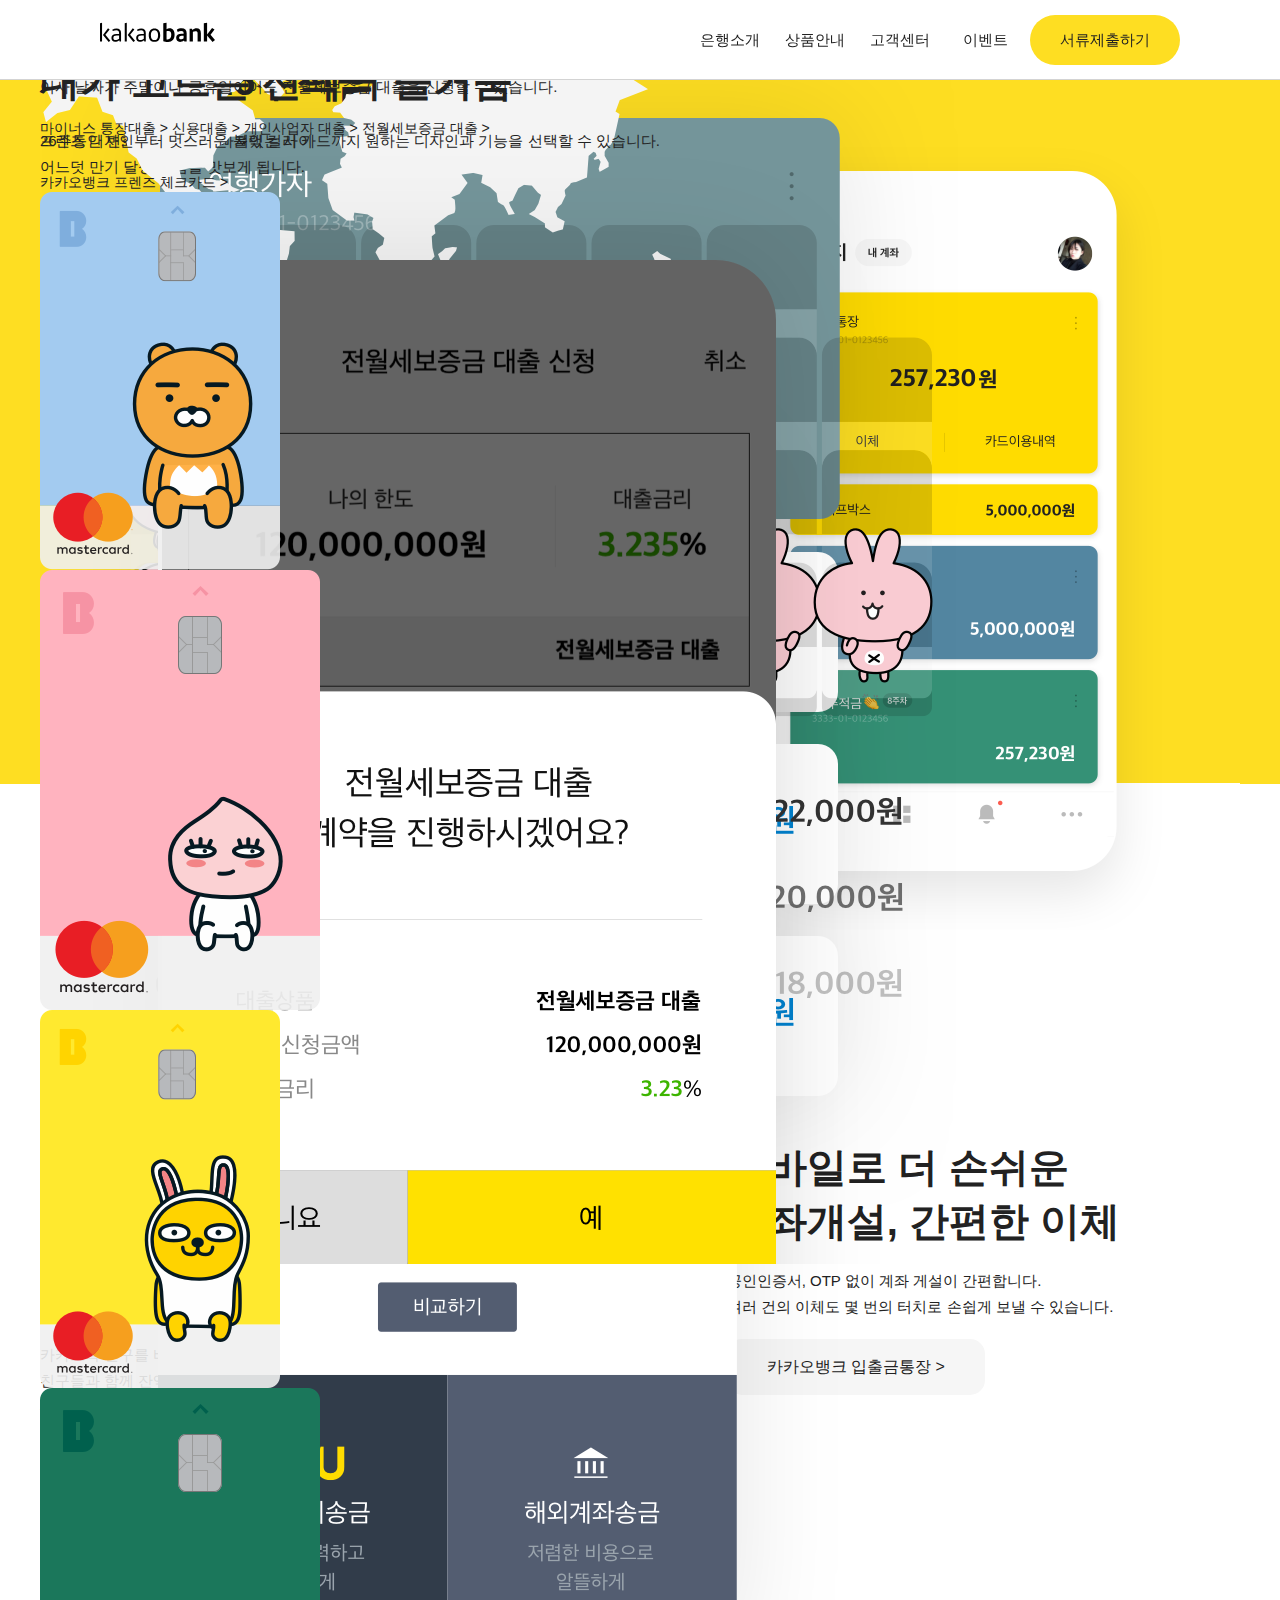
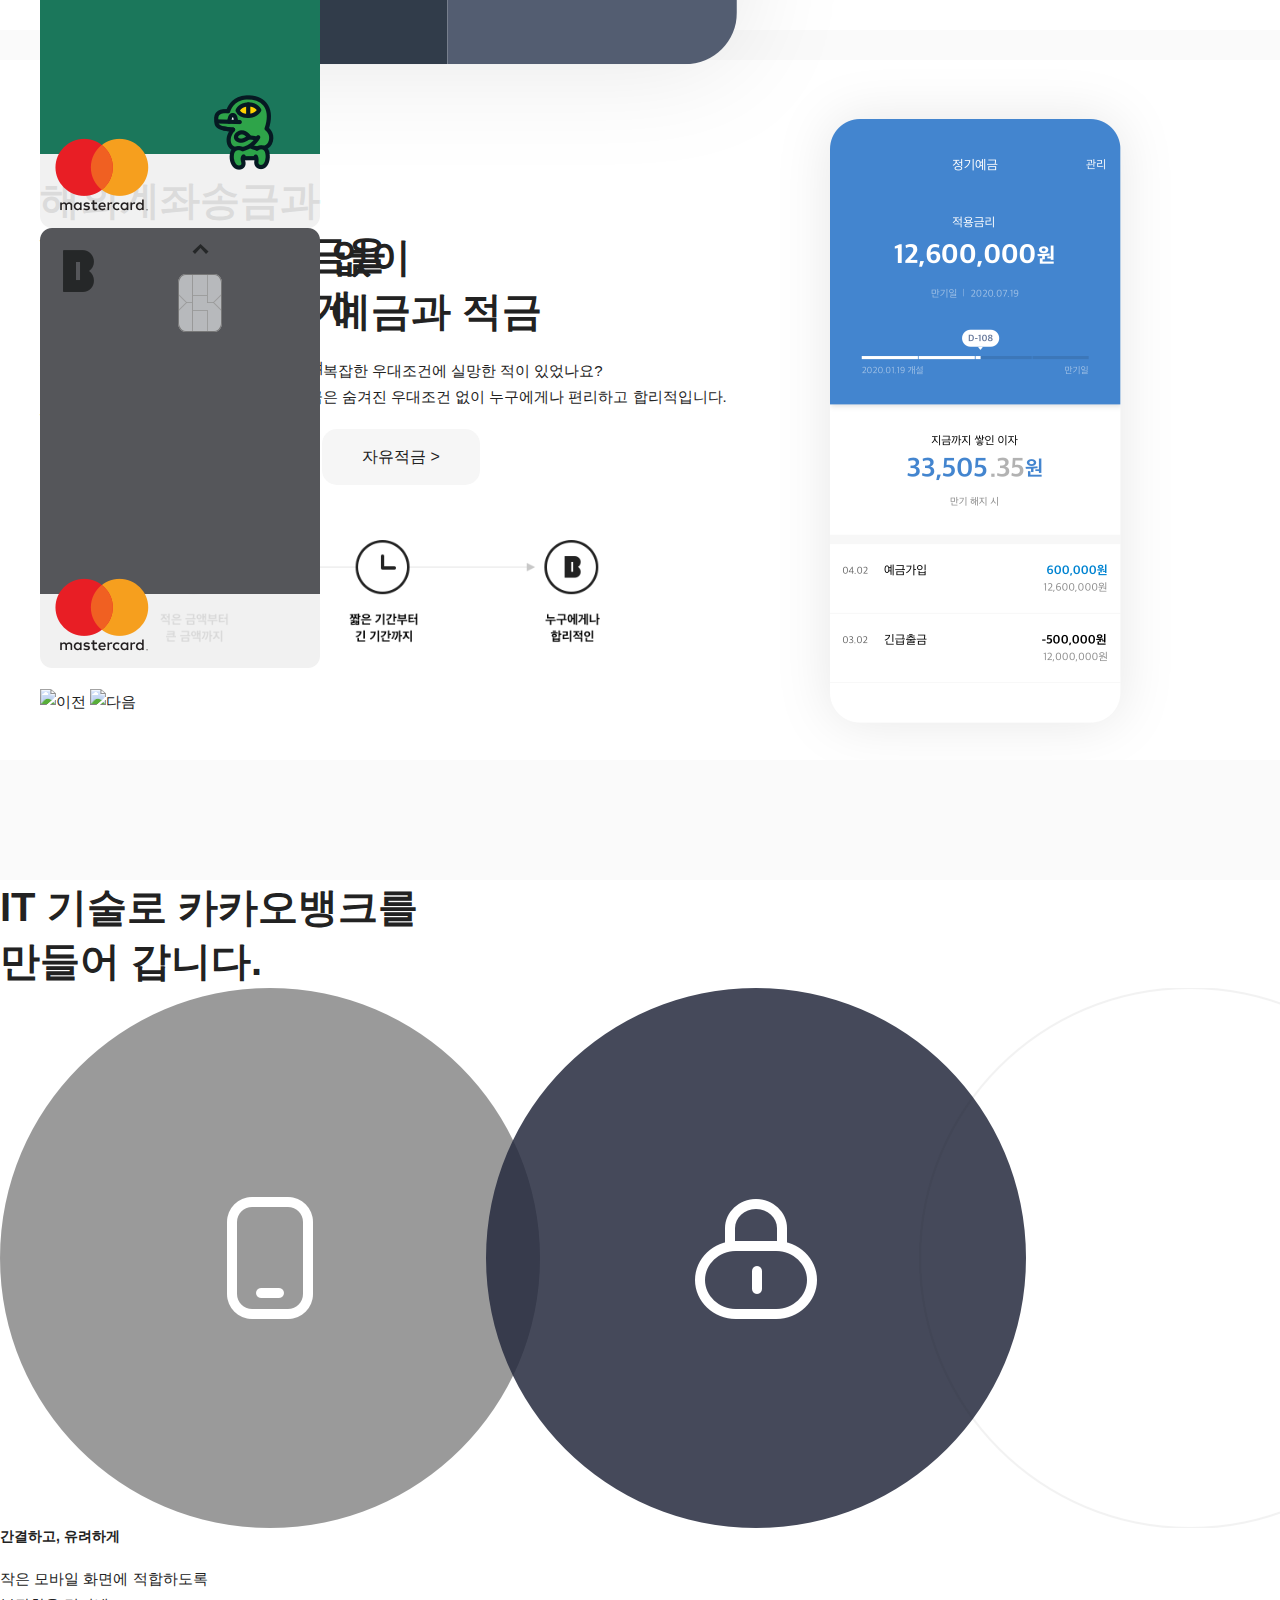
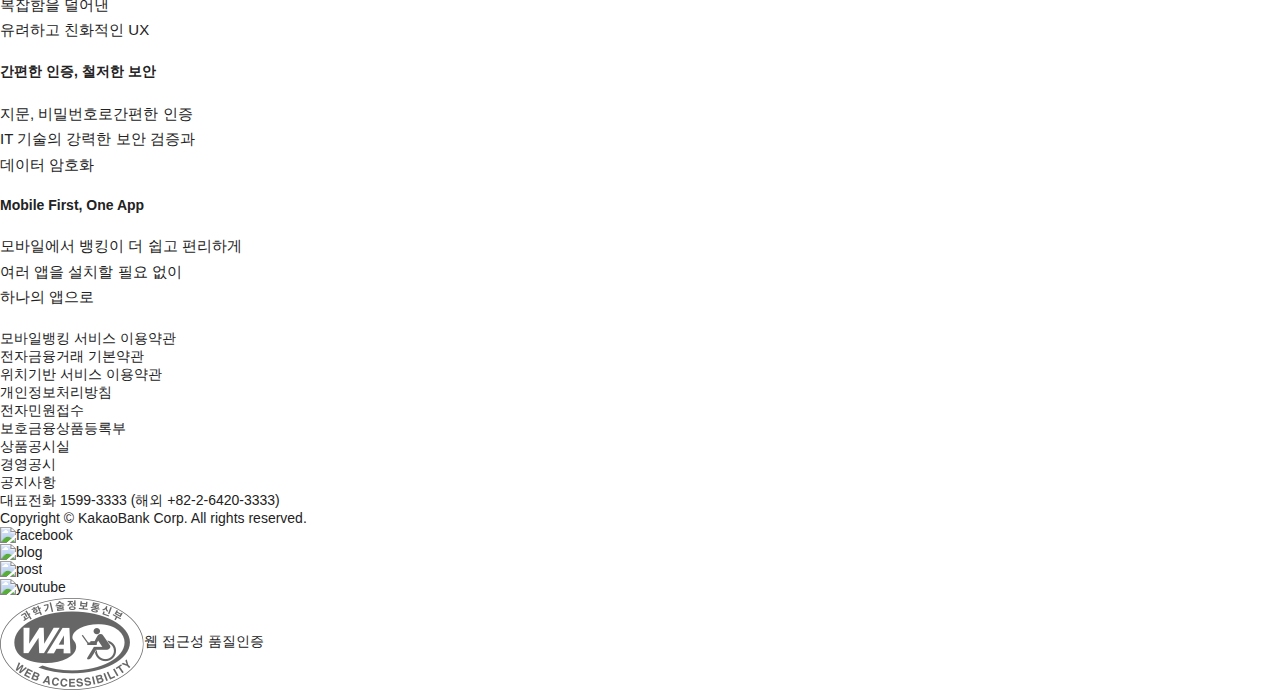
==== index.html @ b13ae883 "[Update] index.html" ====
<!DOCTYPE html>
<html lang="ko">

<head>
    <meta charset="UTF-8">
    <meta name="viewport" content="width=device-width, initial-scale=1.0">
    <title>KakaoBank Clone</title>
    <link href="img/B256.gif" rel="shortcut icon" type="image/x-icon" />
    <!-- <link href="css/style.css" rel="stylesheet" /> -->
    <!-- 반응형 웹을 위해 모바일용 css 추가 -->
    <link href="css/style.css" rel="stylesheet" media="screen and (min-width : 851px)" />
    <link href="css/style_mobile.css" rel="stylesheet" media="screen and (max-width : 850px)" />
    <link href="css/web_font.css" rel="stylesheet" />
    <script src="js/jquery-3.5.1.min.js"></script>
</head>

<body>

    <body class="main">
        <div id="wrapper">
            <a href="#main" id="skip-nav">본문 바로가기</a>

            <header id="header">
                <h1><a href="#"><img alt="카카오뱅크" src="img/logo_black.svg" /></a></h1>
                <nav id="gnb">
                    <ul>
                        <li class="table1">
                            <a href="#" class="gnb_title">은행소개</a>
                            <ul class="nav-sub sub1" >
                                <li class="nav-sub-item">
                                    <a href="#">카카오뱅크</a>
                                    <ul>
                                        <li><a href="#">브랜드</a></li>
                                        <li><a href="#">주주사 소개</a></li>
                                        <li><a href="#">오시는 길</a></li>
                                        <li><a href="#">제휴문의</a></li>
                                    </ul>
                                </li>
                                <li class="nav-sub-item">
                                    <a href="#">윤리경영</a>
                                    <ul>
                                        <li><a href="#">윤리강령</a></li>
                                        <li><a href="#">임직원행동기준</a></li>
                                    </ul>
                                </li>
                                <li class="nav-sub-item">
                                    <a href="#">투자정보</a>
                                    <ul>
                                        <li><a href="#">공시정보</a></li>
                                        <li><a href="#">재무정보</a></li>
                                    </ul>
                                </li>
                                <li class="nav-sub-item">
                                    <a href="#">인재채용 &#62;</a>
                                </li>
                                <li class="nav-sub-item">
                                    <a href="#">새소식</a>
                                    <ul>
                                        <li><a href="#">공지사항</a></li>
                                        <li><a href="#">보도자료</a></li>
                                    </ul>
                                </li>
                            </ul>
                        </li>
                        <li class="table2">
                            <a href="#" class="gnb_title">상품안내</a>
                            <ul class="nav-sub sub2">
                                <li class="nav-sub-item">
                                    <a href="#">예적금</a>
                                    <ul>
                                        <li><a href="#">입출금통장</a></li>
                                        <li><a href="#">모임통장</a></li>
                                        <li><a href="#">세이프박스</a></li>
                                        <li><a href="#">저금통</a></li>
                                        <li><a href="#">정기예금</a></li>
                                        <li><a href="#">자유적금</a></li>
                                    </ul>
                                </li>
                                <li class="nav-sub-item">
                                    <a href="#">대출</a>
                                    <ul>
                                        <li><a href="#">비상금대출</a></li>
                                        <li><a href="#">마이너스 통장대출</a></li>
                                        <li><a href="#">신용대출</a></li>
                                        <li><a href="#">개인사업자 대출</a></li>
                                        <li><a href="#">전월세보증금 대출</a></li>
                                    </ul>
                                </li>
                                <li class="nav-sub-item">
                                    <a href="#">서비스</a>
                                    <ul>
                                        <li><a href="#">내 신용정보</a></li>
                                        <li><a href="#">해외송금 보내기</a></li>
                                        <li><a href="#">해외송금 받기</a></li>
                                        <li><a href="#">프렌즈 체크카드</a></li>
                                    </ul>
                                </li>
                                <li class="nav-sub-item">
                                    <a href="#">제휴서비스</a>
                                    <ul>
                                        <li><a href="#">증권사 주식계좌</a></li>
                                        <li><a href="#">제휴 신용카드</a></li>
                                    </ul>
                                </li>
                            </ul>
                        </li>
                        <li class="table3">
                            <a href="#" class="gnb_title">고객센터</a>
                            <ul class="nav-sub sub2">
                                <li class="nav-sub-item">
                                    <a href="#">이용안내</a>
                                    <ul>
                                        <li><a href="#">자주 묻는 질문</a></li>
                                        <li><a href="#">이용시간 안내</a></li>
                                        <li><a href="#">ATM 이용안내</a></li>
                                        <li><a href="#">금리안내</a></li>
                                        <li><a href="#">수수료안내</a></li>
                                        <li><a href="#">상담안내</a></li>
                                    </ul>
                                </li>
                                <li class="nav-sub-item">
                                    <a href="#">상담하기</a>
                                    <ul>
                                        <li><a href="#">고객의 소리</a></li>
                                        <li><a href="#">1:1 문의</a></li>
                                    </ul>
                                </li>
                                <li class="nav-sub-item">
                                    <a href="#">소비자보호</a>
                                    <ul>
                                        <li><a href="#">소비자보호체계</a></li>
                                        <li><a href="#">소비자보호 우수사례</a></li>
                                        <li><a href="#">전자민원</a></li>
                                        <li><a href="#">민원현황공시</a></li>
                                        <li><a href="#">민원사무편람</a></li>
                                        <li><a href="#">금융정보</a></li>
                                        <li><a href="#">금융사기 관련공시</a></li>
                                        <li><a href="#">보안취약점 신고 안내</a></li>
                                    </ul>
                                </li>
                                <li class="nav-sub-item">
                                    <a href="#">증명서</a>
                                    <ul>
                                        <li><a href="#">나의 증명서 발급내역</a></li>
                                        <li><a href="#">증명서 진위 확인</a></li>
                                    </ul>
                                </li>
                                <li class="nav-sub-item">
                                    <a href="#">약관 &#183; 서식</a>
                                    <ul>
                                        <li><a href="#">약관</a></li>
                                        <li><a href="#">서식</a></li>
                                        <li><a href="#">상품설명서</a></li>
                                        <li><a href="#">상품공시</a></li>
                                    </ul>
                                </li>
                            </ul>
                        </li>
                        <li>
                            <a href="#" class="gnb_title">이벤트</a>
                        </li>
                        <li>
                            <a href="#" class="gnb_button">서류제출하기</a>
                        </li>
                    </ul>
                </nav>
            </header>

            <main id="main">
                <section id="main-appstore">
                    <!-- 이미지는 backgroun로 넣기 -->
                    <div class="bg_line"></div> <!-- 배경을 위한 div -->
                    <div class="content_box">
                        <div class="content">
                            <h3>같지만 다른 은행<br />카카오뱅크</h3>
                            <p>일상에서 더 쉽게, 더 자주 만나는 은행<br />카카오뱅크가 한번 더 편리해졌습니다.</p>
                            <a href="#"><img alt="" src="img/Google_Play.png" />Google Play</a>
                            <a href="#"><img alt="" src="img/App_Store.png" />App Store</a>
                        </div>
                    </div>
                </section>
                <section id="main-withdrawal">
                    <div class="content_box">
                        <img alt="" src="img/main-withdrawal.png" />
                        <div class="content">
                            <h3>모바일로 더 손쉬운<br />계좌개설, 간편한 이체</h3>
                            <p>
                                공인인증서, OTP 없이 계좌 게설이 간편합니다.<br />
                                여러 건의 이체도 몇 번의 터치로 손쉽게 보낼 수 있습니다.
                            </p>
                            <a href="#">카카오뱅크 입출금통장 &#62;</a>
                        </div>
                    </div>
                </section>
                <div class="section_line"></div>
                <section id="main-savings">
                    <div class="content_box">
                        <div class="content">
                        <h3>우대조건 없이<br />합리적이 예금과 적금</h3>
                        <p>
                            기대했던 금리와 다르게 복잡한 우대조건에 실망한 적이 있었나요?<br />
                            카카오뱅크의 예금, 적금은 숨겨진 우대조건 없이 누구에게나 편리하고 합리적입니다.
                        </p>
                        <a href="#">정기예금 &#62;</a>
                        <a href="#">자유적금 &#62;</a>
                    </div>
                    <img alt="" src="img/main-savings-money.png" class="savings_money"/>
                    <img alt="" src="img/main-savings.png" class="savings" />
                </section>
                <div class="section_line"></div>
                <section id="main-moim">
                    <div class="content_box">
                        <img alt="" src="img/main-moim.png" />
                        <div class="content">
                            <h3>함께 쓰고 같이 보이는<br />모임통장</h3>
                            <p>
                                카카오톡 친구를 바로 모임통장으로 초대하고<br />
                                친구들과 함께 잔액과 입출금 현황을 확인할 수 있습니다.<br />
                                재미있는 메시지 카드로 회비 입금 요청도 해보세요.
                            </p>
                            <a href="#">모임통장 &#62;</a>
                        </div>
                    </div>
                </section>
                <div class="section_line"></div>
                <section id="main-26weeks">
                    <div class="content_box">
                        <div class="content">
                            <h3>함께 도전해서<br />재미있는 26주적금</h3>
                            <p>
                                26주동안 변화하는 재미에 빠져있는 사이<br />
                                어느덧 만기 달성 경험을 맛보게 됩니다.
                            </p>
                            <a href="#">26주적금 &#62;</a>
                        </div>
                        <img alt="" src="img/main-26weeks.png" />
                    </div>
                </section>
                <div class="section_line"></div>
                <section id="main-foreignRemittance">
                    <div class="content_box">
                        <img alt="" src="img/home_map.png" class="map" />
                        <img alt="" src="img/main-foreignRemittance.png" class="main-foreignRemittance" />
                        <div class="content">
                            <h3>해외계좌송금과<br />WU빠른해외송금을<br />더 쉽고, 저렴하게</h3>
                            <p>
                                해외계좌송금이 가능한 22개국을 포함하여<br />
                                전세계 200여개국으로<br />WU빠른해외송금이 가능합니다.
                            </p>
                            <a href="#">해외송금 &#62;</a>
                        </div>
                    </div>
                </section>
                <div class="section_line"></div>
                <section id="main-loan">
                    <!-- background가 어떻게 변하는지에 대해서는 질문해보기! -->
                    <div class="content_box">
                        <div class="content">
                            <h3>복잡한 서류 제출을 간편하게, 내가 원하는 시간에</h3>
                            <p>이사 날짜가 주말이나 공휴일이어도 전월세보증금 대출을 신청할 수 있습니다.</p>
                            <a href="#">마이너스 통장대출 &#62;</a>
                            <a href="#">신용대출 &#62;</a>
                            <a href="#">개인사업자 대출 &#62;</a>
                            <a href="#">전월세보증금 대출 &#62;</a>
                        </div>
                        <img alt="" src="img/main-loan.png" />
                    </div>
                </section>
                <section id="main-card">
                    <div class="content_box">
                        <div class="content">
                            <h3>프렌즈 체크카드,<br />내가 고르는 선택의 즐거움</h3>
                            <p>프렌즈 디자인부터 멋스러운 블랙 컬러 카드까지 원하는 디자인과 기능을 선택할 수 있습니다.</p>
                            <a href="#">카카오뱅크 프렌즈 체크카드 &#62;</a>
                        </div>
                        <ul class="slide">
                            <li><img alt="라이언카드" src="img/card-1.png" /></li>
                            <li><img alt="어피치카드" src="img/card-2.png" /></li>
                            <li><img alt="무지카드" src="img/card-3.png" /></li>
                            <li><img alt="콘카드" src="img/card-4.png"/></li>
                            <li><img alt="블랙카드" src="img/card-5.png" /></li>
                        </ul>
                        <p class="control">
                            <a href="#main-card .control" class="prev"><img alt="이전" src="img/img-left.png" /></a>
                            <a href="#main-card .control" class="next"><img alt="다음" src="img/img-right.png" /></a>
                        </p>
                    </div>
                </section>
                <section id="main-it">
                    <h3>IT 기술로 카카오뱅크를<br />만들어 갑니다.</h3>
                    <img alt ="" src="img/home_it.png" />
                    <ul>
                        <li>
                            <strong>간결하고, 유려하게</strong>
                            <p>
                                작은 모바일 화면에 적합하도록<br />
                                복잡함을 덜어낸<br />유려하고 친화적인 UX
                            </p>
                        </li>
                        <li>
                            <strong>간편한 인증, 철저한 보안</strong>
                            <p>
                                지문, 비밀번호로간편한 인증<br />
                                IT 기술의 강력한 보안 검증과<br />데이터 암호화
                            </p>
                        </li>
                        <li>
                            <strong>Mobile First, One App</strong>
                            <p>
                                모바일에서 뱅킹이 더 쉽고 편리하게<br />
                                여러 앱을 설치할 필요 없이<br />하나의 앱으로
                            </p>
                        </li>
                    </ul>
                </section>
            </main>
            
            <footer id="footer">
                <ul class="content">
                    <li><a href="#">모바일뱅킹 서비스 이용약관</a></li>
                    <li><a href="#">전자금융거래 기본약관</a></li>
                    <li><a href="#" class="bold">위치기반 서비스 이용약관</a></li>
                    <li><a href="#" class="bold">개인정보처리방침</a></li>
                    <li><a href="#" class="bold">전자민원접수</a></li>
                    <li><a href="#">보호금융상품등록부</a></li>
                    <li><a href="#">상품공시실</a></li>
                    <li><a href="#">경영공시</a></li>
                    <li><a href="#">공지사항</a></li>
                </ul>
                <p class="contact"><em>대표전화 1599-3333</em> (해외 +82-2-6420-3333)</p>
                <p class="copyright">Copyright © KakaoBank Corp. All rights reserved.</p>
                <ul class="site">
                    <li><a href="#"><img alt="facebook" src="img/footer_facebook.png" /></a></li>
                    <li><a href="#"><img alt="blog" src="img/footer_blog.png" /></a></li>
                    <li><a href="#"><img alt="post" src="img/footer_post.png" /></a></li>
                    <li><a href="#"><img alt="youtube" src="img/footer_youtube.png" /></a></li>
                </ul>
                <a href="#"><img alt="" src="img/webaccessibility.png">웹 접근성 품질인증</a>
            </footer>
        </div>
    </body>
</body>

<script>
'use strict';

</script>

</html>
---- css/style.css ----
@charset 'utf-8';
/* CSS Document */


/* reset */
body {margin: 0;}
h1, h2, h3, h4, h5, h6, ul, ol, li, dl, dt, dd, p, table {margin: 0; padding: 0;}
h1, h2, h3, h4, h5, h6 {font-weight: 700;}
main {display: block;}
a {color: inherit; text-decoration: inherit;}
a img {border: none;}
img {vertical-align: middle;}
li {list-style: none;}
address, em, i, cite {font-style: normal;}
table {border-collapse: collapse;}
table caption {overflow: hidden; width: 0; height: 0;}
i.fas, i.far, i.fab {vertical-align: middle; display: inline-block;}
i.fas span, i.far span, i.fab span {position: absolute; overflow: hidden; text-indent: -999px;}
.mobile {display: none !important;}
br.only-m {content: '';}
br.only-m:after {content: '\00a0';}
.ir-hidden {position: absolute; left: -9999px;}

/* common */
body {font-family: 'NotoSansKR', '맑은 고딕', 'malgun gothic', '돋움', Dotum, 'Apple SD Gothic Neo', Helvetica, sans-serif; font-weight: 400; font-size: 14px; color: #222222; background: #ffffff;}
#wrapper {min-width: 1024px; overflow: hidden;}
#skip-nav {position: fixed; left: 0; top: -40px; width: 100%; height: 40px; text-align: center; line-height: 40px; font-size: 16px; background: rgba(0, 0, 0, 0.5); color: #ffffff; transition: top 0.3s; z-index: 10000;}
#skip-nav:focus {top: 0;}

/* header */
#header {position: fixed; top: 0; left: 0; height: 80px; width: 100%; min-width: 1024px; background: white; z-index: 1000;}
#header::before {content: ''; position: absolute; left: 50%; transform: translate(-50%, 0); bottom: 0; width: 100%; height: 1px; background: lightgray;}
#header h1 {position: absolute; left: 100px; display: inline-block; width: 110px; height: 80px; z-index: 1100; top: 14px;}



/* navigation bar */
#gnb {position: fixed; width: 100%; top: 0; left: 0; z-index: 100; min-width: 850px;}
#gnb > ul {float: right;}
#gnb > ul > li {float: left; text-align: center;}
#gnb > ul > li + li {margin-left: 5px;}
#gnb > ul > li > a {position: relative; height: 80px; line-height: 80px; min-width: 80px;  display: inline-block; font-size: 15px; right: 100px;}
#gnb > ul > li > a.gnb_title:hover::after {content: ''; position: absolute; left: 50%; transform: translate(-50%, 0); bottom: 0; width: 100%; height: 2px; background: #000000;}
#gnb > ul > li > a.gnb_title:hover {text-decoration: underline;}
#gnb .gnb_button {background: #fede22; width: 150px; top: 15px; height: 50px; line-height: 50px; border-bottom-left-radius: 30px; border-top-left-radius: 30px; border-bottom-right-radius: 30px; border-top-right-radius: 30px;}
#gnb > ul > li > ul {position: absolute; left: 0; width: 100%; box-sizing: border-box; padding: 40px 30px; background: white;}

/* 구현이 어려워 웹페이지 참고 */
.nav-sub {display: table; width: 1080px; margin: auto; }
.nav-sub-item {display: table-cell; text-align: center; width: 20%;}
/* ------------------------- */

.nav-sub-item > a {display: inline-block; font-size: 16px; font-weight: 700; margin-top: 20px;}
.nav-sub-item > a:hover {text-decoration: underline;}
.nav-sub-item > ul > li {margin: 20px 0; font-size: 13px;}
.nav-sub-item > ul > li:hover {text-decoration: underline;} 

/* 마우스가 올라오면 보이도록 설정 */
.sub1, .sub2, .sub3 {display: none;}
li.table1:hover > ul.sub1 {display: table;}
li.table2:hover > ul.sub2 {display: table;}
li.table3:hover > ul.sub2 {display: table;}


/* main */
#main h3 {font-size: 40px; line-height: 1.35;}
#main p {font-size: 15px; padding: 20px 0; line-height: 1.7;}
#main div.content_box {position: absolute; left: 50%; transform: translate(-50%, 0); top: 0; width: 1200px; height: 100%;}
#main div.section_line {position: relative; height: 30px; background: #fafafa;}

#main-appstore {position: relative; top: 80px; left: 0; width : 100%; height: 850px; background: white;}
#main-appstore > div.bg_line {background: #fede22; top: 0; height: 703.5px; width: 100%;}
#main-appstore div.content_box {background: url(../img/main-bg2.png) center center no-repeat; background-size: cover;}
#main-appstore div.content {position: absolute; top: 200px; left: 8%;}
#main-appstore h3 {font-size: 49px;}
#main-appstore p {font-size: 17px; line-height: 1.8;}
#main-appstore a {display: inline-block; background: white; width: 180px;  height: 58px; line-height: 57px; text-align: center; margin-top: 50px; border-bottom-left-radius: 15px; border-bottom-right-radius: 15px; border-top-left-radius: 15px; border-top-right-radius: 15px; font-weight: 700; font-size: 17px;}
#main-appstore a + a {margin-left: 10px;}
#main-appstore a > img {padding-right: 10px;}
#main-appstore a:hover {text-decoration: underline;}

#main-withdrawal {position: relative; top: 0; left: 0; width: 100%; height: 700px; margin-top: 80px;}
#main-withdrawal img {position: absolute; width: 473px; left: 8%; top: 20px;}
#main-withdrawal div.content {position: absolute; right: 10%; top: 210px;}
#main-withdrawal a {display: block; background: #f6f6f6; width: 258px; height: 56px; line-height: 56px; text-align: center; border-bottom-left-radius: 15px; border-bottom-right-radius: 15px; border-top-left-radius: 15px; border-top-right-radius: 15px; font-size: 16px;}
#main-withdrawal a:hover {text-decoration: underline;}

#main-savings {position: relative; top: 0; left: 0; width: 100%; height: 700px;}
#main-savings div.content {position: absolute; left:10%; top: 170px;}
#main-savings a {display: inline-block; background: #f6f6f6; width: 158px; height: 56px; line-height: 56px; text-align: center; border-bottom-left-radius: 15px; border-bottom-right-radius: 15px; border-top-left-radius: 15px; border-top-right-radius: 15px; font-size: 16px;}
#main-savings a:hover {text-decoration: underline;}
#main-savings img.savings_money {position: absolute; width: 440px; left: 10%; top: 480px;}
#main-savings img.savings {position: absolute; width: 409px; right: 5%; top: 0;}
---- css/style.css ----
@charset 'utf-8';
/* CSS Document */


/* reset */
body {margin: 0;}
h1, h2, h3, h4, h5, h6, ul, ol, li, dl, dt, dd, p, table {margin: 0; padding: 0;}
h1, h2, h3, h4, h5, h6 {font-weight: 700;}
main {display: block;}
a {color: inherit; text-decoration: inherit;}
a img {border: none;}
img {vertical-align: middle;}
li {list-style: none;}
address, em, i, cite {font-style: normal;}
table {border-collapse: collapse;}
table caption {overflow: hidden; width: 0; height: 0;}
i.fas, i.far, i.fab {vertical-align: middle; display: inline-block;}
i.fas span, i.far span, i.fab span {position: absolute; overflow: hidden; text-indent: -999px;}
.mobile {display: none !important;}
br.only-m {content: '';}
br.only-m:after {content: '\00a0';}
.ir-hidden {position: absolute; left: -9999px;}

/* common */
body {font-family: 'NotoSansKR', '맑은 고딕', 'malgun gothic', '돋움', Dotum, 'Apple SD Gothic Neo', Helvetica, sans-serif; font-weight: 400; font-size: 14px; color: #222222; background: #ffffff;}
#wrapper {min-width: 1024px; overflow: hidden;}
#skip-nav {position: fixed; left: 0; top: -40px; width: 100%; height: 40px; text-align: center; line-height: 40px; font-size: 16px; background: rgba(0, 0, 0, 0.5); color: #ffffff; transition: top 0.3s; z-index: 10000;}
#skip-nav:focus {top: 0;}

/* header */
#header {position: fixed; top: 0; left: 0; height: 80px; width: 100%; min-width: 1024px; background: white; z-index: 1000;}
#header::before {content: ''; position: absolute; left: 50%; transform: translate(-50%, 0); bottom: 0; width: 100%; height: 1px; background: lightgray;}
#header h1 {position: absolute; left: 100px; display: inline-block; width: 110px; height: 80px; z-index: 1100; top: 14px;}



/* navigation bar */
#gnb {position: fixed; width: 100%; top: 0; left: 0; z-index: 100; min-width: 850px;}
#gnb > ul {float: right;}
#gnb > ul > li {float: left; text-align: center;}
#gnb > ul > li + li {margin-left: 5px;}
#gnb > ul > li > a {position: relative; height: 80px; line-height: 80px; min-width: 80px;  display: inline-block; font-size: 15px; right: 100px;}
#gnb > ul > li > a.gnb_title:hover::after {content: ''; position: absolute; left: 50%; transform: translate(-50%, 0); bottom: 0; width: 100%; height: 2px; background: #000000;}
#gnb > ul > li > a.gnb_title:hover {text-decoration: underline;}
#gnb .gnb_button {background: #fede22; width: 150px; top: 15px; height: 50px; line-height: 50px; border-bottom-left-radius: 30px; border-top-left-radius: 30px; border-bottom-right-radius: 30px; border-top-right-radius: 30px;}
#gnb > ul > li > ul {position: absolute; left: 0; width: 100%; box-sizing: border-box; padding: 40px 30px; background: white;}

/* 구현이 어려워 웹페이지 참고 */
.nav-sub {display: table; width: 1080px; margin: auto; }
.nav-sub-item {display: table-cell; text-align: center; width: 20%;}
/* ------------------------- */

.nav-sub-item > a {display: inline-block; font-size: 16px; font-weight: 700; margin-top: 20px;}
.nav-sub-item > a:hover {text-decoration: underline;}
.nav-sub-item > ul > li {margin: 20px 0; font-size: 13px;}
.nav-sub-item > ul > li:hover {text-decoration: underline;} 

/* 마우스가 올라오면 보이도록 설정 */
.sub1, .sub2, .sub3 {display: none;}
li.table1:hover > ul.sub1 {display: table;}
li.table2:hover > ul.sub2 {display: table;}
li.table3:hover > ul.sub2 {display: table;}


/* main */
#main h3 {font-size: 40px; line-height: 1.35;}
#main p {font-size: 15px; padding: 20px 0; line-height: 1.7;}
#main div.content_box {position: absolute; left: 50%; transform: translate(-50%, 0); top: 0; width: 1200px; height: 100%;}
#main div.section_line {position: relative; height: 30px; background: #fafafa;}

#main-appstore {position: relative; top: 80px; left: 0; width : 100%; height: 850px; background: white;}
#main-appstore > div.bg_line {background: #fede22; top: 0; height: 703.5px; width: 100%;}
#main-appstore div.content_box {background: url(../img/main-bg2.png) center center no-repeat; background-size: cover;}
#main-appstore div.content {position: absolute; top: 200px; left: 8%;}
#main-appstore h3 {font-size: 49px;}
#main-appstore p {font-size: 17px; line-height: 1.8;}
#main-appstore a {display: inline-block; background: white; width: 180px;  height: 58px; line-height: 57px; text-align: center; margin-top: 50px; border-bottom-left-radius: 15px; border-bottom-right-radius: 15px; border-top-left-radius: 15px; border-top-right-radius: 15px; font-weight: 700; font-size: 17px;}
#main-appstore a + a {margin-left: 10px;}
#main-appstore a > img {padding-right: 10px;}
#main-appstore a:hover {text-decoration: underline;}

#main-withdrawal {position: relative; top: 0; left: 0; width: 100%; height: 700px; margin-top: 80px;}
#main-withdrawal img {position: absolute; width: 473px; left: 8%; top: 20px;}
#main-withdrawal div.content {position: absolute; right: 10%; top: 210px;}
#main-withdrawal a {display: block; background: #f6f6f6; width: 258px; height: 56px; line-height: 56px; text-align: center; border-bottom-left-radius: 15px; border-bottom-right-radius: 15px; border-top-left-radius: 15px; border-top-right-radius: 15px; font-size: 16px;}
#main-withdrawal a:hover {text-decoration: underline;}

#main-savings {position: relative; top: 0; left: 0; width: 100%; height: 700px;}
#main-savings div.content {position: absolute; left:10%; top: 170px;}
#main-savings a {display: inline-block; background: #f6f6f6; width: 158px; height: 56px; line-height: 56px; text-align: center; border-bottom-left-radius: 15px; border-bottom-right-radius: 15px; border-top-left-radius: 15px; border-top-right-radius: 15px; font-size: 16px;}
#main-savings a:hover {text-decoration: underline;}
#main-savings img.savings_money {position: absolute; width: 440px; left: 10%; top: 480px;}
#main-savings img.savings {position: absolute; width: 409px; right: 5%; top: 0;}
---- css/web_font.css ----
@charset 'utf-8';

/* web font 설정 */
@font-face {
    font-family: 'NotoSansKR';
    font-style: normal;
    font-weight: 400; /* regular | 적용되는 font의 두께 */
    src: local('※'),/* local에 있을 경우 local의 font를 사용하라는 의미 (다운X) => 동작안됨 */
    /* web font의 가장 최신 표준이 woff2지만, 아직 업데이트가 안된경우 woff 사용하고, 다 없는 경우 opentype (원본을 내려받아 사용) */
        url('../font/NotoSansKR-Regular.woff2') format('woff2'), 
        url('../font/NotoSansKR-Regular.woff') format('woff'),
        url('../font/NotoSansKR-Regular.otf') format('opentype');
}

@font-face {
    font-family: 'NotoSansKR';
    font-style: normal;
    font-weight: 700;
    src: local('※'),
        url('../font/NotoSansKR-Bold.woff2') format('woff2'), 
        url('../font/NotoSansKR-Bold.woff') format('woff'),
        url('../font/NotoSansKR-Bold.otf') format('opentype');
}

/* 폰트는 용량이 커서 트래픽이 크다는 문제가 있고, 그것을 줄이기 위해 용량이 압축된 웹폰트를 사용함 */
/* 요즘은 google font를 사용하여 웹폰트를 설정함 */
/* 라이센스 문제도 없고, 트래픽도 줄여주기 때문에 google font를 많이 사용함 - 특히 한국어 font에 대한 용량을 많이 줄여줌! */
/* 보안이 중요한 경우 google font를 사용하지 않고 자체적으로 사용하기 때문에 @font-face도 쓸 줄 알아야 함 */




/*
@font-face {
    font-family: 'NanumGothic';
    font-style: normal;
    font-weight: 100;
    src: local('※'),
        url('../font/NanumGothicLight.woff2') format('woff2'), 
        url('../font/NanumGothicLight.woff') format('woff'),
        url('../font/NanumGothicLight.ttf') format('truetype'),
        url('../font/NanumGothicLight.otf') format('opentype'),
        url('../font/NanumGothicLight.eot') format('embedded-opentype');
}

@font-face {
    font-family: 'NanumGothic';
    font-style: normal;
    font-weight: 900;
    src: local('※'),
        url('../font/NanumGothicExtraBold.woff2') format('woff2'), 
        url('../font/NanumGothicExtraBold.woff') format('woff'),
        url('../font/NanumGothicExtraBold.ttf') format('truetype'),
        url('../font/NanumGothicExtraBold.otf') format('opentype'),
        url('../font/NanumGothicExtraBold.eot') format('embedded-opentype');
}
*/
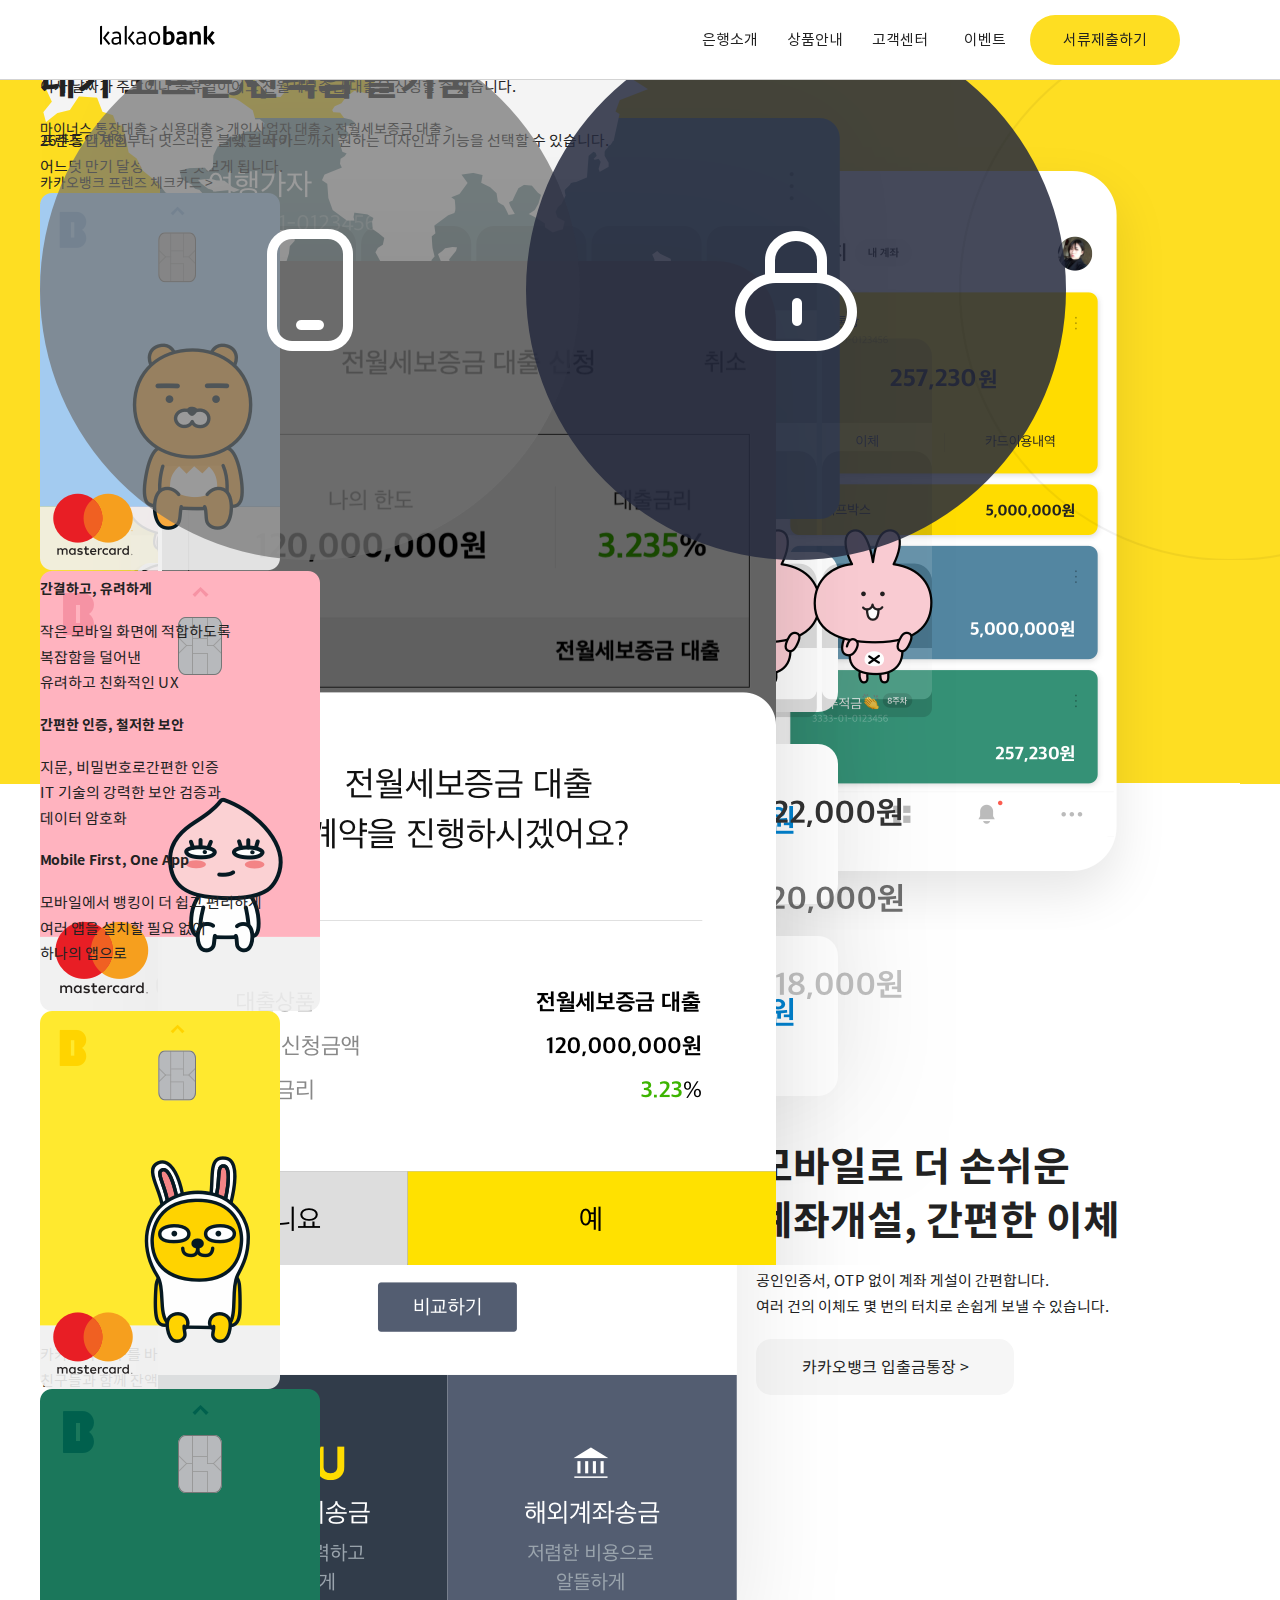
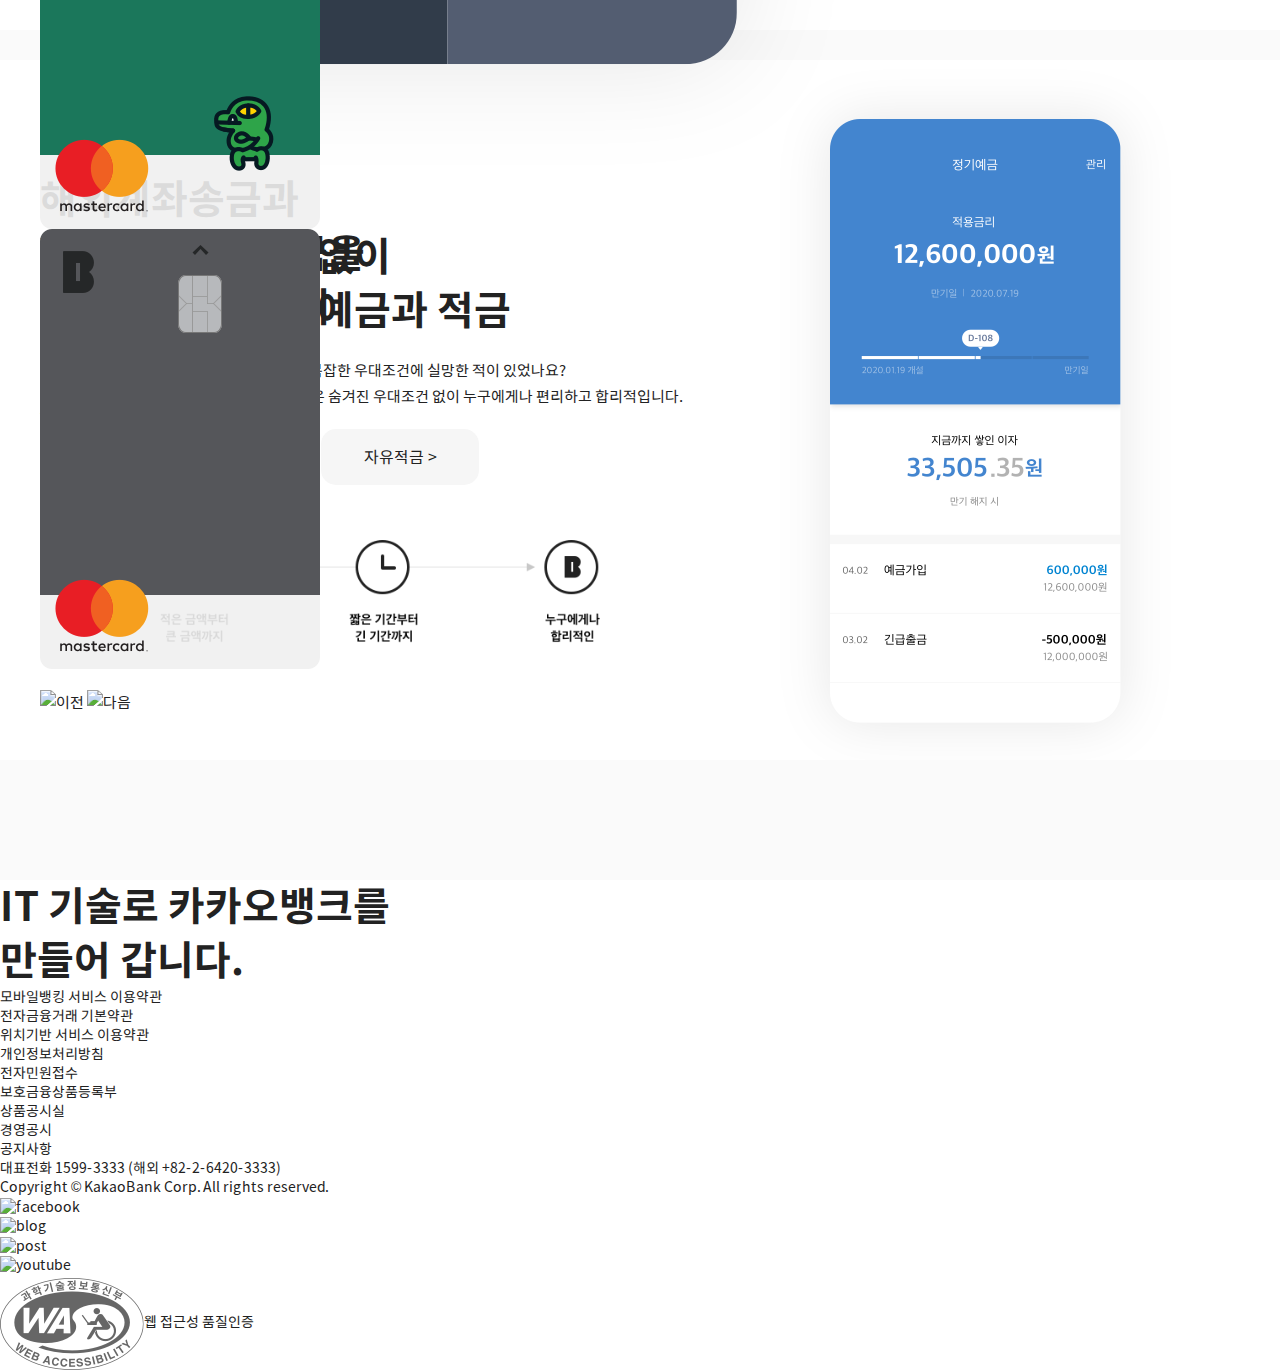
==== commit 095d347d: "[Update] index.html" ====
--- a/index.html
+++ b/index.html
@@ -4,12 +4,16 @@
 <head>
     <meta charset="UTF-8">
     <meta name="viewport" content="width=device-width, initial-scale=1.0">
+    <meta name="author" content="Subin Kim" />
+    <meta name="apple-mobile-web-app-title" content="카카오뱅크" />
     <title>KakaoBank Clone</title>
+    <meta name="description" content="카카오뱅크 웹사이트" />
     <link href="img/B256.gif" rel="shortcut icon" type="image/x-icon" />
     <!-- <link href="css/style.css" rel="stylesheet" /> -->
     <!-- 반응형 웹을 위해 모바일용 css 추가 -->
-    <link href="css/style.css" rel="stylesheet" media="screen and (min-width : 851px)" />
-    <link href="css/style_mobile.css" rel="stylesheet" media="screen and (max-width : 850px)" />
+    <link href="https://fonts.googleapis.com/css2?family=Noto+Serif+KR:wght@200;400;700&display=swap" rel="stylesheet" />
+    <link href="fa/css/all.min.css" rel="stylesheet" />
+    <link href="css/style.css" rel="stylesheet" />
     <link href="css/web_font.css" rel="stylesheet" />
     <script src="js/jquery-3.5.1.min.js"></script>
 </head>
@@ -275,9 +279,9 @@
                         </div>
                         <ul class="slide">
                             <li><img alt="라이언카드" src="img/card-1.png" /></li>
-                            <li><img alt="어피치카드" src="img/card-2.png" /></li>
-                            <li><img alt="무지카드" src="img/card-3.png" /></li>
-                            <li><img alt="콘카드" src="img/card-4.png"/></li>
+                            <li class='left'><img alt="어피치카드" src="img/card-2.png" /></li>
+                            <li class="center"><img alt="무지카드" src="img/card-3.png" /></li>
+                            <li class='right'><img alt="콘카드" src="img/card-4.png"/></li>
                             <li><img alt="블랙카드" src="img/card-5.png" /></li>
                         </ul>
                         <p class="control">
@@ -288,30 +292,32 @@
                 </section>
                 <section id="main-it">
                     <h3>IT 기술로 카카오뱅크를<br />만들어 갑니다.</h3>
-                    <img alt ="" src="img/home_it.png" />
-                    <ul>
-                        <li>
-                            <strong>간결하고, 유려하게</strong>
-                            <p>
-                                작은 모바일 화면에 적합하도록<br />
-                                복잡함을 덜어낸<br />유려하고 친화적인 UX
-                            </p>
-                        </li>
-                        <li>
-                            <strong>간편한 인증, 철저한 보안</strong>
-                            <p>
-                                지문, 비밀번호로간편한 인증<br />
-                                IT 기술의 강력한 보안 검증과<br />데이터 암호화
-                            </p>
-                        </li>
-                        <li>
-                            <strong>Mobile First, One App</strong>
-                            <p>
-                                모바일에서 뱅킹이 더 쉽고 편리하게<br />
-                                여러 앱을 설치할 필요 없이<br />하나의 앱으로
-                            </p>
-                        </li>
-                    </ul>
+                    <div class="content_box">
+                        <p><img alt ="" src="img/home_it.png" /></p>
+                        <ul>
+                            <li>
+                                <strong>간결하고, 유려하게</strong>
+                                <p>
+                                    작은 모바일 화면에 적합하도록<br />
+                                    복잡함을 덜어낸<br />유려하고 친화적인 UX
+                                </p>
+                            </li>
+                            <li>
+                                <strong>간편한 인증, 철저한 보안</strong>
+                                <p>
+                                    지문, 비밀번호로간편한 인증<br />
+                                    IT 기술의 강력한 보안 검증과<br />데이터 암호화
+                                </p>
+                            </li>
+                            <li>
+                                <strong>Mobile First, One App</strong>
+                                <p>
+                                    모바일에서 뱅킹이 더 쉽고 편리하게<br />
+                                    여러 앱을 설치할 필요 없이<br />하나의 앱으로
+                                </p>
+                            </li>
+                        </ul>
+                    </div>
                 </section>
             </main>
             
@@ -344,6 +350,40 @@
 <script>
 'use strict';
 
+$('#main-card div.content_box p.control a.prev').on('click', function(){
+    var index = $('#main-card div.content_box ul.slide li').index($('#main-card div.content_box ul.slide li.left'));
+    index = (index <= 0) ? 4 : (index - 1);
+    $('#main-card div.content_box ul.slide li').removeClass('left');
+    $('#main-card div.content_box ul.slide li:eq(' + index + ')').addClass('left');
+
+    var index = $('#main-card div.content_box ul.slide li').index($('#main-card div.content_box ul.slide li.center'));
+    index = (index <= 0) ? 4 : (index - 1);
+    $('#main-card div.content_box ul.slide li').removeClass('center');
+    $('#main-card div.content_box ul.slide li:eq(' + index + ')').addClass('center');
+
+    var index = $('#main-card div.content_box ul.slide li').index($('#main-card div.content_box ul.slide li.right'));
+    index = (index <= 0) ? 4 : (index - 1);
+    $('#main-card div.content_box ul.slide li').removeClass('right');
+    $('#main-card div.content_box ul.slide li:eq(' + index + ')').addClass('right');
+});
+
+$('#main-card div.content_box p.control a.next').on('click', function(){
+    var index = $('#main-card div.content_box ul.slide li').index($('#main-card div.content_box ul.slide li.left'));
+    index = (index >= 4) ? 0 : (index + 1);
+    $('#main-card div.content_box ul.slide li').removeClass('left');
+    $('#main-card div.content_box ul.slide li:eq(' + index + ')').addClass('left');
+
+    var index = $('#main-card div.content_box ul.slide li').index($('#main-card div.content_box ul.slide li.center'));
+    index = (index >= 4) ? 0 : (index + 1);
+    $('#main-card div.content_box ul.slide li').removeClass('center');
+    $('#main-card div.content_box ul.slide li:eq(' + index + ')').addClass('center');
+
+    var index = $('#main-card div.content_box ul.slide li').index($('#main-card div.content_box ul.slide li.right'));
+    index = (index >= 4) ? 0 : (index + 1);
+    $('#main-card div.content_box ul.slide li').removeClass('right');
+    $('#main-card div.content_box ul.slide li:eq(' + index + ')').addClass('right');
+});
+
 </script>
 
 </html>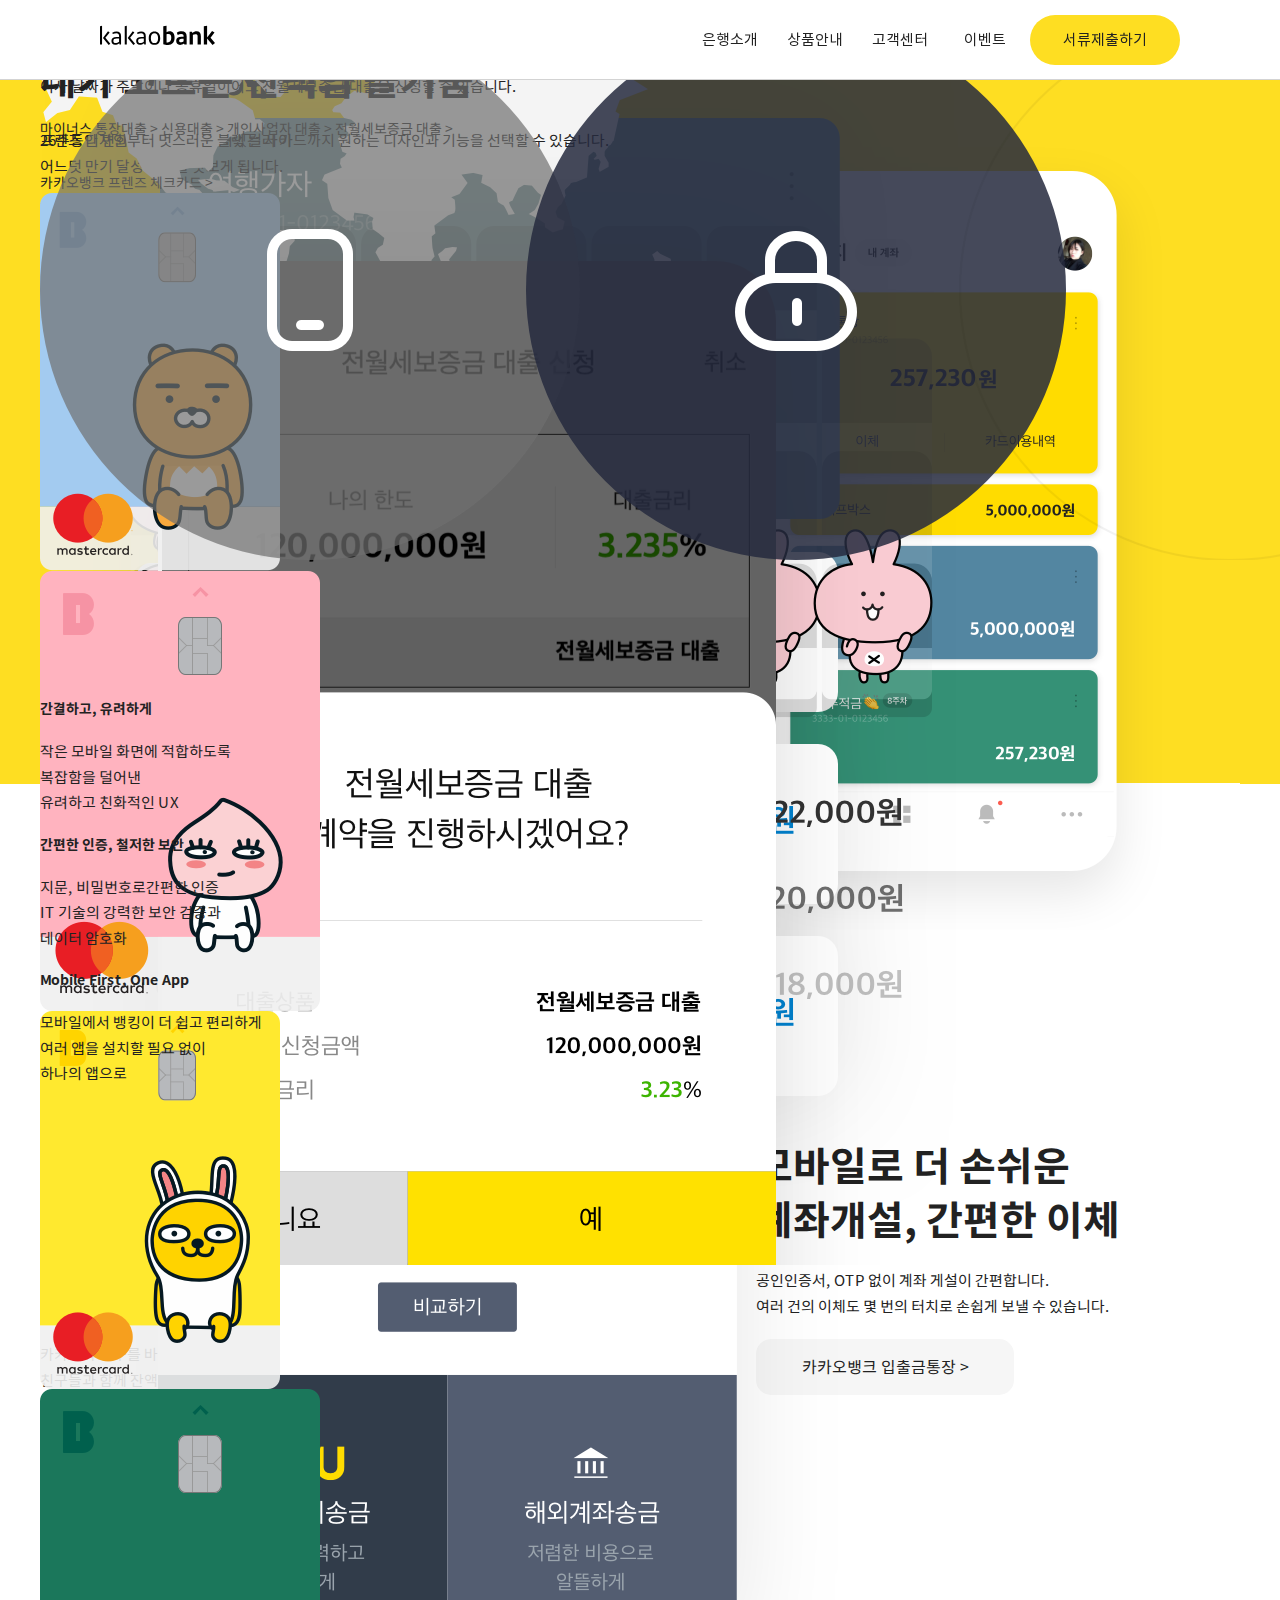
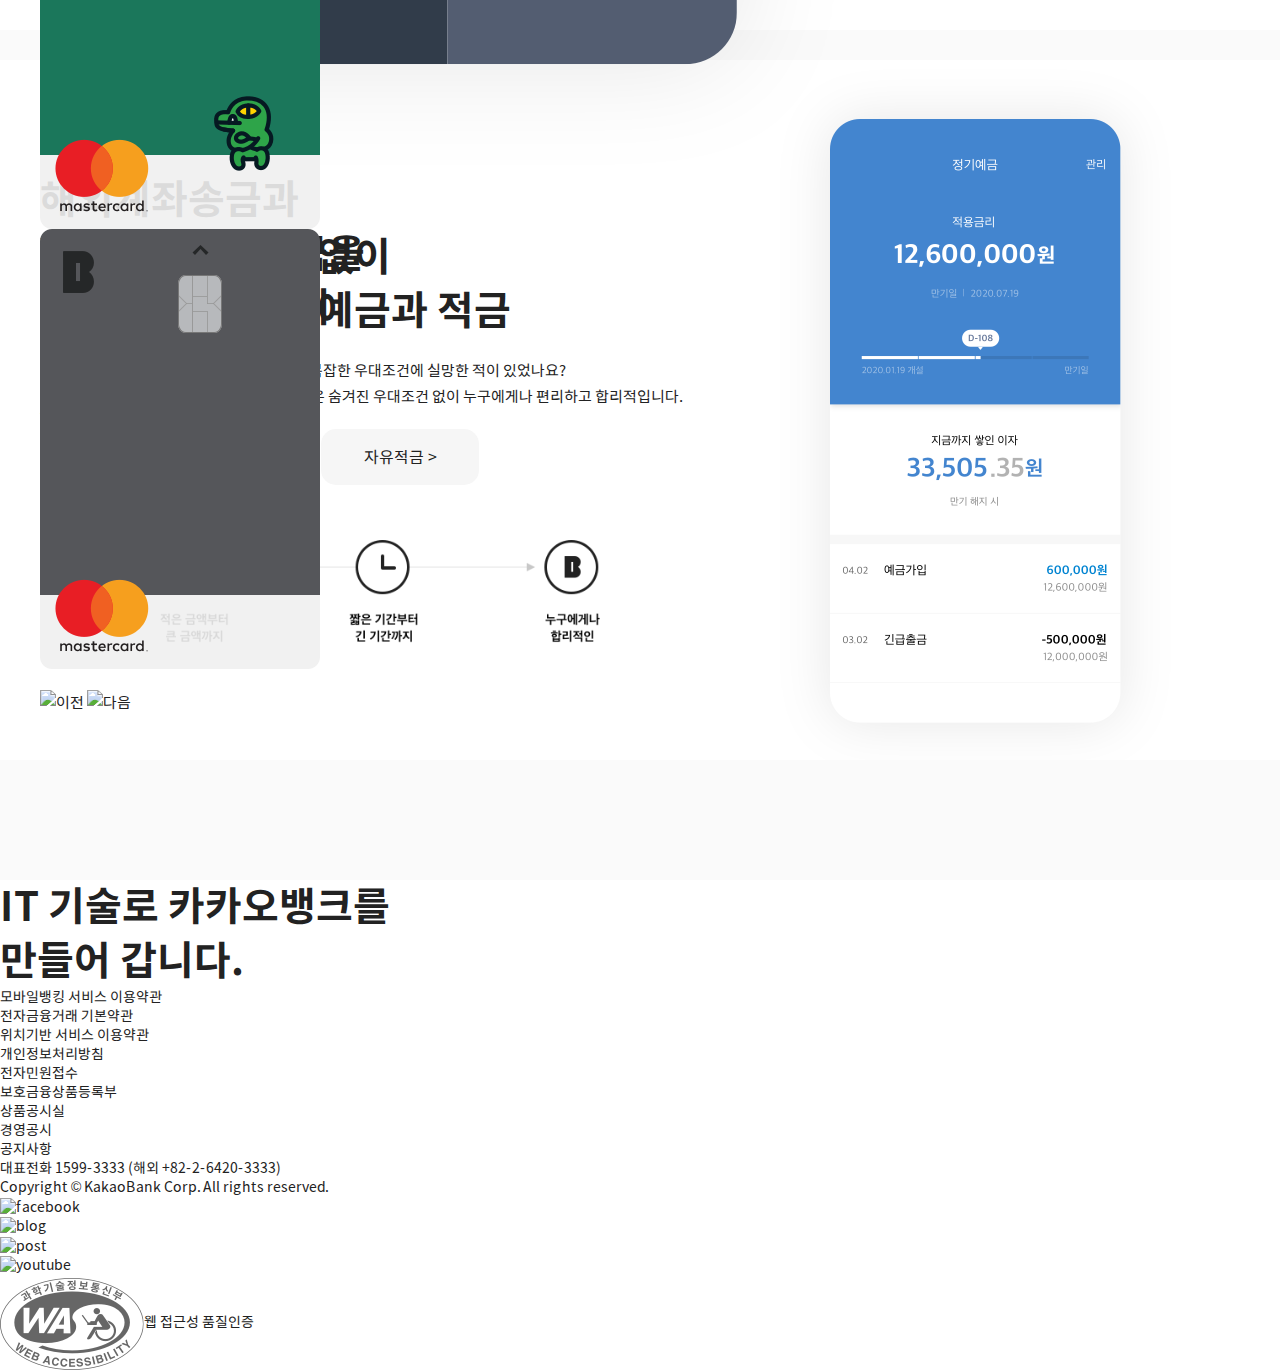
==== commit 20736f02: "[Update] index.html" ====
--- a/index.html
+++ b/index.html
@@ -8,12 +8,12 @@
     <meta name="apple-mobile-web-app-title" content="카카오뱅크" />
     <title>KakaoBank Clone</title>
     <meta name="description" content="카카오뱅크 웹사이트" />
-    <link href="img/B256.gif" rel="shortcut icon" type="image/x-icon" />
-    <!-- <link href="css/style.css" rel="stylesheet" /> -->
-    <!-- 반응형 웹을 위해 모바일용 css 추가 -->
+    <link href="favicon.ico" rel="shortcut icon" type="image/x-icon" />
     <link href="https://fonts.googleapis.com/css2?family=Noto+Serif+KR:wght@200;400;700&display=swap" rel="stylesheet" />
     <link href="fa/css/all.min.css" rel="stylesheet" />
-    <link href="css/style.css" rel="stylesheet" />
+    <!-- <link href="css/style.css" rel="stylesheet" /> -->
+    <link href="css/style.css" rel="stylesheet" media="screen and (min-width : 851px)" />
+    <link href="css/style_mobile.css" rel="stylesheet" media="screen and (max-width : 850px)" />
     <link href="css/web_font.css" rel="stylesheet" />
     <script src="js/jquery-3.5.1.min.js"></script>
 </head>
@@ -23,10 +23,12 @@
     <body class="main">
         <div id="wrapper">
             <a href="#main" id="skip-nav">본문 바로가기</a>
-
             <header id="header">
                 <h1><a href="#"><img alt="카카오뱅크" src="img/logo_black.svg" /></a></h1>
+                <a href="#" class="menu mobile"><i class="fas fa-bars"><span>메뉴 열기</span></i></a>
                 <nav id="gnb">
+                    <h1><a href="#" class="mobile"><img alt="카카오뱅크" src="img/logo_black.svg" /></a></h1>
+                    <a href="#" class="close mobile"><img alt="메뉴닫기" src="img/ico-close.svg"" /></a>
                     <ul>
                         <li class="table1">
                             <a href="#" class="gnb_title">은행소개</a>
@@ -174,6 +176,9 @@
                 <section id="main-appstore">
                     <!-- 이미지는 backgroun로 넣기 -->
                     <div class="bg_line"></div> <!-- 배경을 위한 div -->
+                    <!-- mobile 웹 배경용-->
+                    <span class="img1 mobile"><img alt="" src="img/m-home-renewal-logo.png" /></span>
+                    <span class="img2 mobile"><img alt="" src="img/m-home-main2.png" /></span>
                     <div class="content_box">
                         <div class="content">
                             <h3>같지만 다른 은행<br />카카오뱅크</h3>
@@ -202,19 +207,21 @@
                         <div class="content">
                         <h3>우대조건 없이<br />합리적이 예금과 적금</h3>
                         <p>
-                            기대했던 금리와 다르게 복잡한 우대조건에 실망한 적이 있었나요?<br />
-                            카카오뱅크의 예금, 적금은 숨겨진 우대조건 없이 누구에게나 편리하고 합리적입니다.
+                            기대했던 금리와 다르게 <br class="mobile" />복잡한 우대조건에 실망한 적이 있었나요?<br />
+                            카카오뱅크의 예금, 적금은 숨겨진 우대조건 없이 <br class="mobile" />누구에게나 편리하고 합리적입니다.
                         </p>
                         <a href="#">정기예금 &#62;</a>
                         <a href="#">자유적금 &#62;</a>
                     </div>
-                    <img alt="" src="img/main-savings-money.png" class="savings_money"/>
-                    <img alt="" src="img/main-savings.png" class="savings" />
+                    <img alt="" src="img/main-savings-money.png" class="savings_money pc"/>
+                    <img alt="" src="img/main-savings.png" class="savings pc" />
+                    <img alt="" src="img/m-home-deposit.png" class="mobile" />
                 </section>
                 <div class="section_line"></div>
                 <section id="main-moim">
                     <div class="content_box">
-                        <img alt="" src="img/main-moim.png" />
+                        <img alt="" src="img/main-moim.png" class="pc"/>
+                        <img alt="" src="img/m-home-moim.png" class="mobile" />
                         <div class="content">
                             <h3>함께 쓰고 같이 보이는<br />모임통장</h3>
                             <p>
@@ -260,8 +267,8 @@
                     <!-- background가 어떻게 변하는지에 대해서는 질문해보기! -->
                     <div class="content_box">
                         <div class="content">
-                            <h3>복잡한 서류 제출을 간편하게, 내가 원하는 시간에</h3>
-                            <p>이사 날짜가 주말이나 공휴일이어도 전월세보증금 대출을 신청할 수 있습니다.</p>
+                            <h3>복잡한 서류 제출을 간편하게, <br class="mobile" />내가 원하는 시간에</h3>
+                            <p>이사 날짜가 주말이나 공휴일이어도 <br class="mobile" />전월세보증금 대출을 신청할 수 있습니다.</p>
                             <a href="#">마이너스 통장대출 &#62;</a>
                             <a href="#">신용대출 &#62;</a>
                             <a href="#">개인사업자 대출 &#62;</a>
@@ -274,7 +281,7 @@
                     <div class="content_box">
                         <div class="content">
                             <h3>프렌즈 체크카드,<br />내가 고르는 선택의 즐거움</h3>
-                            <p>프렌즈 디자인부터 멋스러운 블랙 컬러 카드까지 원하는 디자인과 기능을 선택할 수 있습니다.</p>
+                            <p>프렌즈 디자인부터 멋스러운 블랙 컬러 카드까지 <br class="mobile" />원하는 디자인과 기능을 선택할 수 있습니다.</p>
                             <a href="#">카카오뱅크 프렌즈 체크카드 &#62;</a>
                         </div>
                         <ul class="slide">
@@ -293,7 +300,10 @@
                 <section id="main-it">
                     <h3>IT 기술로 카카오뱅크를<br />만들어 갑니다.</h3>
                     <div class="content_box">
-                        <p><img alt ="" src="img/home_it.png" /></p>
+                        <p><img alt ="" src="img/home_it.png" class="pc"/></p>
+                        <p><img alt ="" src="img/img-mweb-ico-1@2x.png" class="mobile it_img1"/></p>
+                        <p><img alt ="" src="img/img-mweb-ico-2@2x.png" class="mobile it_img2"/></p>
+                        <p><img alt ="" src="img/img-mweb-ico-3@2x.png" class="mobile it_img3"/></p>
                         <ul>
                             <li>
                                 <strong>간결하고, 유려하게</strong>
@@ -350,38 +360,38 @@
 <script>
 'use strict';
 
-$('#main-card div.content_box p.control a.prev').on('click', function(){
-    var index = $('#main-card div.content_box ul.slide li').index($('#main-card div.content_box ul.slide li.left'));
-    index = (index <= 0) ? 4 : (index - 1);
+var numSlide = $('#main-card div.content_box ul.slide li').length;
+var slideNow = 0;
+var slidePrev = 0;
+var slideNext = 0;
+
+showSlide(3);
+
+$('#main-card div.content_box p.control a.prev').on('click', function() {
+    showSlide(slidePrev);
+});
+$('#main-card div.content_box p.control a.next').on('click', function() {
+    showSlide(slideNext);
+});
+
+function showSlide(n){
     $('#main-card div.content_box ul.slide li').removeClass('left');
-    $('#main-card div.content_box ul.slide li:eq(' + index + ')').addClass('left');
-
-    var index = $('#main-card div.content_box ul.slide li').index($('#main-card div.content_box ul.slide li.center'));
-    index = (index <= 0) ? 4 : (index - 1);
     $('#main-card div.content_box ul.slide li').removeClass('center');
-    $('#main-card div.content_box ul.slide li:eq(' + index + ')').addClass('center');
-
-    var index = $('#main-card div.content_box ul.slide li').index($('#main-card div.content_box ul.slide li.right'));
-    index = (index <= 0) ? 4 : (index - 1);
     $('#main-card div.content_box ul.slide li').removeClass('right');
-    $('#main-card div.content_box ul.slide li:eq(' + index + ')').addClass('right');
+    $('#main-card div.content_box ul.slide li:eq(' + (n - 2) + ')').addClass('left');
+    $('#main-card div.content_box ul.slide li:eq(' + (n - 1) + ')').addClass('center');
+    $('#main-card div.content_box ul.slide li:eq(' + ((n >= numSlide) ? 0 : n) + ')').addClass('right');
+    slideNow = n;
+    slidePrev = (n <= 1) ? numSlide : (n - 1);
+    slideNext = (n >= numSlide) ? 1 : (n + 1);
+
+}
+
+$('#header a.menu').on('click', function() {
+    $('#gnb').addClass('open');
 });
-
-$('#main-card div.content_box p.control a.next').on('click', function(){
-    var index = $('#main-card div.content_box ul.slide li').index($('#main-card div.content_box ul.slide li.left'));
-    index = (index >= 4) ? 0 : (index + 1);
-    $('#main-card div.content_box ul.slide li').removeClass('left');
-    $('#main-card div.content_box ul.slide li:eq(' + index + ')').addClass('left');
-
-    var index = $('#main-card div.content_box ul.slide li').index($('#main-card div.content_box ul.slide li.center'));
-    index = (index >= 4) ? 0 : (index + 1);
-    $('#main-card div.content_box ul.slide li').removeClass('center');
-    $('#main-card div.content_box ul.slide li:eq(' + index + ')').addClass('center');
-
-    var index = $('#main-card div.content_box ul.slide li').index($('#main-card div.content_box ul.slide li.right'));
-    index = (index >= 4) ? 0 : (index + 1);
-    $('#main-card div.content_box ul.slide li').removeClass('right');
-    $('#main-card div.content_box ul.slide li:eq(' + index + ')').addClass('right');
+$('#gnb a.close').on('click', function() {
+    $('#gnb').removeClass('open');
 });
 
 </script>
--- a/css/style_mobile.css
+++ b/css/style_mobile.css
@@ -0,0 +1,117 @@
+@charset 'utf-8';
+/* CSS Document */
+
+
+/* reset */
+html {-webkit-text-size-adjust: none; text-size-adjust: none;}
+body {margin: 0;}
+h1, h2, h3, h4, h5, h6, ul, ol, li, dl, dt, dd, p, table, blockquote {margin: 0; padding: 0;}
+h1, h2, h3, h4, h5, h6 {font-weight: 400;}
+header, main, footer, section, article, aside, nav {display: block;}
+a {color: inherit; text-decoration: inherit;}
+a img {border: none;}
+img {vertical-align: middle; max-width: 100%;}
+li {list-style: none;}
+address, em, i, cite {font-style: normal;}
+table {border-collapse: collapse;}
+table caption {overflow: hidden; width: 0; height: 0;}
+i.fas, i.far, i.fab {vertical-align: middle; display: inline-block;}
+i.fas span, i.far span, i.fab span {position: absolute; overflow: hidden; text-indent: -999px;}
+.pc {display: none !important;}
+br.only-w {content: '';}
+br.only-w:after {content: '\00a0';}
+.ir-hidden {position: absolute; left: -9999px;}
+
+/* common */
+body {font-family: 'NotoSansKR', '맑은 고딕', 'malgun gothic', '돋움', Dotum, 'Apple SD Gothic Neo', Helvetica, sans-serif; font-weight: 400; font-size: 14px; color: #222222; background: #ffffff;}
+#wrapper {min-width: 320px; max-width: 850px; overflow: hidden; margin: 0 auto;}
+#skip-nav {position: fixed; left: 0; top: -40px; width: 100%; line-height: 40px; text-align: center; font-size: 16px; color: #ffffff; background: rgba(0, 0, 0, 0.6); z-index: 10000; transition: top 0.3s;}
+#skip-nav:focus {top: 0;}
+
+/* header */
+#header {position: fixed; top: 0; left: 0; height: 60px; width: 100%; background: white; z-index: 1000;}
+#header::before {content: ''; position: absolute; left: 50%; transform: translate(-50%, 0); bottom: 0; width: 100%; height: 1px; background: lightgray;}
+#header h1 {position: absolute; left: 20px; width: 80px; height: 60px; top: 5px;}
+#header a.menu {position: absolute; right: 20px; top: 50%; transform: translate(0, -50%); font-size: 24px; line-height: 0;}
+
+/* navigation bar */
+#gnb {position: fixed; right: -100%; top: 0; width: 100%; height: 100%; background: #ffffff; overflow-y: scroll; z-index: 100;}
+#gnb.open {right: 0;}
+#gnb a.close {position: absolute; right: 20px; top: 20px; width: 25px;}
+#gnb > ul {margin-top: 70px;}
+#gnb > ul > li > a {position: relative; display: block; box-sizing: border-box; margin: 0 20px; padding: 20px 0; font-size: 17px;}
+#gnb > ul > li > a::before {content: ''; position: absolute; left: 50%; transform: translate(-50%, 0); bottom: 0; width: 100%; height: 1px; background: lightgray;}
+
+.nav-sub-item > a {background: pink; margin : 0 20px; display: block; box-sizing: border-box; margin: 0 20px; padding: 10px 0; font-size: 15px; margin-top: 5px;}
+.nav-sub-item > ul {margin: 0 20px; background: #F7F7F7;}
+.nav-sub-item > ul > li {background: yellow; display: block; box-sizing: border-box;  padding: 5px 0; font-size: 12px; margin-left: 10px; margin-top: 5px;}
+
+/* 네비게이션바는 어떻게 구현할지에 대해 조금 더 생각해보기!!!!!!! */
+
+
+/* main */
+#main h3 {font-size: 25px; line-height: 1.35; color: #111111;}
+#main p {font-size: 14px; padding: 20px 0; line-height: 1.7; color: #666666;}
+#main div.content_box {position: absolute; left: 50%; transform: translate(-50%, 0); top: 0; width: 100%; height: 100%;}
+#main div.section_line {position: relative; height: 16px; background: #fafafa;}
+#main div.content {position: absolute; top: 60px; text-align: center; width: 100%;}
+#main a {display: inline-block; background: #f6f6f6; width: 210px; height: 48px; line-height: 48px; text-align: center; margin-top: 20px; border-bottom-left-radius: 10px; border-bottom-right-radius: 10px; border-top-left-radius: 10px; border-top-right-radius: 10px; font-size: 15px; color: #333333;}
+#main a:hover {text-decoration: underline;}
+
+
+#main-appstore {position: relative; top: 60px; left: 0; width : 100%; height: 650px; background: #fede22}
+#main-appstore span.img1 img {position: absolute; width: 220px; top: 130px; left: 50%; transform: translate(-50%, 0);}
+#main-appstore span.img2 img {position: absolute; width: 330px; bottom: 0; left: 50%; transform: translate(-50%, 0);}
+#main-appstore h3 {font-size: 40px; color: #333333;}
+#main-appstore p {display: none;}
+#main-appstore a {display: inline-block; background: white; width: 180px;  height: 58px; line-height: 57px; text-align: center; margin-top: 400px; border-bottom-left-radius: 10px; border-bottom-right-radius: 10px; border-top-left-radius: 10px; border-top-right-radius: 10px; font-weight: 700; font-size: 17px; color: #333333;}
+#main-appstore a + a {margin-left: 10px;}
+#main-appstore a > img {padding-right: 10px;}
+#main-appstore a:hover {text-decoration: underline;}
+
+#main-withdrawal {position: relative; top: 0; left: 0; width: 100%; height: 810px; margin-top: 80px;}
+#main-withdrawal img {position: absolute; width: 319px; bottom: 30px; left: 50%; transform: translate(-50%, 0);}
+
+#main-savings {position: relative; top: 0; left: 0; width: 100%; height: 720px;}
+#main-savings h3 {font-size: 26px;}
+#main-savings a {display: inline-block; background: #f6f6f6; width: 158px; height: 48px; line-height: 48px; text-align: center; margin-top: 10px; border-bottom-left-radius: 10px; border-bottom-right-radius: 10px; border-top-left-radius: 10px; border-top-right-radius: 10px; font-size: 15px; color: #333333;}
+#main-savings a:hover {text-decoration: underline;}
+#main-savings a + a {margin-left: 5px;}
+#main-savings img {position: absolute; width: 289px; bottom: 0; left: 50%; transform: translate(-50%, 0);}
+
+#main-moim {position: relative; top: 0; left: 0; width: 100%; height: 730px;}
+#main-moim img {position: absolute; width: 268px; bottom: 30px; left: 50%; transform: translate(-50%, 0);}
+
+#main-26weeks {position: relative; top: 0; left: 0; width: 100%; height: 697px;}
+#main-26weeks img {position: absolute; width: 351px; bottom: 70px; left: 50%; transform: translate(-50%, 0);}
+
+#main-foreignRemittance {position: relative; top: 0; left: 0; width: 100%; height: 900px;}
+#main-foreignRemittance img.map {position: absolute; bottom: 130px; left: 50%; transform: translate(-50%, 0);}
+#main-foreignRemittance img.main-foreignRemittance {position: absolute; width: 289px; bottom: 30px; left: 50%; transform: translate(-50%, 0);}
+
+
+#main-loan {position: relative; top: 0; left: 0; width: 100%; height: 800px; background: #333b58;}
+#main-loan a {width: 159px; background: rgba(255,255,255,0.09); color: white; margin: 5px;}
+#main-loan img {position: absolute; width: 350px; bottom: 0; left: 50%; transform: translate(-50%, 0);}
+#main-loan h3 {color: white; font-size: 26px;}
+#main-loan p {color: white;}
+
+#main-card {position: relative; top: 0; left: 0; width: 100%; height: 640px;}
+#main-card .prev {position: absolute; top: 70%; transform: translate(0, -70%); left: 10%; width: 20px; background: none;}
+#main-card .next {position: absolute; top: 70%; transform: translate(0, -70%); right: 10%; width: 20px; background: none;}
+
+#main-card div ul li img {position: absolute; display: none; bottom: 30px; left: 50%; transform: translate(-50%, 0); width: 177px; height: 280px;}
+
+/* 이미지 슬라이드 넣기 */
+/* center */
+#main-card div ul li.center img {display: block; z-index: 1;}
+/* left */
+#main-card div ul li.left img {display: block; left: 34%; bottom: 60px; width: 137px; height: 215px;}
+/* right */
+#main-card div ul li.right img {display: block; left: 66%; bottom: 60px; width: 137px; height: 215px;}
+
+#main-it {position: relative; top: 0; left: 0; width: 100%; height: 1062px; background: #f9f9f9;}
+
+
+
+#footer {display: none;}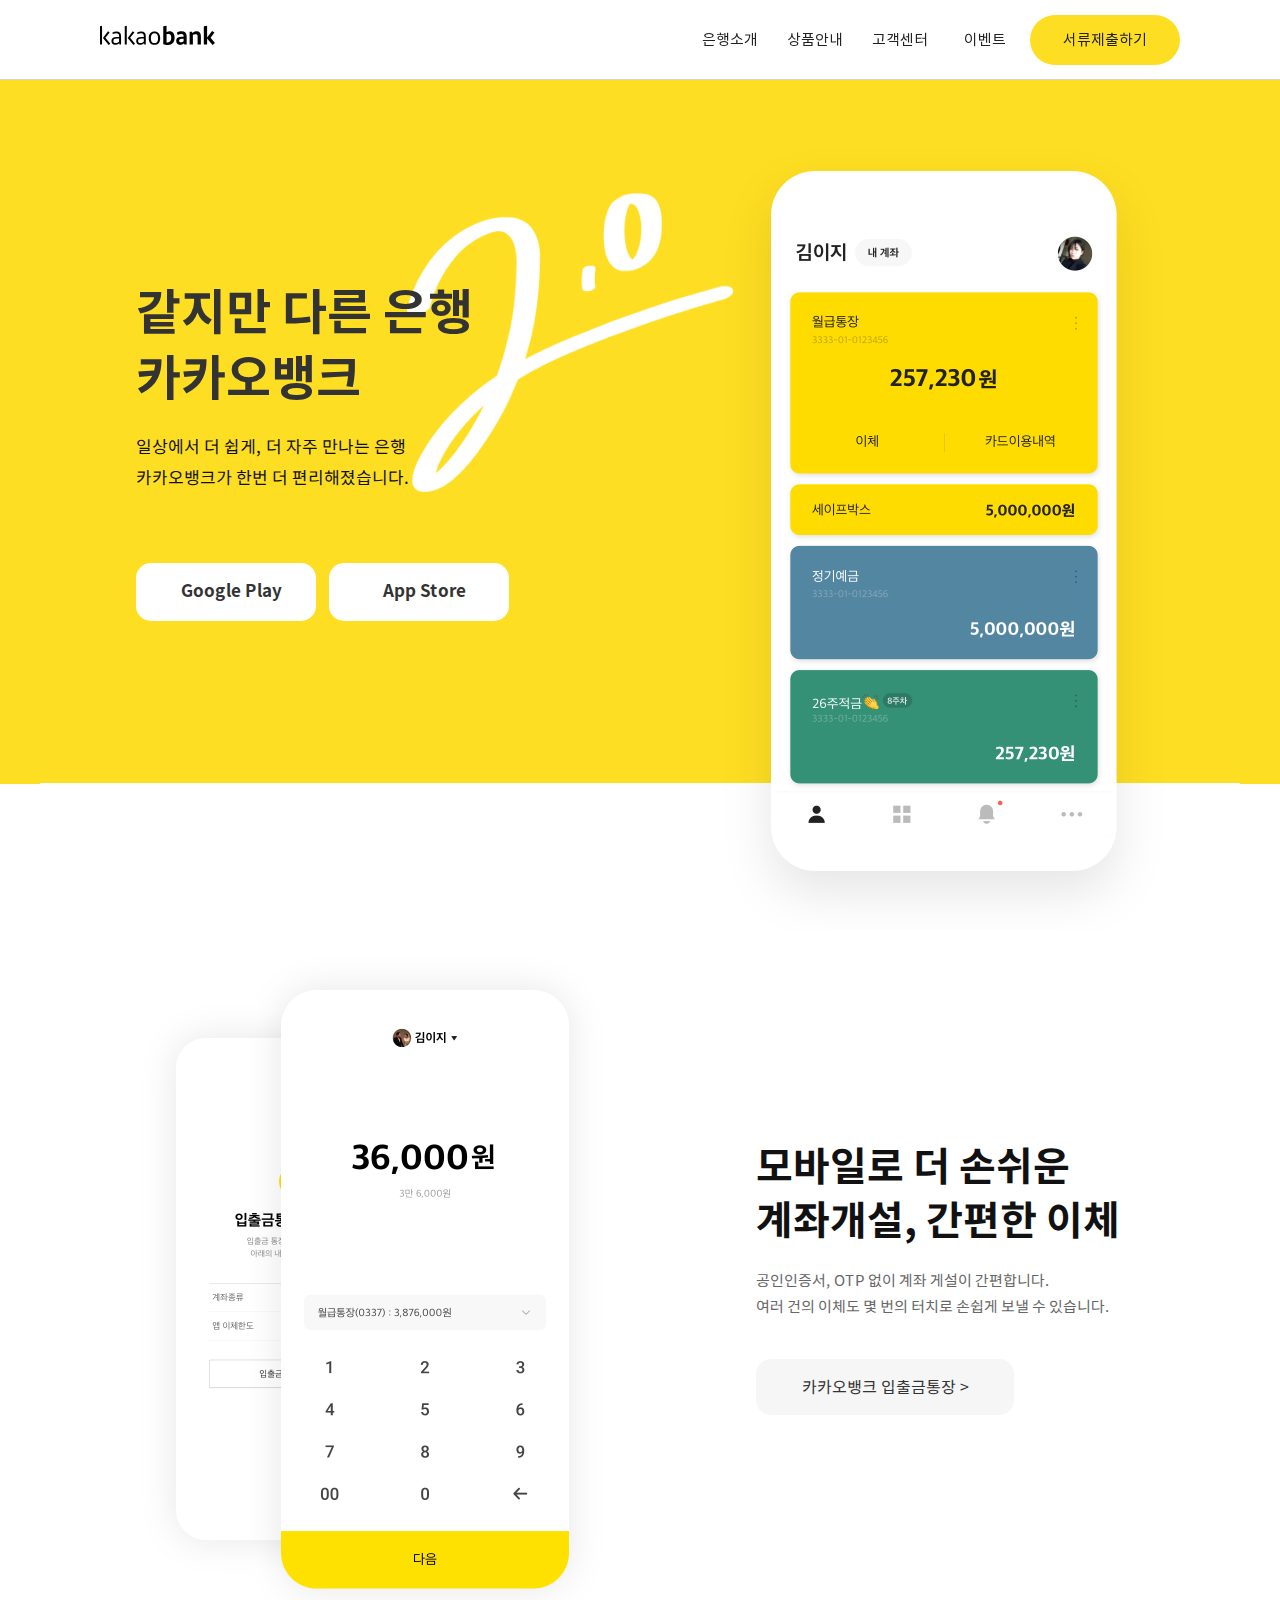
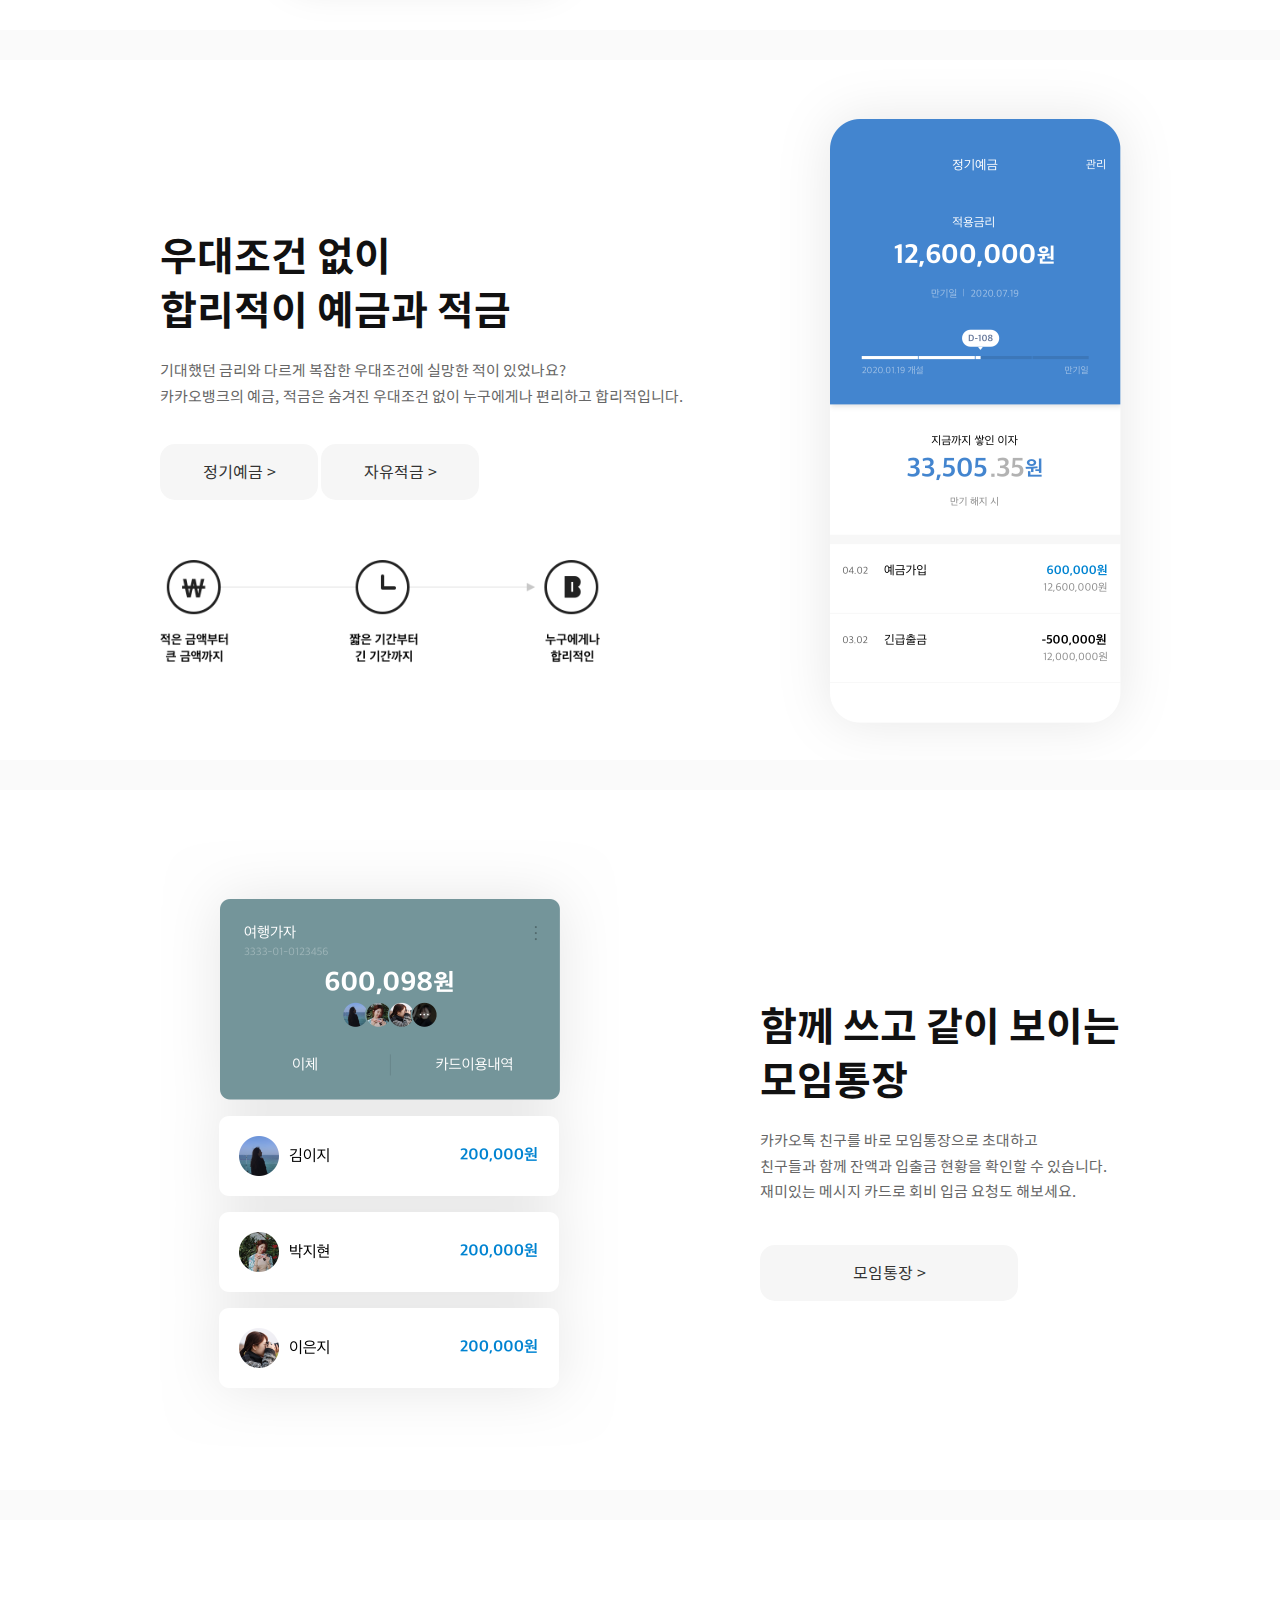
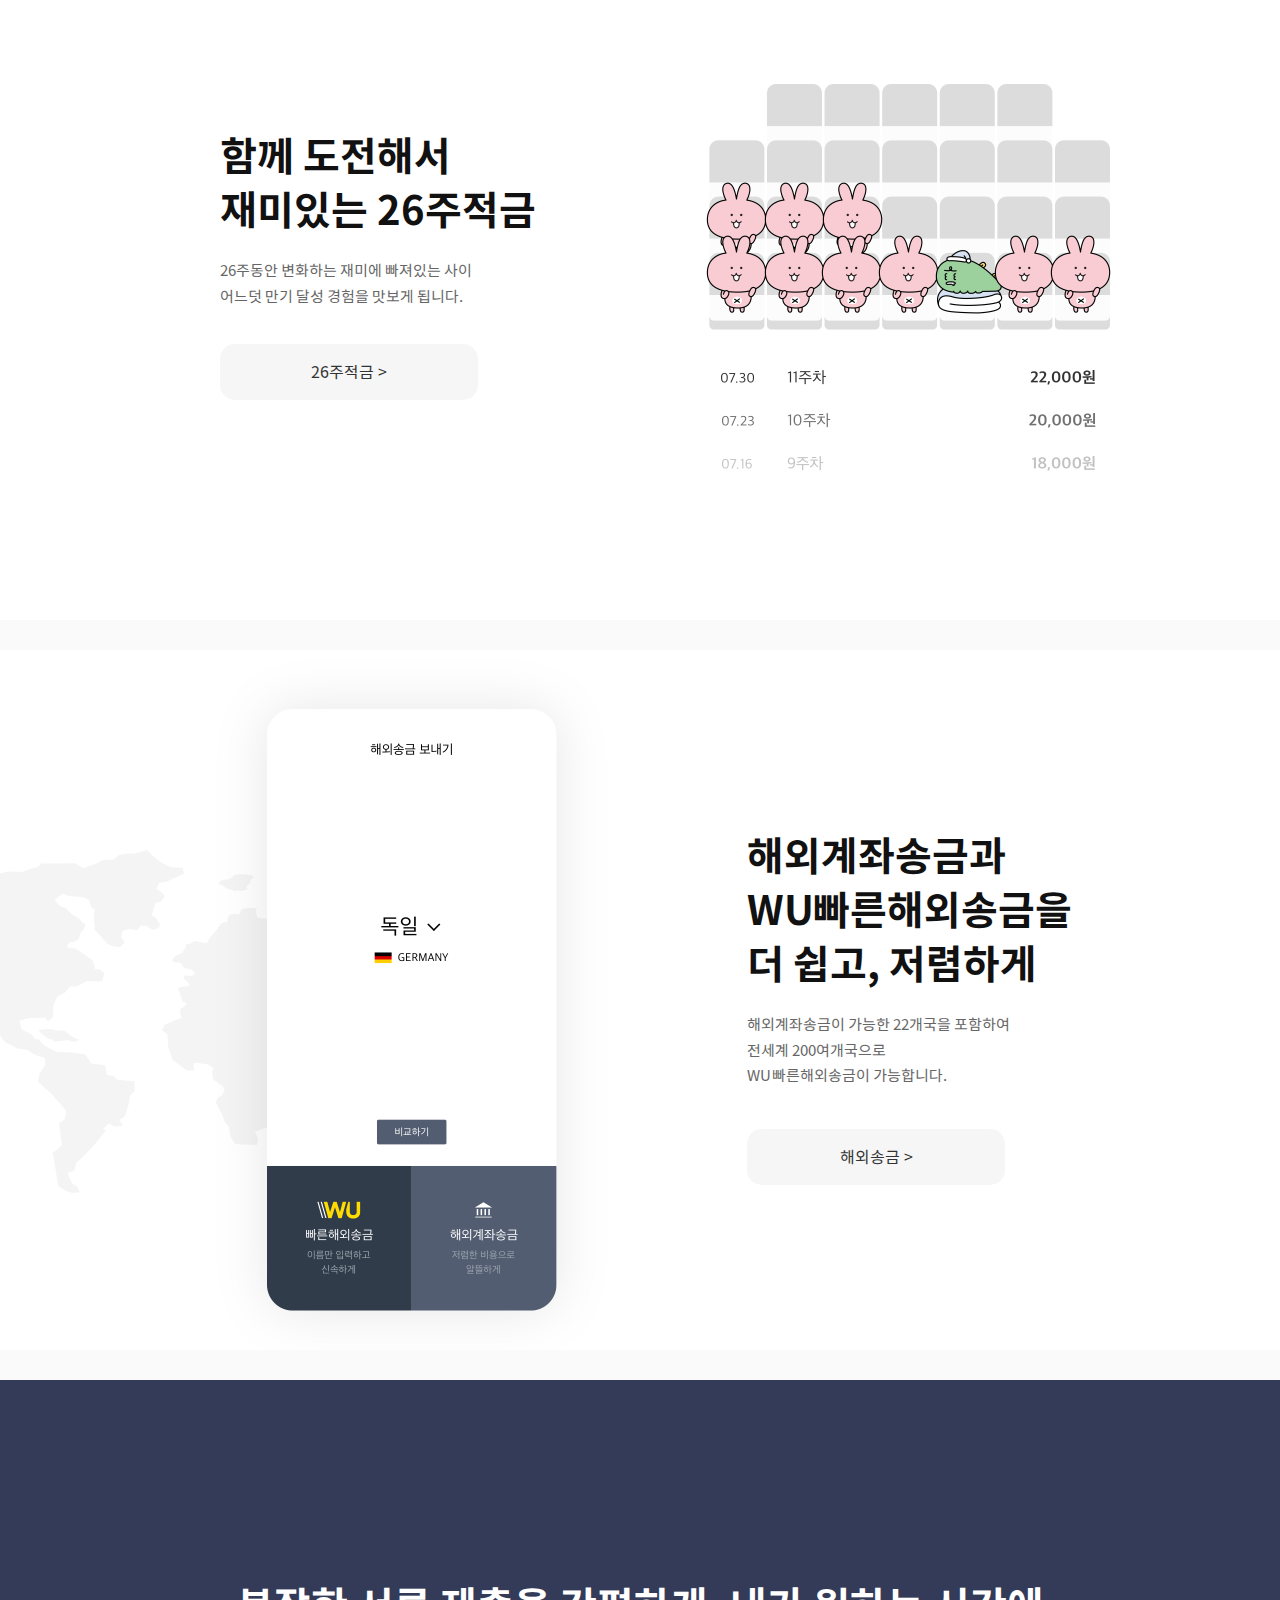
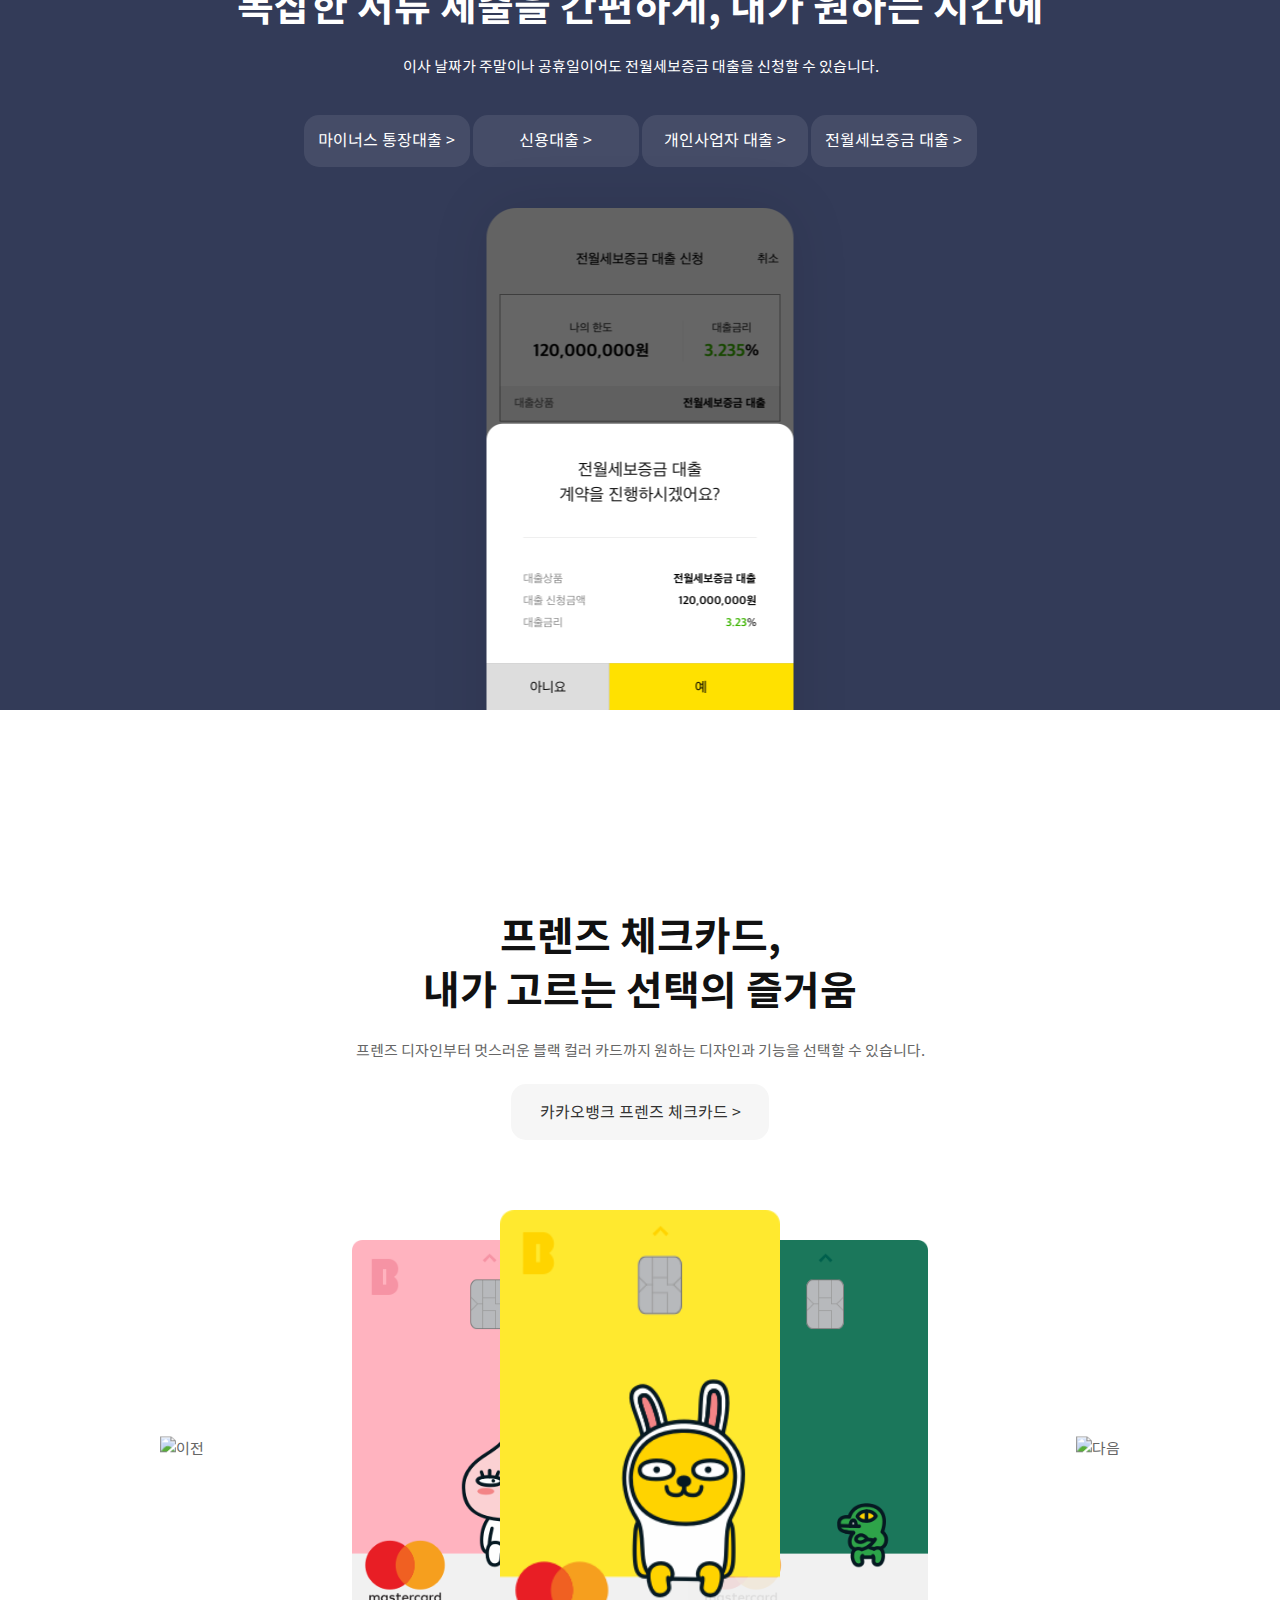
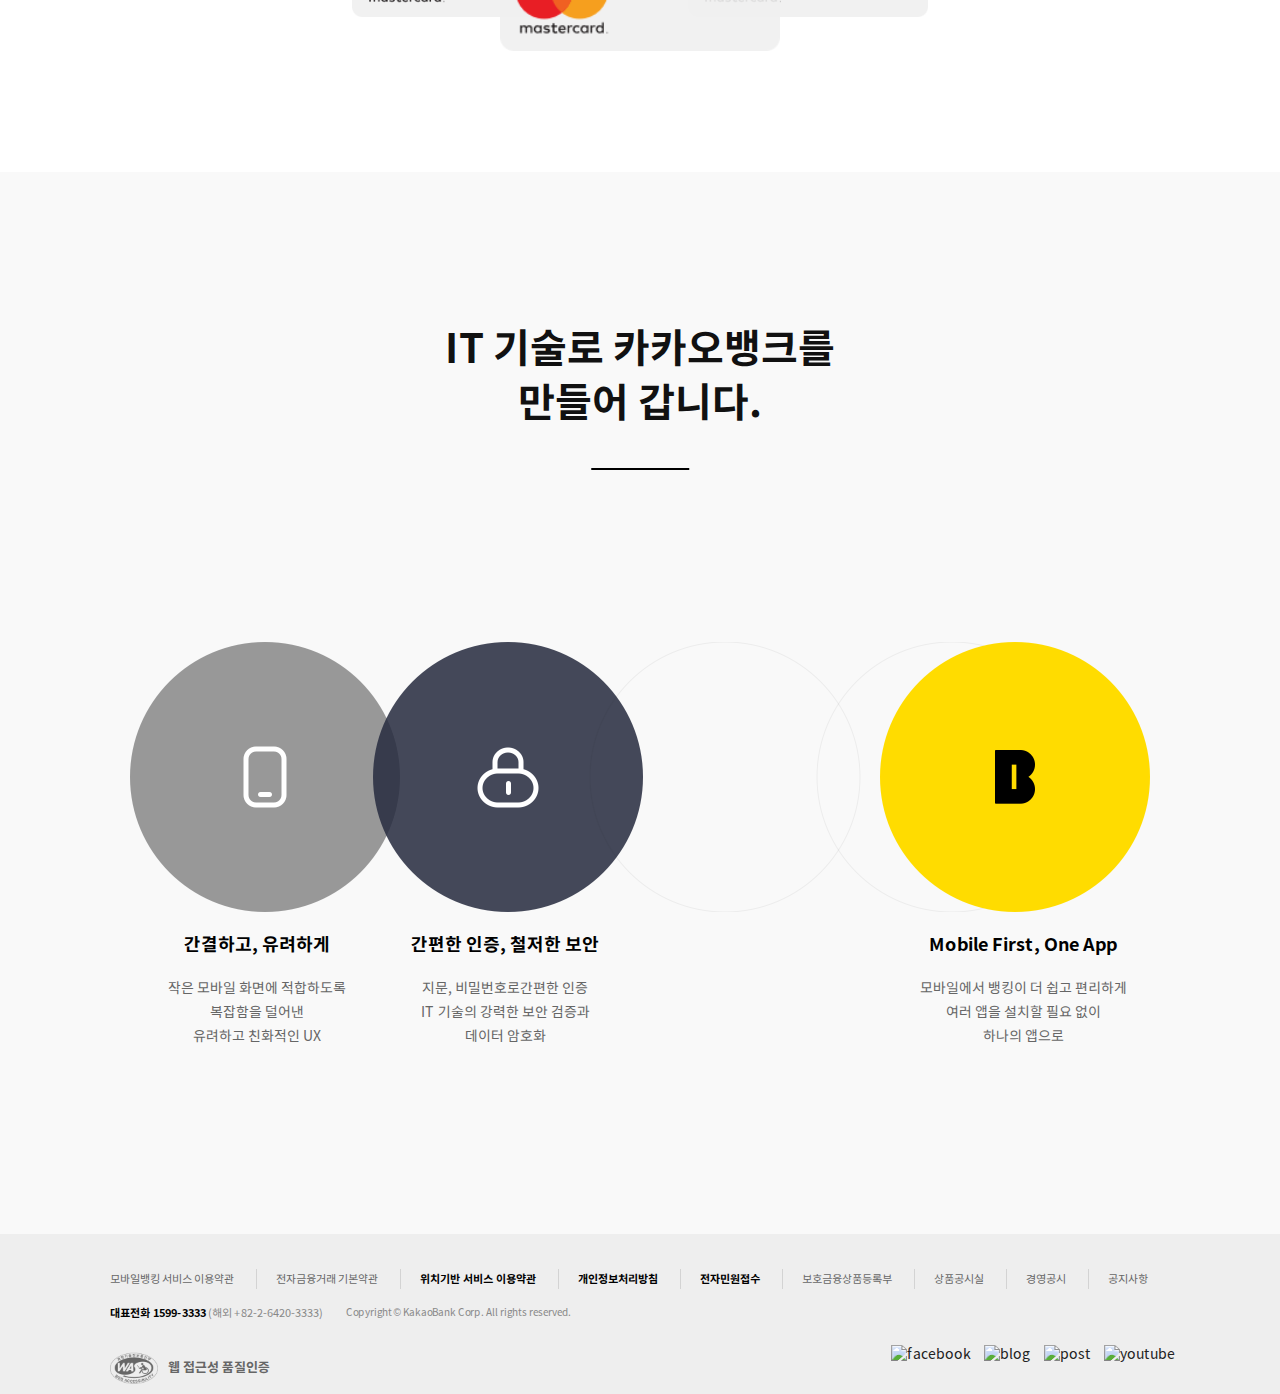
==== commit 3cbdd8fc: "[Update] index.html" ====
--- a/index.html
+++ b/index.html
@@ -301,29 +301,29 @@
                     <h3>IT 기술로 카카오뱅크를<br />만들어 갑니다.</h3>
                     <div class="content_box">
                         <p><img alt ="" src="img/home_it.png" class="pc"/></p>
-                        <p><img alt ="" src="img/img-mweb-ico-1@2x.png" class="mobile it_img1"/></p>
-                        <p><img alt ="" src="img/img-mweb-ico-2@2x.png" class="mobile it_img2"/></p>
-                        <p><img alt ="" src="img/img-mweb-ico-3@2x.png" class="mobile it_img3"/></p>
                         <ul>
                             <li>
+                                <img alt ="" src="img/img-mweb-ico-1@2x.png" class="mobile"/>
                                 <strong>간결하고, 유려하게</strong>
                                 <p>
                                     작은 모바일 화면에 적합하도록<br />
-                                    복잡함을 덜어낸<br />유려하고 친화적인 UX
+                                    복잡함을 덜어낸<br class="pc"/>유려하고 친화적인 UX
                                 </p>
                             </li>
                             <li>
+                                <img alt ="" src="img/img-mweb-ico-2@2x.png" class="mobile"/>
                                 <strong>간편한 인증, 철저한 보안</strong>
                                 <p>
                                     지문, 비밀번호로간편한 인증<br />
-                                    IT 기술의 강력한 보안 검증과<br />데이터 암호화
+                                    IT 기술의 강력한 보안 검증과<br class="pc"/>데이터 암호화
                                 </p>
                             </li>
                             <li>
+                                <img alt ="" src="img/img-mweb-ico-3@2x.png" class="mobile"/>
                                 <strong>Mobile First, One App</strong>
                                 <p>
                                     모바일에서 뱅킹이 더 쉽고 편리하게<br />
-                                    여러 앱을 설치할 필요 없이<br />하나의 앱으로
+                                    여러 앱을 설치할 필요 없이<br class="pc"/>하나의 앱으로
                                 </p>
                             </li>
                         </ul>
--- a/css/style.css
+++ b/css/style.css
@@ -63,8 +63,8 @@
 
 
 /* main */
-#main h3 {font-size: 40px; line-height: 1.35;}
-#main p {font-size: 15px; padding: 20px 0; line-height: 1.7;}
+#main h3 {font-size: 40px; line-height: 1.35; color: #111111;}
+#main p {font-size: 15px; padding: 20px 0; line-height: 1.7; color: #666666;}
 #main div.content_box {position: absolute; left: 50%; transform: translate(-50%, 0); top: 0; width: 1200px; height: 100%;}
 #main div.section_line {position: relative; height: 30px; background: #fafafa;}
 
@@ -72,9 +72,9 @@
 #main-appstore > div.bg_line {background: #fede22; top: 0; height: 703.5px; width: 100%;}
 #main-appstore div.content_box {background: url(../img/main-bg2.png) center center no-repeat; background-size: cover;}
 #main-appstore div.content {position: absolute; top: 200px; left: 8%;}
-#main-appstore h3 {font-size: 49px;}
-#main-appstore p {font-size: 17px; line-height: 1.8;}
-#main-appstore a {display: inline-block; background: white; width: 180px;  height: 58px; line-height: 57px; text-align: center; margin-top: 50px; border-bottom-left-radius: 15px; border-bottom-right-radius: 15px; border-top-left-radius: 15px; border-top-right-radius: 15px; font-weight: 700; font-size: 17px;}
+#main-appstore h3 {font-size: 49px; color: #333333;}
+#main-appstore p {font-size: 17px; line-height: 1.8; color: #111111;}
+#main-appstore a {display: inline-block; background: white; width: 180px;  height: 58px; line-height: 57px; text-align: center; margin-top: 50px; border-bottom-left-radius: 15px; border-bottom-right-radius: 15px; border-top-left-radius: 15px; border-top-right-radius: 15px; font-weight: 700; font-size: 17px; color: #333333;}
 #main-appstore a + a {margin-left: 10px;}
 #main-appstore a > img {padding-right: 10px;}
 #main-appstore a:hover {text-decoration: underline;}
@@ -82,12 +82,87 @@
 #main-withdrawal {position: relative; top: 0; left: 0; width: 100%; height: 700px; margin-top: 80px;}
 #main-withdrawal img {position: absolute; width: 473px; left: 8%; top: 20px;}
 #main-withdrawal div.content {position: absolute; right: 10%; top: 210px;}
-#main-withdrawal a {display: block; background: #f6f6f6; width: 258px; height: 56px; line-height: 56px; text-align: center; border-bottom-left-radius: 15px; border-bottom-right-radius: 15px; border-top-left-radius: 15px; border-top-right-radius: 15px; font-size: 16px;}
+#main-withdrawal a {display: inline-block; background: #f6f6f6; width: 258px; height: 56px; line-height: 56px; text-align: center; margin-top: 20px; border-bottom-left-radius: 15px; border-bottom-right-radius: 15px; border-top-left-radius: 15px; border-top-right-radius: 15px; font-size: 16px; color: #333333;}
 #main-withdrawal a:hover {text-decoration: underline;}
 
 #main-savings {position: relative; top: 0; left: 0; width: 100%; height: 700px;}
 #main-savings div.content {position: absolute; left:10%; top: 170px;}
-#main-savings a {display: inline-block; background: #f6f6f6; width: 158px; height: 56px; line-height: 56px; text-align: center; border-bottom-left-radius: 15px; border-bottom-right-radius: 15px; border-top-left-radius: 15px; border-top-right-radius: 15px; font-size: 16px;}
+#main-savings a {display: inline-block; background: #f6f6f6; width: 158px; height: 56px; line-height: 56px; text-align: center; margin-top: 15px; border-bottom-left-radius: 15px; border-bottom-right-radius: 15px; border-top-left-radius: 15px; border-top-right-radius: 15px; font-size: 16px; color: #333333;}
 #main-savings a:hover {text-decoration: underline;}
-#main-savings img.savings_money {position: absolute; width: 440px; left: 10%; top: 480px;}
-#main-savings img.savings {position: absolute; width: 409px; right: 5%; top: 0;}+#main-savings img.savings_money {position: absolute; width: 440px; left: 10%; top: 500px;}
+#main-savings img.savings {position: absolute; width: 409px; right: 5%; top: 0;}
+
+#main-moim {position: relative; top: 0; left: 0; width: 100%; height: 700px;}
+#main-moim img {position: absolute; width: 459px; left: 10%; top: 50px;}
+#main-moim div.content {position: absolute; right: 10%; top: 210px;}
+#main-moim a {display: inline-block; background: #f6f6f6; width: 258px; height: 56px; line-height: 56px; text-align: center; margin-top: 20px; border-bottom-left-radius: 15px; border-bottom-right-radius: 15px; border-top-left-radius: 15px; border-top-right-radius: 15px; font-size: 16px; color: #333333;}
+#main-moim a:hover {text-decoration: underline;}
+
+#main-26weeks {position: relative; top: 0; left: 0; width: 100%; height: 700px;}
+#main-26weeks div.content {position: absolute; left:15%; top: 210px;}
+#main-26weeks a {display: inline-block; background: #f6f6f6; width: 258px; height: 56px; line-height: 56px; text-align: center; margin-top: 15px; border-bottom-left-radius: 15px; border-bottom-right-radius: 15px; border-top-left-radius: 15px; border-top-right-radius: 15px; font-size: 16px; color: #333333;}
+#main-26weeks a:hover {text-decoration: underline;}
+#main-26weeks img {position: absolute; width: 492px; right: 7%; top: 160px;}
+
+#main-foreignRemittance {position: relative; top: 0; left: 0; width: 100%; height: 700px;}
+#main-foreignRemittance img.map {position: absolute; top: 200px; left: -160px;}
+#main-foreignRemittance img.main-foreignRemittance {position: absolute; width: 408px; left: 14%; top: 0px;}
+#main-foreignRemittance div.content {position: absolute; right: 14%; top: 180px;}
+#main-foreignRemittance a {display: inline-block; background: #f6f6f6; width: 258px; height: 56px; line-height: 56px; text-align: center; margin-top: 20px; border-bottom-left-radius: 15px; border-bottom-right-radius: 15px; border-top-left-radius: 15px; border-top-right-radius: 15px; font-size: 16px; color: #333333;}
+#main-foreignRemittance a:hover {text-decoration: underline;}
+
+#main-loan {position: relative; top: 0; left: 0; width: 100%; height: 930px; background: #333b58;}
+#main-loan div.content {position: absolute; text-align: center; width: 100%; top: 200px; left: 50%; transform: translate(-50%, 0); color: white;}
+#main-loan a {display: inline-block; background: rgba(255,255,255,0.09); width: 166px; height: 52px; line-height: 51px; text-align: center; margin-top: 15px; border-bottom-left-radius: 15px; border-bottom-right-radius: 15px; border-top-left-radius: 15px; border-top-right-radius: 15px; font-size: 16px;}
+#main-loan a:hover {text-decoration: underline;}
+#main-loan img {position: absolute; width: 429px; bottom: 0; left: 50%; transform: translate(-50%, 0);}
+#main-loan h3, #main-loan p {color: white;}
+
+#main-card {position: relative; top: 0; left: 0; width: 100%; height: 1062px;}
+#main-card div.content {position: absolute; text-align: center; width: 100%; top: 200px; left: 50%; transform: translate(-50%, 0);}
+#main-card .content > a {display: inline-block; background: #f6f6f6; width: 258px; height: 56px; line-height: 56px; text-align: center; border-bottom-left-radius: 15px; border-bottom-right-radius: 15px; border-top-left-radius: 15px; border-top-right-radius: 15px; font-size: 16px; color: #333333;}
+#main-card .content > a:hover {text-decoration: underline;}
+#main-card .prev {position: absolute; top: 70%; transform: translate(0, -70%); left: 10%;}
+#main-card .next {position: absolute; top: 70%; transform: translate(0, -70%); right: 10%;}
+
+#main-card div ul li img {position: absolute; display: none; top: 500px; left: 50%; transform: translate(-50%, 0); width: 280px; height: 440.97px;}
+
+/* 이미지 슬라이드 넣기 */
+/* center */
+#main-card div ul li.center img {display: block; z-index: 1;}
+/* left */
+#main-card div ul li.left img {display: block; left: 36%; top: 530px; width: 240px; height: 377.14px;}
+/* right */
+#main-card div ul li.right img {display: block; left: 64%; top: 530px; width: 240px; height: 377.14px;}
+
+
+#main-it {position: relative; top: 0; left: 0; width: 100%; height: 1062px; background: #f9f9f9;}
+#main-it h3 {position: absolute; display: block; left: 50%; transform: translate(-50%,0); text-align: center; top: 150px;}
+#main-it h3::after {content: ''; position: absolute; left: 50%; transform: translate(-50%, 0); bottom: -40px; width: 25%; height: 2px; background: black;}
+#main-it > div.content_box > p {display: absolute; display: block;  margin-top: 450px; text-align: center;}
+#main-it div.content_box p img {height: 270px;}
+#main-it ul {position: relative; display: block; width: 100%; left: 0px; text-align: center; height: 210px;}
+#main-it ul li {display: inline-block; width: 255px;}
+#main-it ul li strong {font-size: 18px; color: #000000;}
+#main-it ul li p {font-size: 14px;}
+#main-it ul li:nth-child(2) {margin-left: -10px;}
+#main-it ul li:last-child {margin-left: 260px;}
+
+/* footer */
+#footer {position: relative; background: #eeeeee; height: 160px;}
+#footer ul.content {position: absolute; width: 100%; top: 35px; left: 90px; font-size: 11px; color: #666666;}
+#footer ul.content li {position: relative; display: inline-block; padding: 0 20px; height: 20px; line-height: 20px;}
+#footer ul.content li a.bold {font-weight: 700; color: #000000;}
+#footer ul.content li > a:hover {text-decoration: underline;}
+#footer ul.content li + li > a::before {content: ''; position: absolute; left: 0; width: 1px; height: 100%; background: lightgray;}
+
+#footer p {position: absolute; display: inline-block; top: 72px; font-size: 11px; color: #888888;}
+#footer p.contact {left: 110px;}
+#footer p.contact em {font-weight: 700; color: #000000;}
+#footer p.copyright {font-size: 10px; left: 27%;}
+
+#footer ul.site {position: absolute; bottom: 30px; right: 100px;}
+#footer ul.site li {display: inline-block; padding: 0 5px;}
+
+#footer > a {position: absolute; bottom: 10px; left: 110px; font-size: 13px; color: #666666; font-weight: 700; display: block; line-height: 32px; height: 32px; }
+#footer > a img {width: 48px; padding-right: 10px;}--- a/css/style.css
+++ b/css/style.css
@@ -63,8 +63,8 @@
 
 
 /* main */
-#main h3 {font-size: 40px; line-height: 1.35;}
-#main p {font-size: 15px; padding: 20px 0; line-height: 1.7;}
+#main h3 {font-size: 40px; line-height: 1.35; color: #111111;}
+#main p {font-size: 15px; padding: 20px 0; line-height: 1.7; color: #666666;}
 #main div.content_box {position: absolute; left: 50%; transform: translate(-50%, 0); top: 0; width: 1200px; height: 100%;}
 #main div.section_line {position: relative; height: 30px; background: #fafafa;}
 
@@ -72,9 +72,9 @@
 #main-appstore > div.bg_line {background: #fede22; top: 0; height: 703.5px; width: 100%;}
 #main-appstore div.content_box {background: url(../img/main-bg2.png) center center no-repeat; background-size: cover;}
 #main-appstore div.content {position: absolute; top: 200px; left: 8%;}
-#main-appstore h3 {font-size: 49px;}
-#main-appstore p {font-size: 17px; line-height: 1.8;}
-#main-appstore a {display: inline-block; background: white; width: 180px;  height: 58px; line-height: 57px; text-align: center; margin-top: 50px; border-bottom-left-radius: 15px; border-bottom-right-radius: 15px; border-top-left-radius: 15px; border-top-right-radius: 15px; font-weight: 700; font-size: 17px;}
+#main-appstore h3 {font-size: 49px; color: #333333;}
+#main-appstore p {font-size: 17px; line-height: 1.8; color: #111111;}
+#main-appstore a {display: inline-block; background: white; width: 180px;  height: 58px; line-height: 57px; text-align: center; margin-top: 50px; border-bottom-left-radius: 15px; border-bottom-right-radius: 15px; border-top-left-radius: 15px; border-top-right-radius: 15px; font-weight: 700; font-size: 17px; color: #333333;}
 #main-appstore a + a {margin-left: 10px;}
 #main-appstore a > img {padding-right: 10px;}
 #main-appstore a:hover {text-decoration: underline;}
@@ -82,12 +82,87 @@
 #main-withdrawal {position: relative; top: 0; left: 0; width: 100%; height: 700px; margin-top: 80px;}
 #main-withdrawal img {position: absolute; width: 473px; left: 8%; top: 20px;}
 #main-withdrawal div.content {position: absolute; right: 10%; top: 210px;}
-#main-withdrawal a {display: block; background: #f6f6f6; width: 258px; height: 56px; line-height: 56px; text-align: center; border-bottom-left-radius: 15px; border-bottom-right-radius: 15px; border-top-left-radius: 15px; border-top-right-radius: 15px; font-size: 16px;}
+#main-withdrawal a {display: inline-block; background: #f6f6f6; width: 258px; height: 56px; line-height: 56px; text-align: center; margin-top: 20px; border-bottom-left-radius: 15px; border-bottom-right-radius: 15px; border-top-left-radius: 15px; border-top-right-radius: 15px; font-size: 16px; color: #333333;}
 #main-withdrawal a:hover {text-decoration: underline;}
 
 #main-savings {position: relative; top: 0; left: 0; width: 100%; height: 700px;}
 #main-savings div.content {position: absolute; left:10%; top: 170px;}
-#main-savings a {display: inline-block; background: #f6f6f6; width: 158px; height: 56px; line-height: 56px; text-align: center; border-bottom-left-radius: 15px; border-bottom-right-radius: 15px; border-top-left-radius: 15px; border-top-right-radius: 15px; font-size: 16px;}
+#main-savings a {display: inline-block; background: #f6f6f6; width: 158px; height: 56px; line-height: 56px; text-align: center; margin-top: 15px; border-bottom-left-radius: 15px; border-bottom-right-radius: 15px; border-top-left-radius: 15px; border-top-right-radius: 15px; font-size: 16px; color: #333333;}
 #main-savings a:hover {text-decoration: underline;}
-#main-savings img.savings_money {position: absolute; width: 440px; left: 10%; top: 480px;}
-#main-savings img.savings {position: absolute; width: 409px; right: 5%; top: 0;}+#main-savings img.savings_money {position: absolute; width: 440px; left: 10%; top: 500px;}
+#main-savings img.savings {position: absolute; width: 409px; right: 5%; top: 0;}
+
+#main-moim {position: relative; top: 0; left: 0; width: 100%; height: 700px;}
+#main-moim img {position: absolute; width: 459px; left: 10%; top: 50px;}
+#main-moim div.content {position: absolute; right: 10%; top: 210px;}
+#main-moim a {display: inline-block; background: #f6f6f6; width: 258px; height: 56px; line-height: 56px; text-align: center; margin-top: 20px; border-bottom-left-radius: 15px; border-bottom-right-radius: 15px; border-top-left-radius: 15px; border-top-right-radius: 15px; font-size: 16px; color: #333333;}
+#main-moim a:hover {text-decoration: underline;}
+
+#main-26weeks {position: relative; top: 0; left: 0; width: 100%; height: 700px;}
+#main-26weeks div.content {position: absolute; left:15%; top: 210px;}
+#main-26weeks a {display: inline-block; background: #f6f6f6; width: 258px; height: 56px; line-height: 56px; text-align: center; margin-top: 15px; border-bottom-left-radius: 15px; border-bottom-right-radius: 15px; border-top-left-radius: 15px; border-top-right-radius: 15px; font-size: 16px; color: #333333;}
+#main-26weeks a:hover {text-decoration: underline;}
+#main-26weeks img {position: absolute; width: 492px; right: 7%; top: 160px;}
+
+#main-foreignRemittance {position: relative; top: 0; left: 0; width: 100%; height: 700px;}
+#main-foreignRemittance img.map {position: absolute; top: 200px; left: -160px;}
+#main-foreignRemittance img.main-foreignRemittance {position: absolute; width: 408px; left: 14%; top: 0px;}
+#main-foreignRemittance div.content {position: absolute; right: 14%; top: 180px;}
+#main-foreignRemittance a {display: inline-block; background: #f6f6f6; width: 258px; height: 56px; line-height: 56px; text-align: center; margin-top: 20px; border-bottom-left-radius: 15px; border-bottom-right-radius: 15px; border-top-left-radius: 15px; border-top-right-radius: 15px; font-size: 16px; color: #333333;}
+#main-foreignRemittance a:hover {text-decoration: underline;}
+
+#main-loan {position: relative; top: 0; left: 0; width: 100%; height: 930px; background: #333b58;}
+#main-loan div.content {position: absolute; text-align: center; width: 100%; top: 200px; left: 50%; transform: translate(-50%, 0); color: white;}
+#main-loan a {display: inline-block; background: rgba(255,255,255,0.09); width: 166px; height: 52px; line-height: 51px; text-align: center; margin-top: 15px; border-bottom-left-radius: 15px; border-bottom-right-radius: 15px; border-top-left-radius: 15px; border-top-right-radius: 15px; font-size: 16px;}
+#main-loan a:hover {text-decoration: underline;}
+#main-loan img {position: absolute; width: 429px; bottom: 0; left: 50%; transform: translate(-50%, 0);}
+#main-loan h3, #main-loan p {color: white;}
+
+#main-card {position: relative; top: 0; left: 0; width: 100%; height: 1062px;}
+#main-card div.content {position: absolute; text-align: center; width: 100%; top: 200px; left: 50%; transform: translate(-50%, 0);}
+#main-card .content > a {display: inline-block; background: #f6f6f6; width: 258px; height: 56px; line-height: 56px; text-align: center; border-bottom-left-radius: 15px; border-bottom-right-radius: 15px; border-top-left-radius: 15px; border-top-right-radius: 15px; font-size: 16px; color: #333333;}
+#main-card .content > a:hover {text-decoration: underline;}
+#main-card .prev {position: absolute; top: 70%; transform: translate(0, -70%); left: 10%;}
+#main-card .next {position: absolute; top: 70%; transform: translate(0, -70%); right: 10%;}
+
+#main-card div ul li img {position: absolute; display: none; top: 500px; left: 50%; transform: translate(-50%, 0); width: 280px; height: 440.97px;}
+
+/* 이미지 슬라이드 넣기 */
+/* center */
+#main-card div ul li.center img {display: block; z-index: 1;}
+/* left */
+#main-card div ul li.left img {display: block; left: 36%; top: 530px; width: 240px; height: 377.14px;}
+/* right */
+#main-card div ul li.right img {display: block; left: 64%; top: 530px; width: 240px; height: 377.14px;}
+
+
+#main-it {position: relative; top: 0; left: 0; width: 100%; height: 1062px; background: #f9f9f9;}
+#main-it h3 {position: absolute; display: block; left: 50%; transform: translate(-50%,0); text-align: center; top: 150px;}
+#main-it h3::after {content: ''; position: absolute; left: 50%; transform: translate(-50%, 0); bottom: -40px; width: 25%; height: 2px; background: black;}
+#main-it > div.content_box > p {display: absolute; display: block;  margin-top: 450px; text-align: center;}
+#main-it div.content_box p img {height: 270px;}
+#main-it ul {position: relative; display: block; width: 100%; left: 0px; text-align: center; height: 210px;}
+#main-it ul li {display: inline-block; width: 255px;}
+#main-it ul li strong {font-size: 18px; color: #000000;}
+#main-it ul li p {font-size: 14px;}
+#main-it ul li:nth-child(2) {margin-left: -10px;}
+#main-it ul li:last-child {margin-left: 260px;}
+
+/* footer */
+#footer {position: relative; background: #eeeeee; height: 160px;}
+#footer ul.content {position: absolute; width: 100%; top: 35px; left: 90px; font-size: 11px; color: #666666;}
+#footer ul.content li {position: relative; display: inline-block; padding: 0 20px; height: 20px; line-height: 20px;}
+#footer ul.content li a.bold {font-weight: 700; color: #000000;}
+#footer ul.content li > a:hover {text-decoration: underline;}
+#footer ul.content li + li > a::before {content: ''; position: absolute; left: 0; width: 1px; height: 100%; background: lightgray;}
+
+#footer p {position: absolute; display: inline-block; top: 72px; font-size: 11px; color: #888888;}
+#footer p.contact {left: 110px;}
+#footer p.contact em {font-weight: 700; color: #000000;}
+#footer p.copyright {font-size: 10px; left: 27%;}
+
+#footer ul.site {position: absolute; bottom: 30px; right: 100px;}
+#footer ul.site li {display: inline-block; padding: 0 5px;}
+
+#footer > a {position: absolute; bottom: 10px; left: 110px; font-size: 13px; color: #666666; font-weight: 700; display: block; line-height: 32px; height: 32px; }
+#footer > a img {width: 48px; padding-right: 10px;}--- a/css/style_mobile.css
+++ b/css/style_mobile.css
@@ -110,8 +110,17 @@
 /* right */
 #main-card div ul li.right img {display: block; left: 66%; bottom: 60px; width: 137px; height: 215px;}
 
-#main-it {position: relative; top: 0; left: 0; width: 100%; height: 1062px; background: #f9f9f9;}
-
+#main-it {position: relative; top: 0; left: 0; width: 100%; height: 1109px; background: #f9f9f9;}
+#main-it h3 {position: absolute; display: block; left: 50%; transform: translate(-50%,0); text-align: center; top: 60px;}
+#main-it h3::after {content: ''; position: absolute; left: 50%; transform: translate(-50%, 0); bottom: -40px; width: 30%; height: 1px; background: black;}
+#main-it ul {position: relative; display: block; width: 100%; left: 0px; text-align: center; height: 210px;}
+#main-it ul li {position: absolute; display: block; width: 100%; top: 200px}
+#main-it ul li:nth-child(2) {margin-top: 300px;}
+#main-it ul li:nth-child(3) {margin-top: 600px;}
+#main-it ul li + li::before {content: ''; position: absolute; left: 50%; transform: translate(-50%, 0); top: -20%; width: 70%; height: 1px; background: lightgray;}
+#main-it ul li img {width: 100px; display: block; position: relative; left : 50%; transform: translate(-50%, 0); margin-bottom: 20px;}
+#main-it ul li strong {font-size: 18px; color: #000000;}
+#main-it ul li p {font-size: 14px;}
 
 
 #footer {display: none;}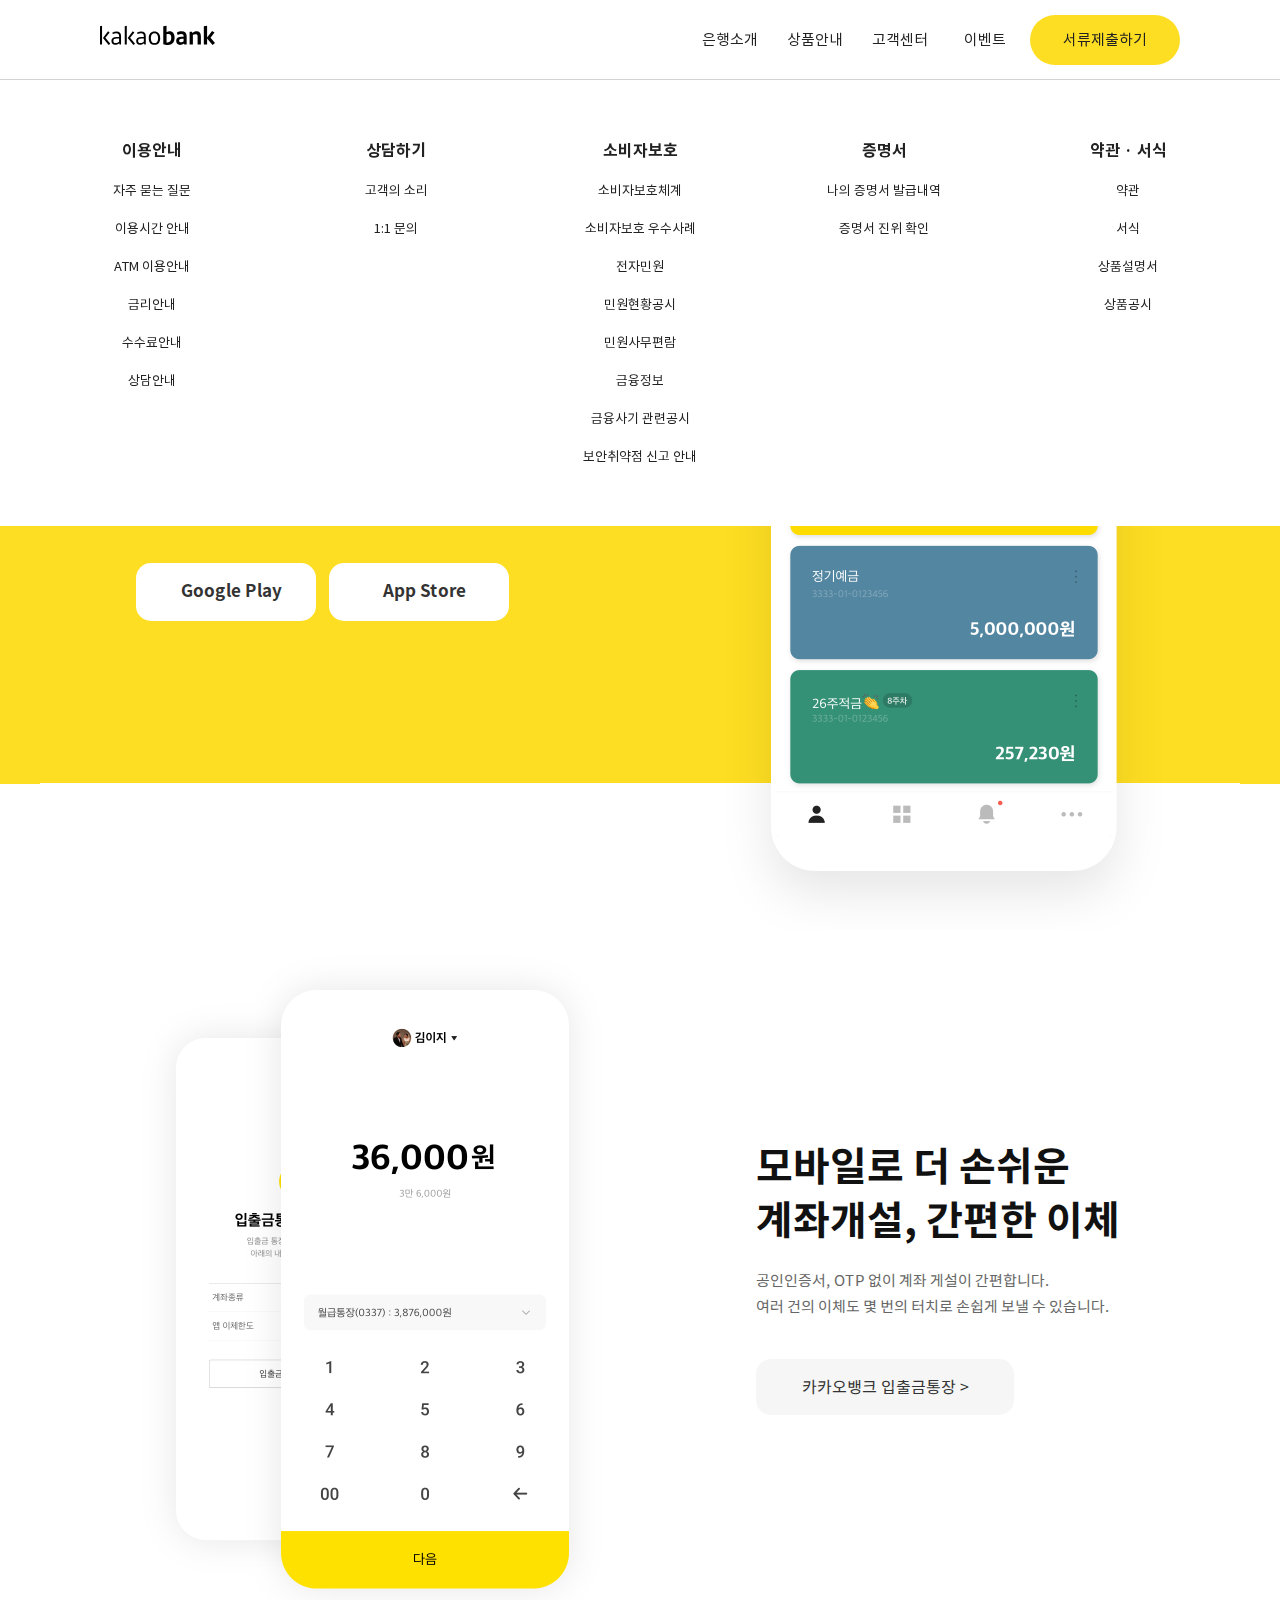
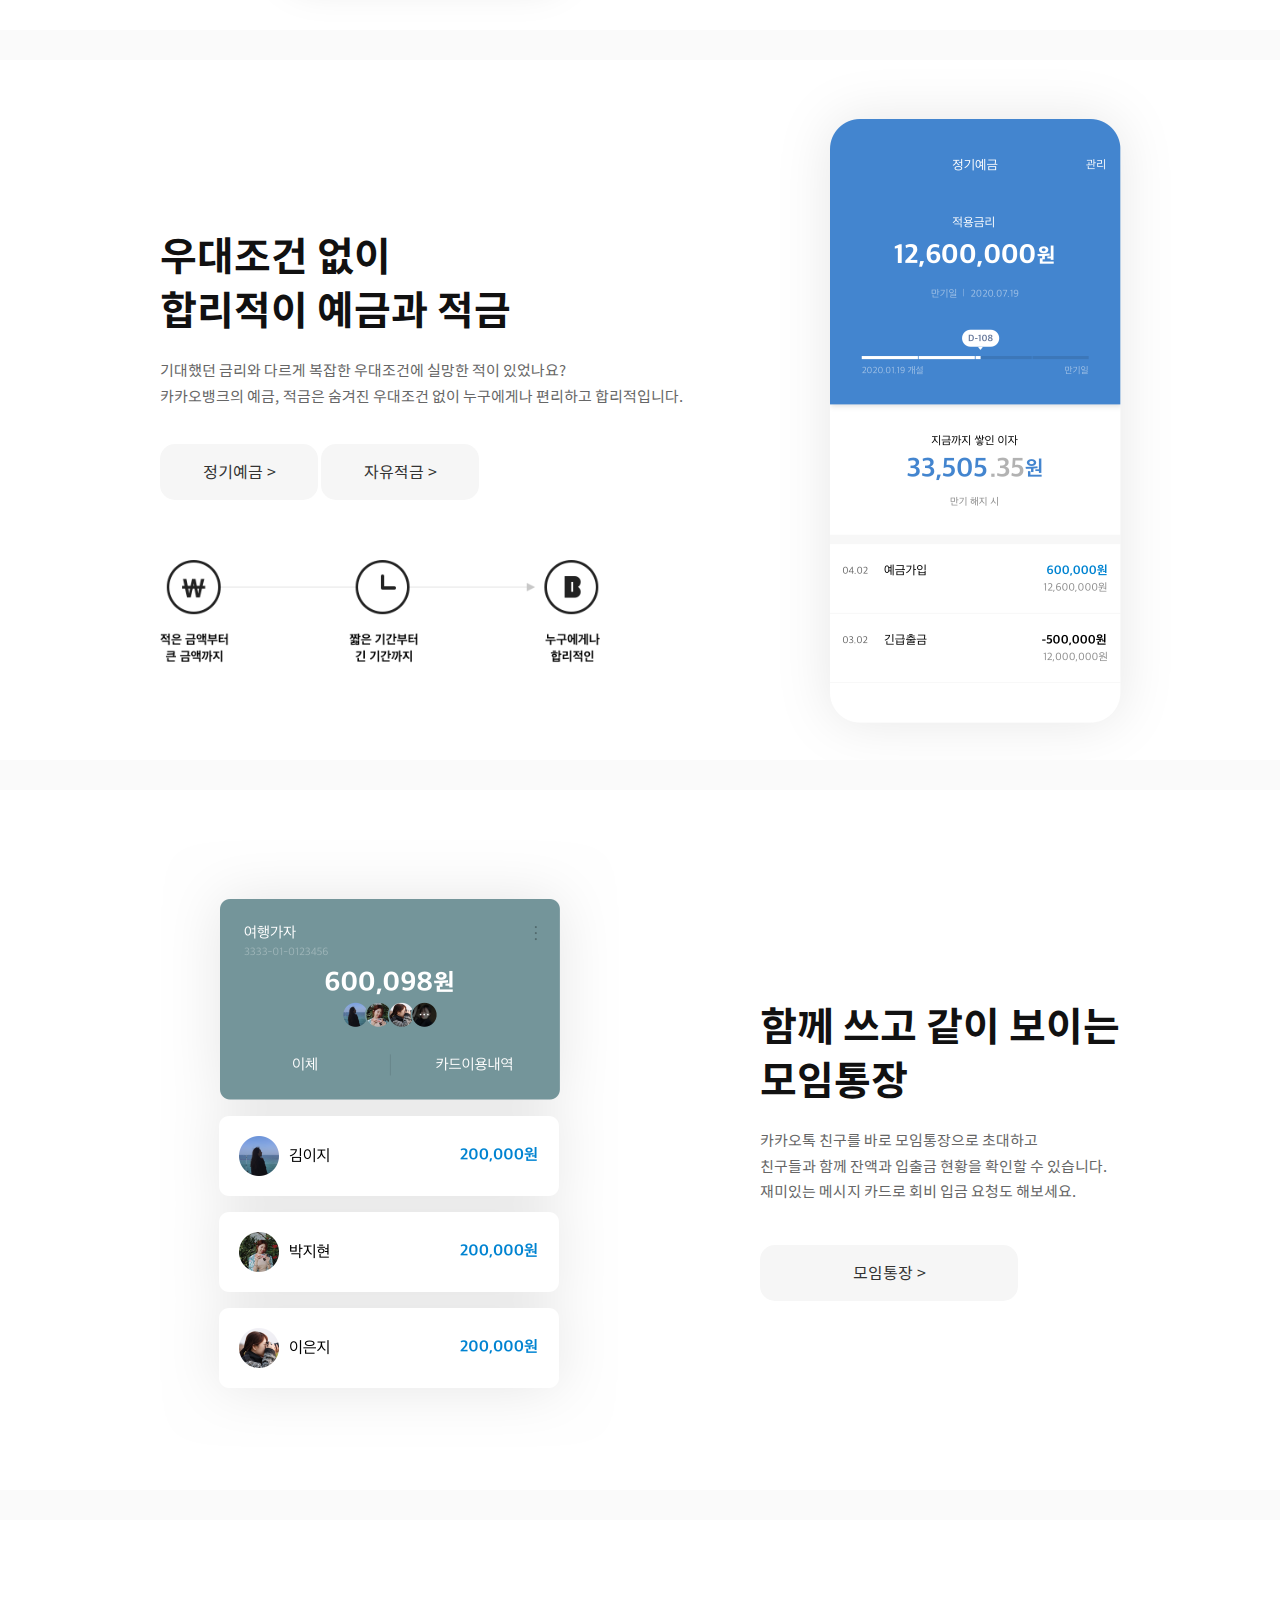
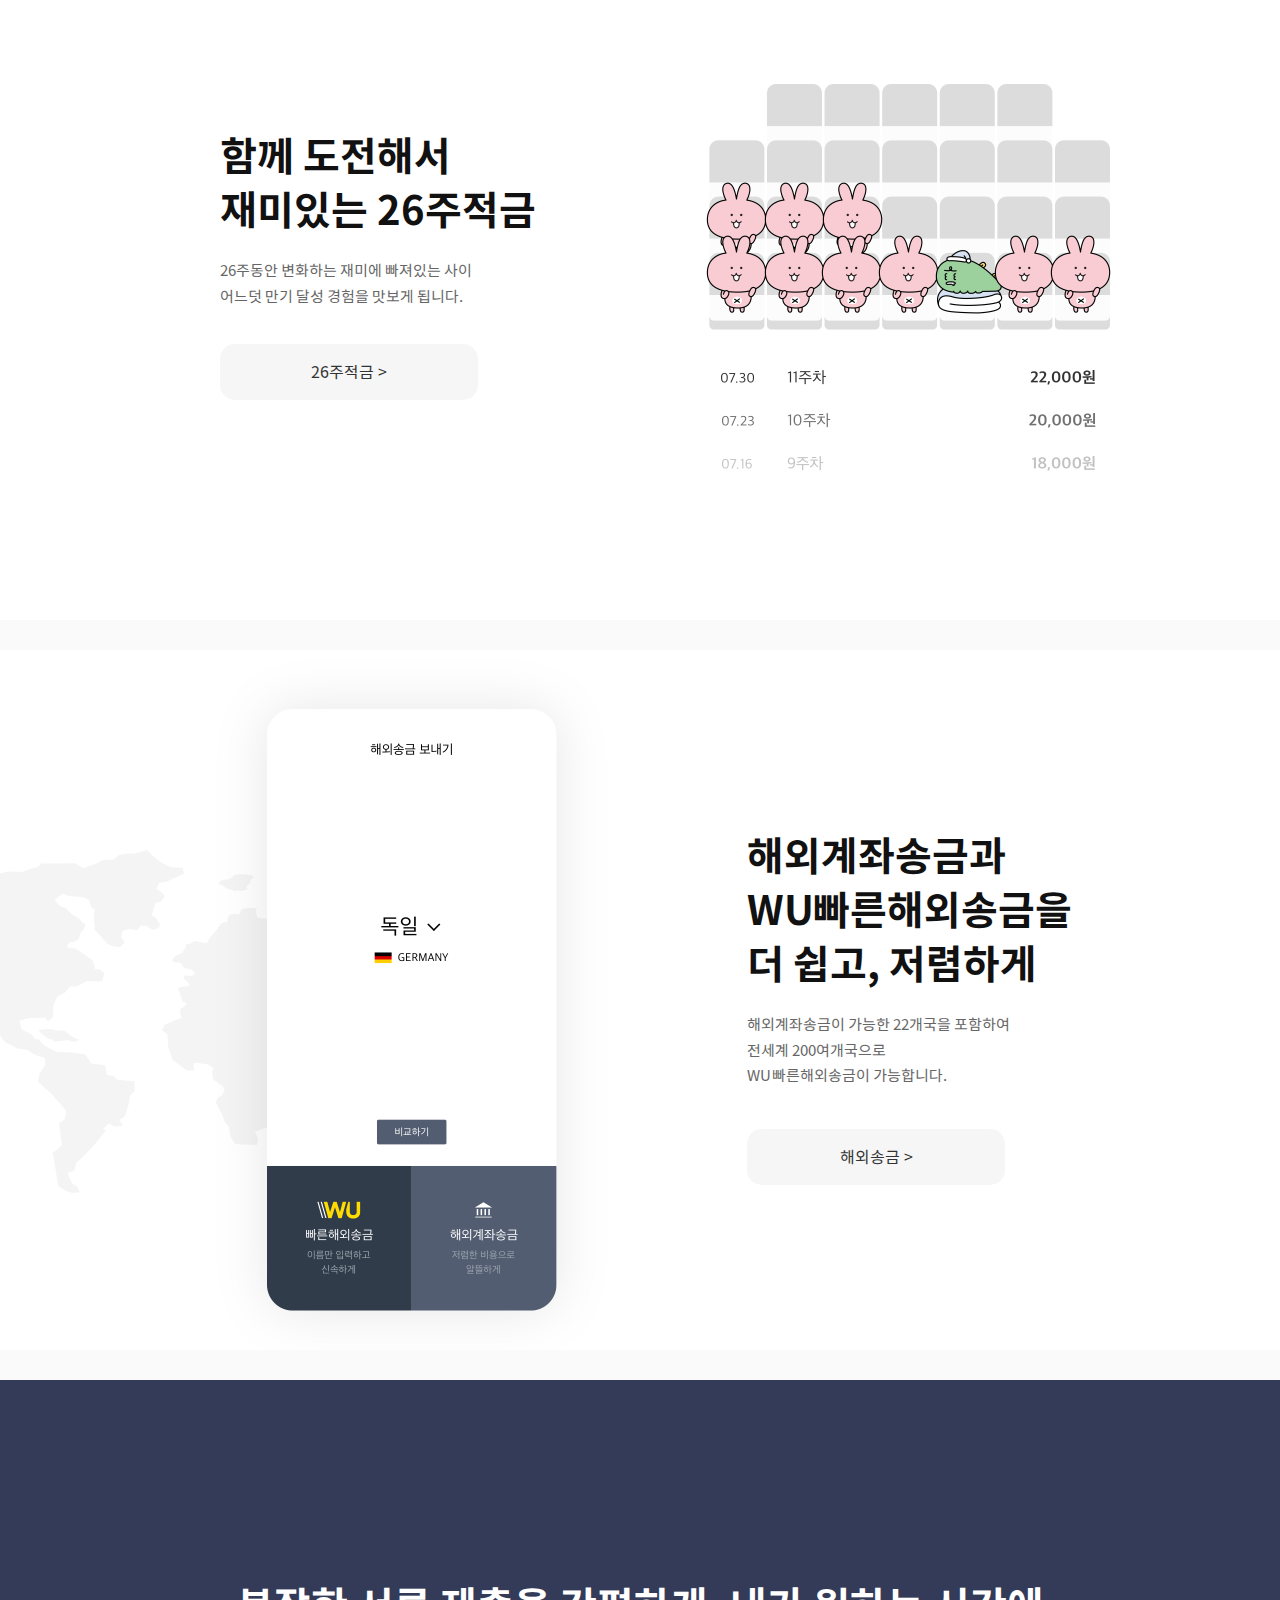
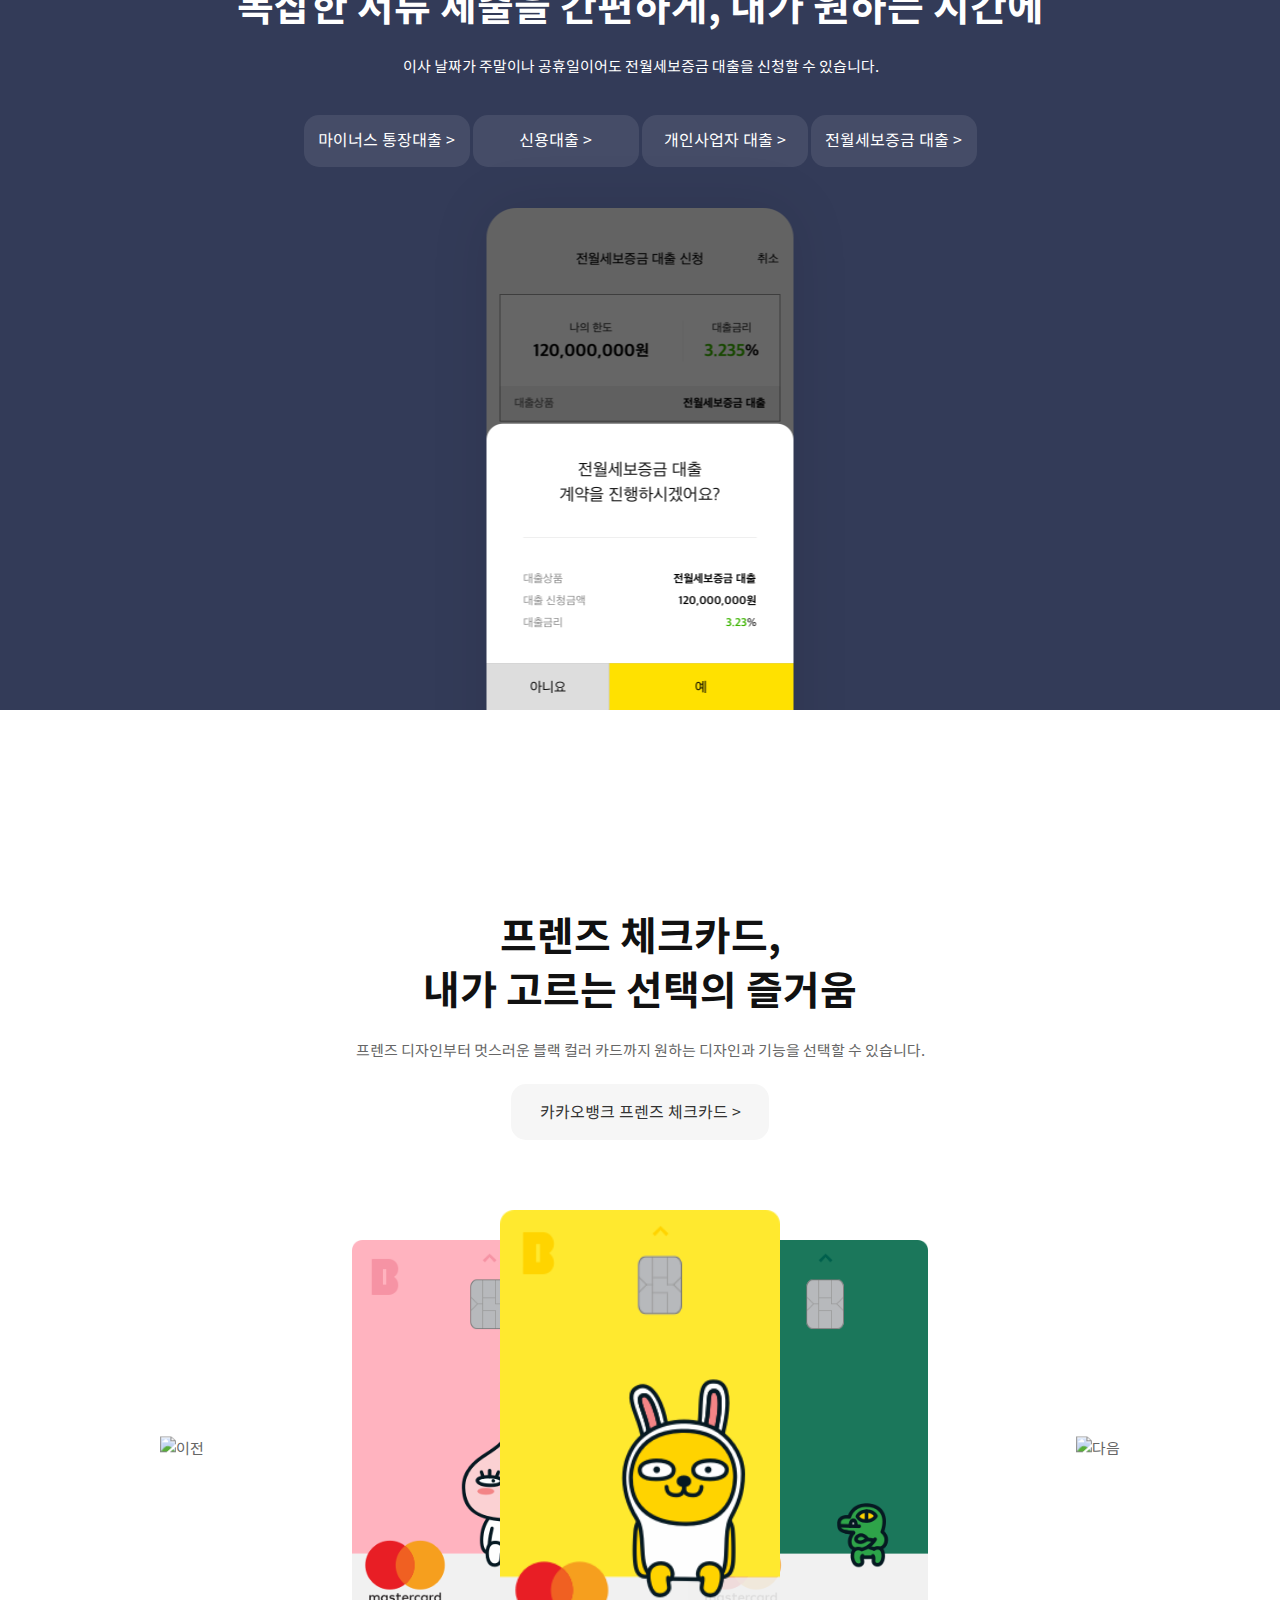
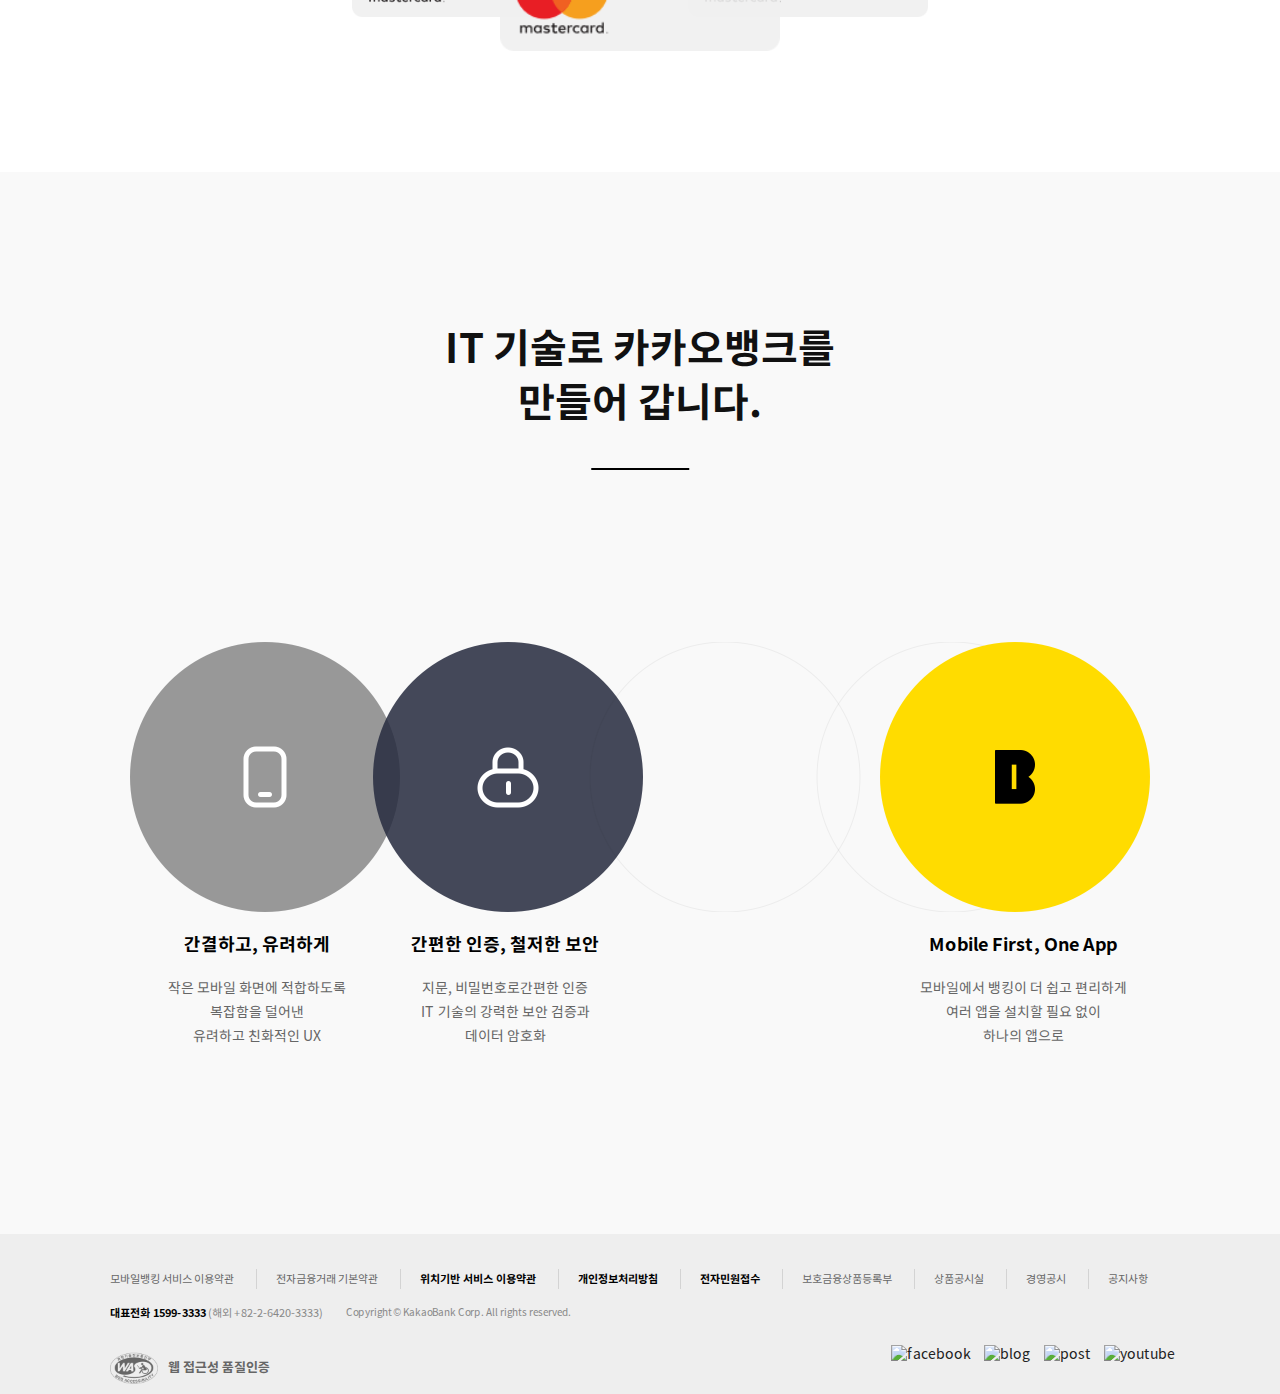
==== commit ee7c4917: "[Update] index.html" ====
--- a/index.html
+++ b/index.html
@@ -30,9 +30,9 @@
                     <h1><a href="#" class="mobile"><img alt="카카오뱅크" src="img/logo_black.svg" /></a></h1>
                     <a href="#" class="close mobile"><img alt="메뉴닫기" src="img/ico-close.svg"" /></a>
                     <ul>
-                        <li class="table1">
+                        <li>
                             <a href="#" class="gnb_title">은행소개</a>
-                            <ul class="nav-sub sub1" >
+                            <ul class="nav-sub" >
                                 <li class="nav-sub-item">
                                     <a href="#">카카오뱅크</a>
                                     <ul>
@@ -68,9 +68,9 @@
                                 </li>
                             </ul>
                         </li>
-                        <li class="table2">
+                        <li>
                             <a href="#" class="gnb_title">상품안내</a>
-                            <ul class="nav-sub sub2">
+                            <ul class="nav-sub">
                                 <li class="nav-sub-item">
                                     <a href="#">예적금</a>
                                     <ul>
@@ -110,9 +110,9 @@
                                 </li>
                             </ul>
                         </li>
-                        <li class="table3">
+                        <li>
                             <a href="#" class="gnb_title">고객센터</a>
-                            <ul class="nav-sub sub2">
+                            <ul class="nav-sub">
                                 <li class="nav-sub-item">
                                     <a href="#">이용안내</a>
                                     <ul>
@@ -360,6 +360,20 @@
 <script>
 'use strict';
 
+$('.gnb_title').on('mouseenter focus', function(){
+    // 기존의 서브 gnb는 보여주지 않음
+    $('.nav-sub').css({'display' : 'none'});
+    $(this).next().css({'display': 'table'});
+    $('#header').addClass('open');
+});
+
+// 보이던 gnb가 안보이도록 설정
+$('#header').on('mouseleave', function(){
+	$('#gnb > ul > li > ul').css({'display' : 'none'});
+$('#header').removeClass('open');
+});
+
+//  카드 이미지 변경
 var numSlide = $('#main-card div.content_box ul.slide li').length;
 var slideNow = 0;
 var slidePrev = 0;
--- a/css/style_mobile.css
+++ b/css/style_mobile.css
@@ -42,9 +42,11 @@
 #gnb > ul > li > a {position: relative; display: block; box-sizing: border-box; margin: 0 20px; padding: 20px 0; font-size: 17px;}
 #gnb > ul > li > a::before {content: ''; position: absolute; left: 50%; transform: translate(-50%, 0); bottom: 0; width: 100%; height: 1px; background: lightgray;}
 
-.nav-sub-item > a {background: pink; margin : 0 20px; display: block; box-sizing: border-box; margin: 0 20px; padding: 10px 0; font-size: 15px; margin-top: 5px;}
+.nav-sub-item > a {margin : 0 20px; display: block; box-sizing: border-box; margin: 0 20px; padding: 10px 0; font-size: 15px; margin-top: 5px;}
 .nav-sub-item > ul {margin: 0 20px; background: #F7F7F7;}
-.nav-sub-item > ul > li {background: yellow; display: block; box-sizing: border-box;  padding: 5px 0; font-size: 12px; margin-left: 10px; margin-top: 5px;}
+.nav-sub-item > ul > li {position: relative; display: block; box-sizing: border-box; padding: 5px 0; font-size: 12px; margin-left: 10px; margin-top: 5px;}
+.nav-sub-item > ul > li::before {content: ''; position: absolute; left: 50%; transform: translate(-50%, 0); bottom: 0; width: 100%; height: 1px; background: white;}
+#gnb a:hover {text-decoration: underline;}
 
 /* 네비게이션바는 어떻게 구현할지에 대해 조금 더 생각해보기!!!!!!! */
 
@@ -123,4 +125,21 @@
 #main-it ul li p {font-size: 14px;}
 
 
-#footer {display: none;}+/* footer */
+#footer {position: relative; background: #eeeeee; height: 180px;}
+#footer ul.content {position: absolute; width: 100%; top: 35px; font-size: 10px; color: #666666;}
+#footer ul.content li {position: relative; display: inline-block; padding: 0 10px; height: 20px; line-height: 20px;}
+#footer ul.content li a.bold {font-weight: 700; color: #000000;}
+#footer ul.content li > a:hover {text-decoration: underline;}
+#footer ul.content li + li > a::before {content: ''; position: absolute; left: 0; width: 1px; height: 100%; background: lightgray;}
+
+#footer p {position: absolute; display: inline-block; top: 72px; font-size: 10px; color: #888888; margin-top: 30px;}
+#footer p.contact {left: 10px;}
+#footer p.contact em {font-weight: 700; color: #000000;}
+#footer p.copyright {font-size: 8px; left: 214px;}
+
+#footer ul.site {position: absolute; bottom: 30px; right: 10px;}
+#footer ul.site li {display: inline-block; padding: 0 5px; width: 15px;}
+
+#footer > a {position: absolute; bottom: 10px; left: 10px; font-size: 9px; color: #666666; font-weight: 700; display: block; line-height: 32px; height: 32px; }
+#footer > a img {width: 38px; padding-right: 5px;}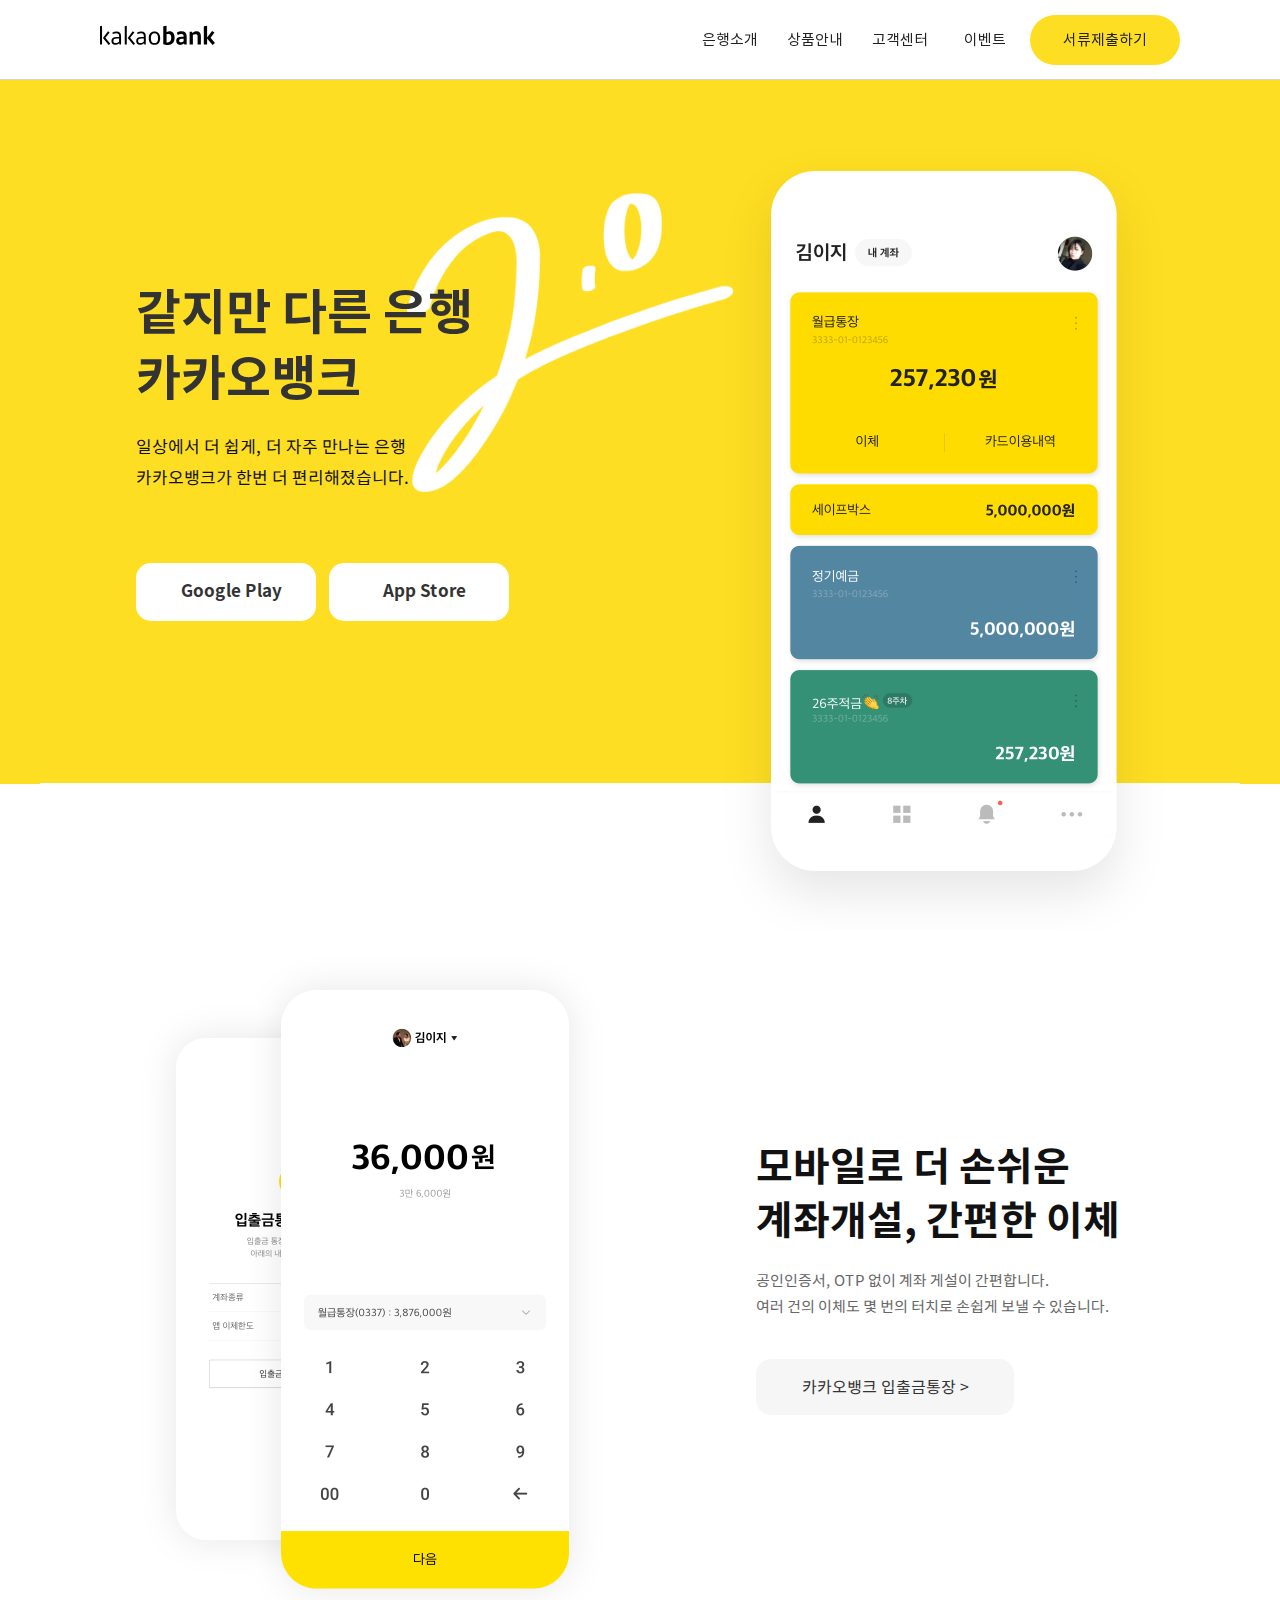
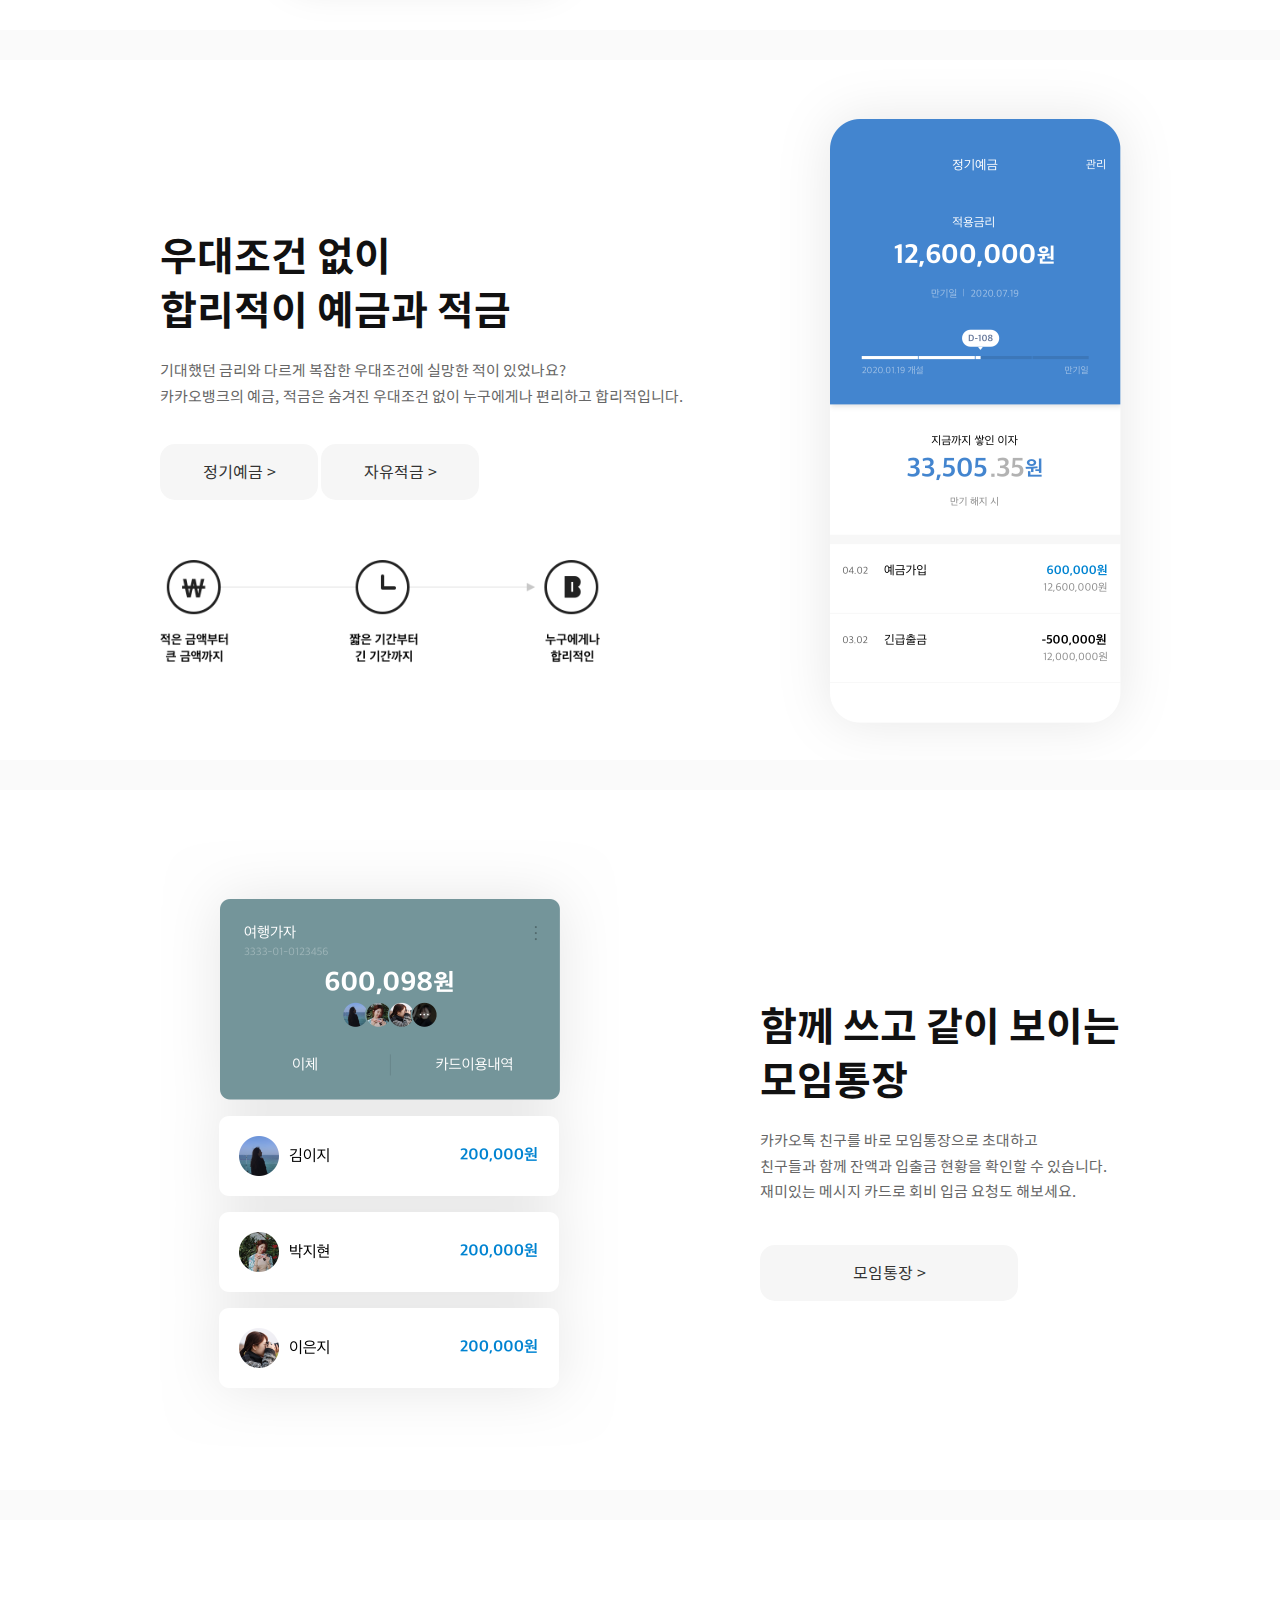
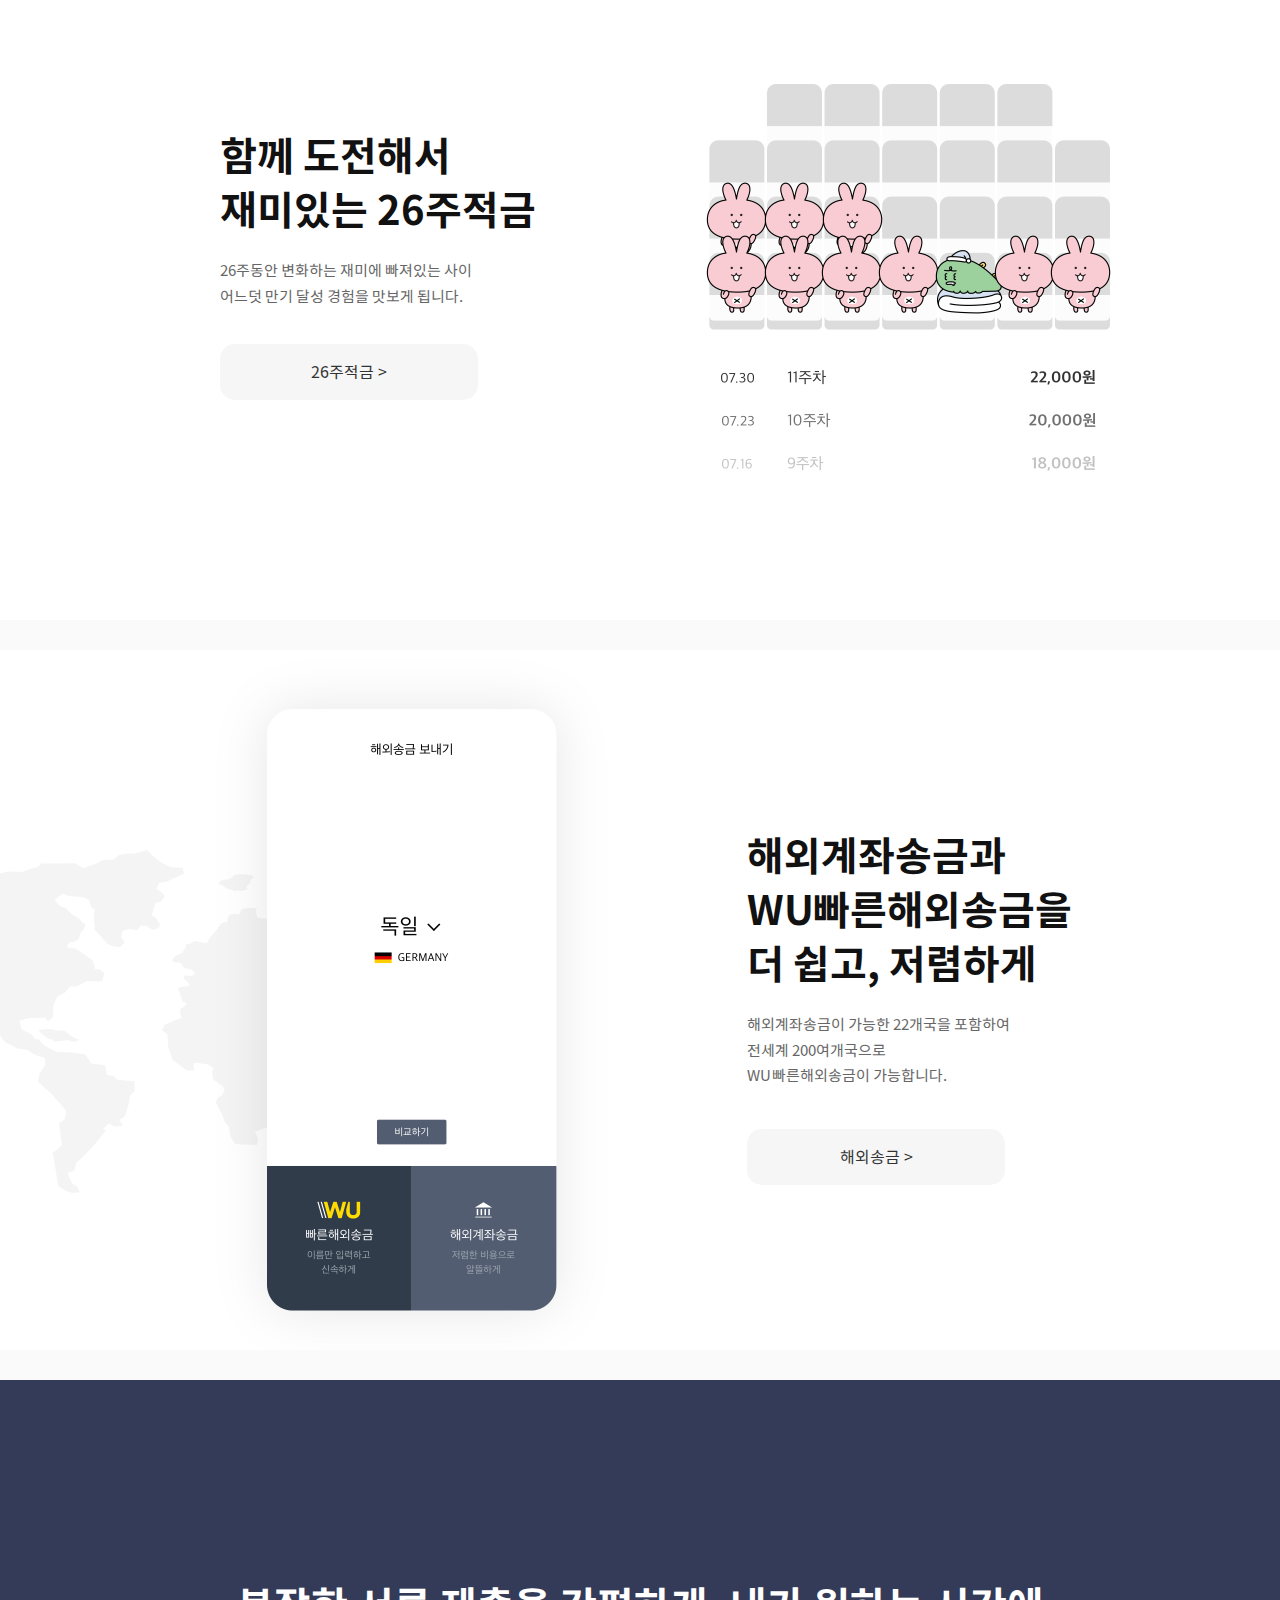
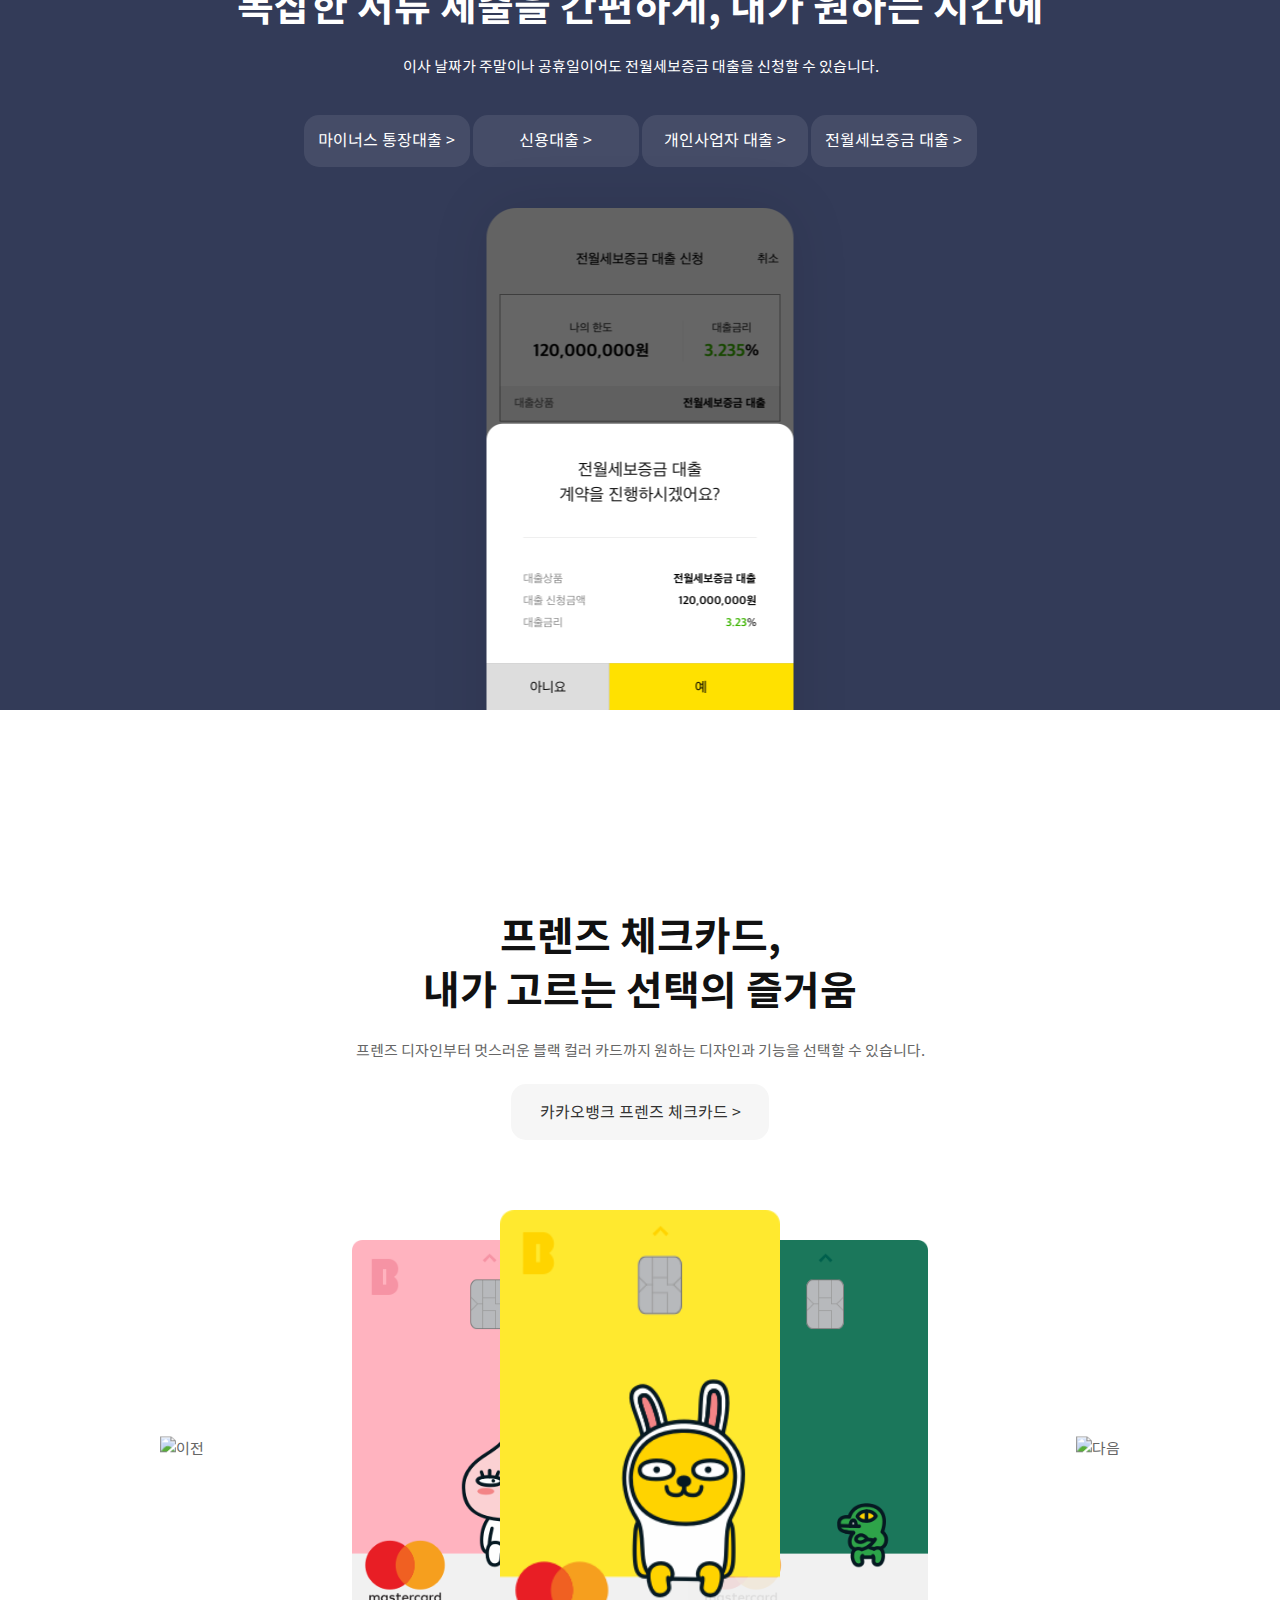
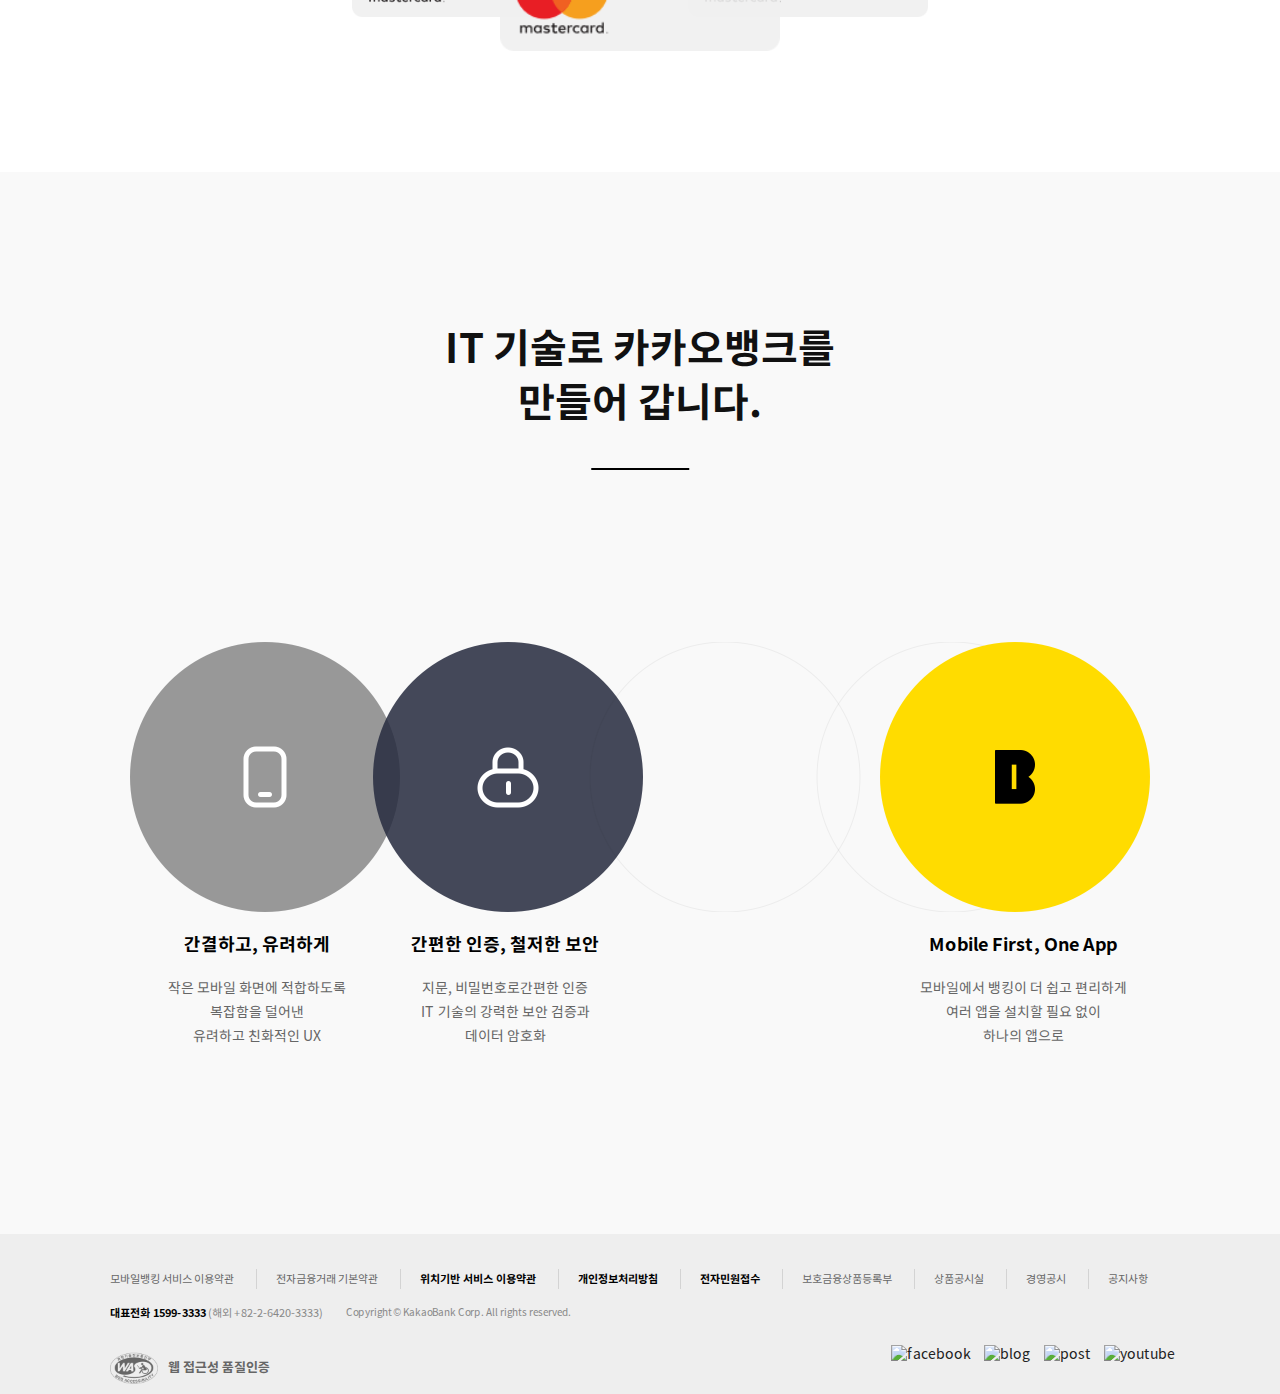
==== commit 37ca4677: "[Update] index.html" ====
--- a/index.html
+++ b/index.html
@@ -16,6 +16,7 @@
     <link href="css/style_mobile.css" rel="stylesheet" media="screen and (max-width : 850px)" />
     <link href="css/web_font.css" rel="stylesheet" />
     <script src="js/jquery-3.5.1.min.js"></script>
+    <script src="js/common.js"></script>
 </head>
 
 <body>
@@ -360,18 +361,8 @@
 <script>
 'use strict';
 
-$('.gnb_title').on('mouseenter focus', function(){
-    // 기존의 서브 gnb는 보여주지 않음
-    $('.nav-sub').css({'display' : 'none'});
-    $(this).next().css({'display': 'table'});
-    $('#header').addClass('open');
-});
-
-// 보이던 gnb가 안보이도록 설정
-$('#header').on('mouseleave', function(){
-	$('#gnb > ul > li > ul').css({'display' : 'none'});
-$('#header').removeClass('open');
-});
+$('.nav-sub').css({'display' : 'none'});
+setGNB();
 
 //  카드 이미지 변경
 var numSlide = $('#main-card div.content_box ul.slide li').length;
